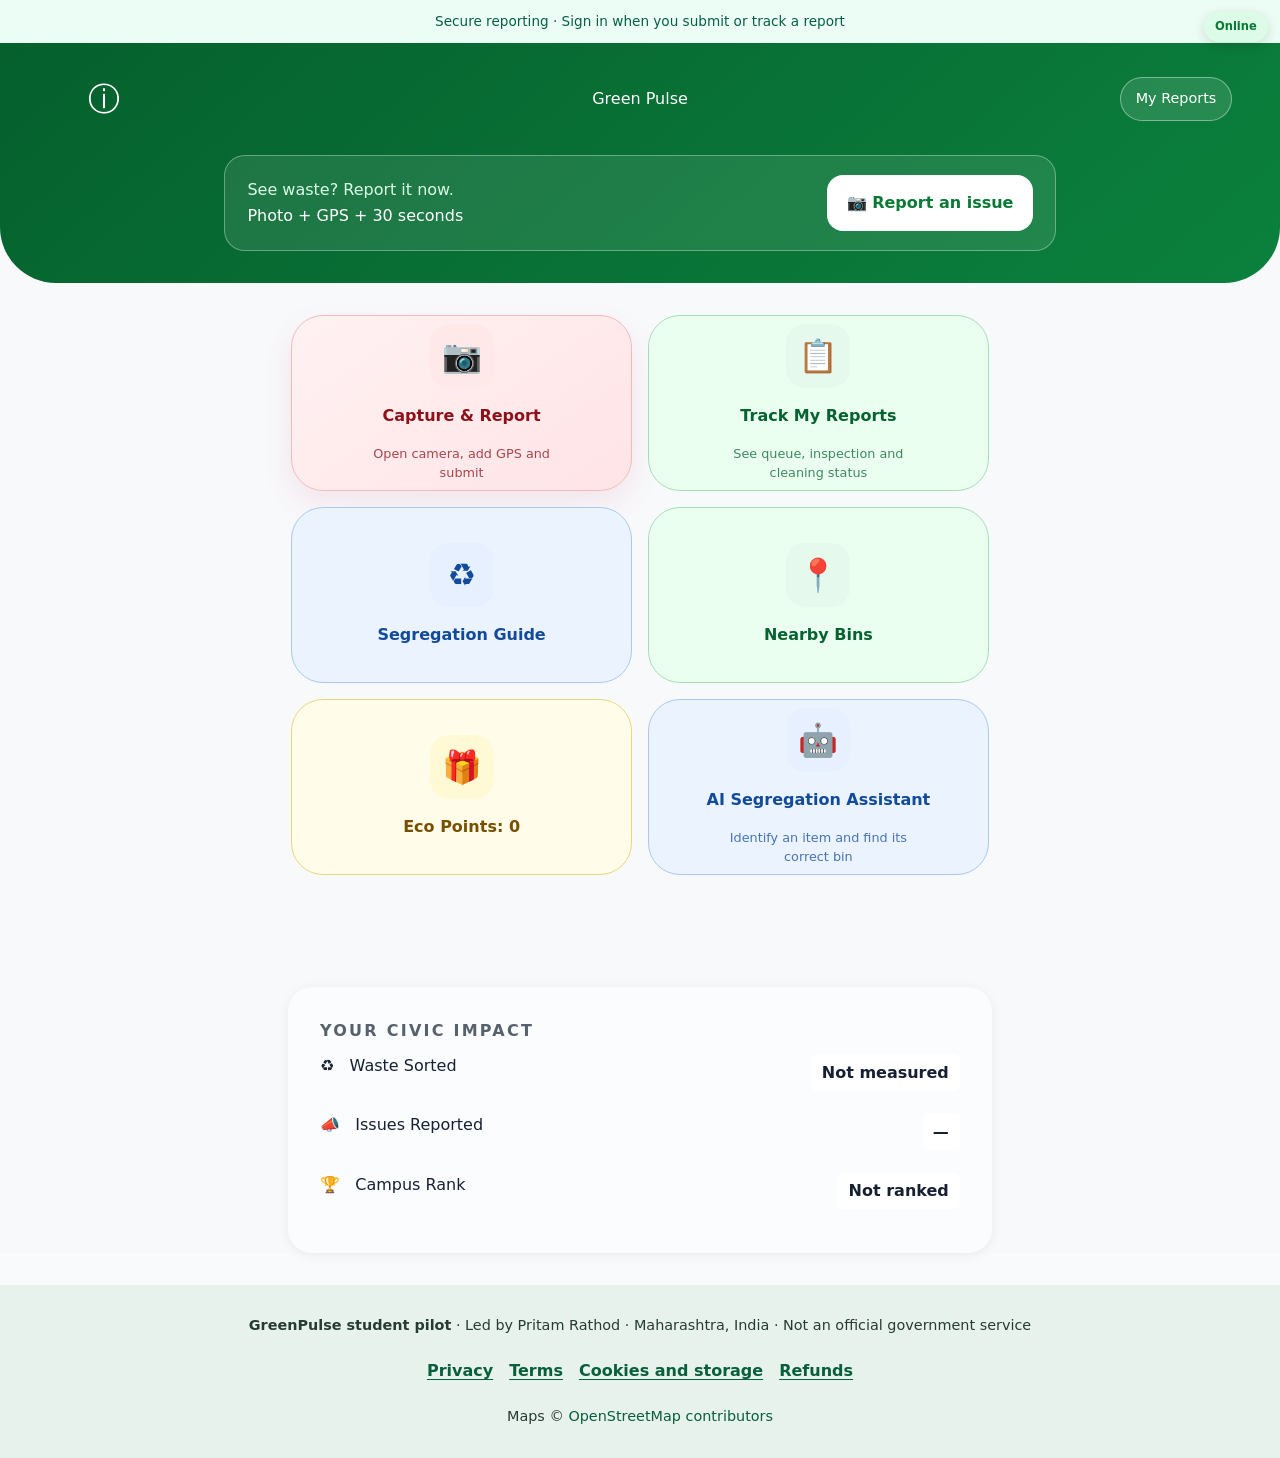
==== index.html @ ffb5e380 "Retire cached demo classifier" ====
<!doctype html>
<html lang="en">
  <head>
    <meta http-equiv="Content-Security-Policy" content="default-src &#39;self&#39;; script-src &#39;self&#39;; style-src &#39;self&#39; &#39;unsafe-inline&#39;; img-src &#39;self&#39; data: blob: https://*.tile.openstreetmap.org; connect-src &#39;self&#39; https://greenpulse-api-o5a2.onrender.com; object-src &#39;none&#39;; base-uri &#39;self&#39;; form-action &#39;self&#39;; worker-src &#39;self&#39;">

    <meta charset="UTF-8" />
    <meta name="referrer" content="no-referrer" />
    <link rel="icon" type="image/svg+xml" href="./favicon.svg" />
    <link rel="manifest" href="./manifest.webmanifest" />
    <meta name="theme-color" content="#16a34a" />
    <meta name="description" content="GreenPulse by Pritam Rathod is a student pilot for reporting and tracking waste and sanitation issues." />
    <meta name="author" content="Pritam Rathod" />
    <meta name="apple-mobile-web-app-capable" content="yes" />
    <meta name="viewport" content="width=device-width, initial-scale=1.0" />
    <title>GreenPulse by Pritam Rathod · Student Waste Reporting Pilot</title>
    <script type="module" crossorigin src="./assets/index-DRTYISuf.js"></script>
    <link rel="stylesheet" crossorigin href="./assets/index-DKic5pKd.css">
  </head>
  <body>
    <div id="root"></div>
  </body>
</html>
---- assets/index-DKic5pKd.css ----
*,:before,:after,::backdrop{--tw-border-spacing-x:0;--tw-border-spacing-y:0;--tw-translate-x:0;--tw-translate-y:0;--tw-rotate:0;--tw-skew-x:0;--tw-skew-y:0;--tw-scale-x:1;--tw-scale-y:1;--tw-pan-x: ;--tw-pan-y: ;--tw-pinch-zoom: ;--tw-scroll-snap-strictness:proximity;--tw-gradient-from-position: ;--tw-gradient-via-position: ;--tw-gradient-to-position: ;--tw-ordinal: ;--tw-slashed-zero: ;--tw-numeric-figure: ;--tw-numeric-spacing: ;--tw-numeric-fraction: ;--tw-ring-inset: ;--tw-ring-offset-width:0px;--tw-ring-offset-color:#fff;--tw-ring-color:#3b82f680;--tw-ring-offset-shadow:0 0 #0000;--tw-ring-shadow:0 0 #0000;--tw-shadow:0 0 #0000;--tw-shadow-colored:0 0 #0000;--tw-blur: ;--tw-brightness: ;--tw-contrast: ;--tw-grayscale: ;--tw-hue-rotate: ;--tw-invert: ;--tw-saturate: ;--tw-sepia: ;--tw-drop-shadow: ;--tw-backdrop-blur: ;--tw-backdrop-brightness: ;--tw-backdrop-contrast: ;--tw-backdrop-grayscale: ;--tw-backdrop-hue-rotate: ;--tw-backdrop-invert: ;--tw-backdrop-opacity: ;--tw-backdrop-saturate: ;--tw-backdrop-sepia: ;--tw-contain-size: ;--tw-contain-layout: ;--tw-contain-paint: ;--tw-contain-style: }*,:before,:after{box-sizing:border-box;border:0 solid #e5e7eb}:before,:after{--tw-content:""}html,:host{-webkit-text-size-adjust:100%;tab-size:4;font-feature-settings:normal;font-variation-settings:normal;-webkit-tap-highlight-color:transparent;font-family:ui-sans-serif,system-ui,sans-serif,Apple Color Emoji,Segoe UI Emoji,Segoe UI Symbol,Noto Color Emoji;line-height:1.5}body{line-height:inherit;margin:0}hr{height:0;color:inherit;border-top-width:1px}abbr:where([title]){-webkit-text-decoration:underline dotted;text-decoration:underline dotted}h1,h2,h3,h4,h5,h6{font-size:inherit;font-weight:inherit}a{color:inherit;-webkit-text-decoration:inherit;text-decoration:inherit}b,strong{font-weight:bolder}code,kbd,samp,pre{font-feature-settings:normal;font-variation-settings:normal;font-family:ui-monospace,SFMono-Regular,Menlo,Monaco,Consolas,Liberation Mono,Courier New,monospace;font-size:1em}small{font-size:80%}sub,sup{vertical-align:baseline;font-size:75%;line-height:0;position:relative}sub{bottom:-.25em}sup{top:-.5em}table{text-indent:0;border-color:inherit;border-collapse:collapse}button,input,optgroup,select,textarea{font-feature-settings:inherit;font-variation-settings:inherit;font-family:inherit;font-size:100%;font-weight:inherit;line-height:inherit;letter-spacing:inherit;color:inherit;margin:0;padding:0}button,select{text-transform:none}button,input:where([type=button]),input:where([type=reset]),input:where([type=submit]){-webkit-appearance:button;background-color:#0000;background-image:none}:-moz-focusring{outline:auto}:-moz-ui-invalid{box-shadow:none}progress{vertical-align:baseline}::-webkit-inner-spin-button{height:auto}::-webkit-outer-spin-button{height:auto}[type=search]{-webkit-appearance:textfield;outline-offset:-2px}::-webkit-search-decoration{-webkit-appearance:none}::-webkit-file-upload-button{-webkit-appearance:button;font:inherit}summary{display:list-item}blockquote,dl,dd,h1,h2,h3,h4,h5,h6,hr,figure,p,pre{margin:0}fieldset{margin:0;padding:0}legend{padding:0}ol,ul,menu{margin:0;padding:0;list-style:none}dialog{padding:0}textarea{resize:vertical}input::-moz-placeholder{opacity:1;color:#9ca3af}textarea::-moz-placeholder{opacity:1;color:#9ca3af}input::placeholder,textarea::placeholder{opacity:1;color:#9ca3af}button,[role=button]{cursor:pointer}:disabled{cursor:default}img,svg,video,canvas,audio,iframe,embed,object{vertical-align:middle;display:block}img,video{max-width:100%;height:auto}[hidden]:where(:not([hidden=until-found])){display:none}body{--tw-bg-opacity:1;background-color:rgb(249 250 251/var(--tw-bg-opacity,1));--tw-text-opacity:1;color:rgb(17 24 39/var(--tw-text-opacity,1));-webkit-font-smoothing:antialiased;-moz-osx-font-smoothing:grayscale}.visible{visibility:visible}.block{display:block}.hidden{display:none}.resize{resize:both}.filter{filter:var(--tw-blur) var(--tw-brightness) var(--tw-contrast) var(--tw-grayscale) var(--tw-hue-rotate) var(--tw-invert) var(--tw-saturate) var(--tw-sepia) var(--tw-drop-shadow)}.leaflet-pane,.leaflet-tile,.leaflet-marker-icon,.leaflet-marker-shadow,.leaflet-tile-container,.leaflet-pane>svg,.leaflet-pane>canvas,.leaflet-zoom-box,.leaflet-image-layer,.leaflet-layer{position:absolute;top:0;left:0}.leaflet-container{overflow:hidden}.leaflet-tile,.leaflet-marker-icon,.leaflet-marker-shadow{-webkit-user-select:none;user-select:none;-webkit-user-drag:none}.leaflet-tile::selection{background:0 0}.leaflet-safari .leaflet-tile{image-rendering:-webkit-optimize-contrast}.leaflet-safari .leaflet-tile-container{-webkit-transform-origin:0 0;width:1600px;height:1600px}.leaflet-marker-icon,.leaflet-marker-shadow{display:block}.leaflet-container .leaflet-overlay-pane svg{max-width:none!important;max-height:none!important}.leaflet-container .leaflet-marker-pane img,.leaflet-container .leaflet-shadow-pane img,.leaflet-container .leaflet-tile-pane img,.leaflet-container img.leaflet-image-layer,.leaflet-container .leaflet-tile{width:auto;padding:0;max-width:none!important;max-height:none!important}.leaflet-container img.leaflet-tile{mix-blend-mode:plus-lighter}.leaflet-container.leaflet-touch-zoom{touch-action:pan-x pan-y}.leaflet-container.leaflet-touch-drag{touch-action:none;touch-action:pinch-zoom}.leaflet-container.leaflet-touch-drag.leaflet-touch-zoom{touch-action:none}.leaflet-container{-webkit-tap-highlight-color:transparent}.leaflet-container a{-webkit-tap-highlight-color:#33b5e566}.leaflet-tile{filter:inherit;visibility:hidden}.leaflet-tile-loaded{visibility:inherit}.leaflet-zoom-box{box-sizing:border-box;z-index:800;width:0;height:0}.leaflet-overlay-pane svg{-moz-user-select:none}.leaflet-pane{z-index:400}.leaflet-tile-pane{z-index:200}.leaflet-overlay-pane{z-index:400}.leaflet-shadow-pane{z-index:500}.leaflet-marker-pane{z-index:600}.leaflet-tooltip-pane{z-index:650}.leaflet-popup-pane{z-index:700}.leaflet-map-pane canvas{z-index:100}.leaflet-map-pane svg{z-index:200}.leaflet-vml-shape{width:1px;height:1px}.lvml{behavior:url(#default#VML);display:inline-block;position:absolute}.leaflet-control{z-index:800;pointer-events:visiblePainted;pointer-events:auto;position:relative}.leaflet-top,.leaflet-bottom{z-index:1000;pointer-events:none;position:absolute}.leaflet-top{top:0}.leaflet-right{right:0}.leaflet-bottom{bottom:0}.leaflet-left{left:0}.leaflet-control{float:left;clear:both}.leaflet-right .leaflet-control{float:right}.leaflet-top .leaflet-control{margin-top:10px}.leaflet-bottom .leaflet-control{margin-bottom:10px}.leaflet-left .leaflet-control{margin-left:10px}.leaflet-right .leaflet-control{margin-right:10px}.leaflet-fade-anim .leaflet-popup{opacity:0;transition:opacity .2s linear}.leaflet-fade-anim .leaflet-map-pane .leaflet-popup{opacity:1}.leaflet-zoom-animated{transform-origin:0 0}svg.leaflet-zoom-animated{will-change:transform}.leaflet-zoom-anim .leaflet-zoom-animated{transition:transform .25s cubic-bezier(0,0,.25,1)}.leaflet-zoom-anim .leaflet-tile,.leaflet-pan-anim .leaflet-tile{transition:none}.leaflet-zoom-anim .leaflet-zoom-hide{visibility:hidden}.leaflet-interactive{cursor:pointer}.leaflet-grab{cursor:grab}.leaflet-crosshair,.leaflet-crosshair .leaflet-interactive{cursor:crosshair}.leaflet-popup-pane,.leaflet-control{cursor:auto}.leaflet-dragging .leaflet-grab,.leaflet-dragging .leaflet-grab .leaflet-interactive,.leaflet-dragging .leaflet-marker-draggable{cursor:move;cursor:grabbing}.leaflet-marker-icon,.leaflet-marker-shadow,.leaflet-image-layer,.leaflet-pane>svg path,.leaflet-tile-container{pointer-events:none}.leaflet-marker-icon.leaflet-interactive,.leaflet-image-layer.leaflet-interactive,.leaflet-pane>svg path.leaflet-interactive,svg.leaflet-image-layer.leaflet-interactive path{pointer-events:visiblePainted;pointer-events:auto}.leaflet-container{outline-offset:1px;background:#ddd}.leaflet-container a{color:#0078a8}.leaflet-zoom-box{background:#ffffff80;border:2px dotted #38f}.leaflet-container{font-family:Helvetica Neue,Arial,Helvetica,sans-serif;font-size:.75rem;line-height:1.5}.leaflet-bar{border-radius:4px;box-shadow:0 1px 5px #000000a6}.leaflet-bar a{text-align:center;color:#000;background-color:#fff;border-bottom:1px solid #ccc;width:26px;height:26px;line-height:26px;text-decoration:none;display:block}.leaflet-bar a,.leaflet-control-layers-toggle{background-position:50%;background-repeat:no-repeat;display:block}.leaflet-bar a:hover,.leaflet-bar a:focus{background-color:#f4f4f4}.leaflet-bar a:first-child{border-top-left-radius:4px;border-top-right-radius:4px}.leaflet-bar a:last-child{border-bottom:none;border-bottom-right-radius:4px;border-bottom-left-radius:4px}.leaflet-bar a.leaflet-disabled{cursor:default;color:#bbb;background-color:#f4f4f4}.leaflet-touch .leaflet-bar a{width:30px;height:30px;line-height:30px}.leaflet-touch .leaflet-bar a:first-child{border-top-left-radius:2px;border-top-right-radius:2px}.leaflet-touch .leaflet-bar a:last-child{border-bottom-right-radius:2px;border-bottom-left-radius:2px}.leaflet-control-zoom-in,.leaflet-control-zoom-out{text-indent:1px;font:700 18px Lucida Console,Monaco,monospace}.leaflet-touch .leaflet-control-zoom-in,.leaflet-touch .leaflet-control-zoom-out{font-size:22px}.leaflet-control-layers{background:#fff;border-radius:5px;box-shadow:0 1px 5px #0006}.leaflet-control-layers-toggle{background-image:url([data-uri]);width:36px;height:36px}.leaflet-retina .leaflet-control-layers-toggle{background-image:url([data-uri]);background-size:26px 26px}.leaflet-touch .leaflet-control-layers-toggle{width:44px;height:44px}.leaflet-control-layers .leaflet-control-layers-list,.leaflet-control-layers-expanded .leaflet-control-layers-toggle{display:none}.leaflet-control-layers-expanded .leaflet-control-layers-list{display:block;position:relative}.leaflet-control-layers-expanded{color:#333;background:#fff;padding:6px 10px 6px 6px}.leaflet-control-layers-scrollbar{padding-right:5px;overflow:hidden scroll}.leaflet-control-layers-selector{margin-top:2px;position:relative;top:1px}.leaflet-control-layers label{font-size:1.08333em;display:block}.leaflet-control-layers-separator{border-top:1px solid #ddd;height:0;margin:5px -10px 5px -6px}.leaflet-default-icon-path{background-image:url([data-uri])}.leaflet-container .leaflet-control-attribution{background:#fffc;margin:0}.leaflet-control-attribution,.leaflet-control-scale-line{color:#333;padding:0 5px;line-height:1.4}.leaflet-control-attribution a{text-decoration:none}.leaflet-control-attribution a:hover,.leaflet-control-attribution a:focus{text-decoration:underline}.leaflet-attribution-flag{width:1em;height:.6669em;vertical-align:baseline!important;display:inline!important}.leaflet-left .leaflet-control-scale{margin-left:5px}.leaflet-bottom .leaflet-control-scale{margin-bottom:5px}.leaflet-control-scale-line{white-space:nowrap;box-sizing:border-box;text-shadow:1px 1px #fff;background:#fffc;border:2px solid #777;border-top:none;padding:2px 5px 1px;line-height:1.1}.leaflet-control-scale-line:not(:first-child){border-top:2px solid #777;border-bottom:none;margin-top:-2px}.leaflet-control-scale-line:not(:first-child):not(:last-child){border-bottom:2px solid #777}.leaflet-touch .leaflet-control-attribution,.leaflet-touch .leaflet-control-layers,.leaflet-touch .leaflet-bar{box-shadow:none}.leaflet-touch .leaflet-control-layers,.leaflet-touch .leaflet-bar{background-clip:padding-box;border:2px solid #0003}.leaflet-popup{text-align:center;margin-bottom:20px;position:absolute}.leaflet-popup-content-wrapper{text-align:left;border-radius:12px;padding:1px}.leaflet-popup-content{min-height:1px;margin:13px 24px 13px 20px;font-size:1.08333em;line-height:1.3}.leaflet-popup-content p{margin:1.3em 0}.leaflet-popup-tip-container{pointer-events:none;width:40px;height:20px;margin-top:-1px;margin-left:-20px;position:absolute;left:50%;overflow:hidden}.leaflet-popup-tip{pointer-events:auto;width:17px;height:17px;margin:-10px auto 0;padding:1px;transform:rotate(45deg)}.leaflet-popup-content-wrapper,.leaflet-popup-tip{color:#333;background:#fff;box-shadow:0 3px 14px #0006}.leaflet-container a.leaflet-popup-close-button{text-align:center;color:#757575;background:0 0;border:none;width:24px;height:24px;font:16px/24px Tahoma,Verdana,sans-serif;text-decoration:none;position:absolute;top:0;right:0}.leaflet-container a.leaflet-popup-close-button:hover,.leaflet-container a.leaflet-popup-close-button:focus{color:#585858}.leaflet-popup-scrolled{overflow:auto}.leaflet-oldie .leaflet-popup-content-wrapper{-ms-zoom:1}.leaflet-oldie .leaflet-popup-tip{-ms-filter:"progid:DXImageTransform.Microsoft.Matrix(M11=0.70710678, M12=0.70710678, M21=-0.70710678, M22=0.70710678)";width:24px;filter:progid:DXImageTransform.Microsoft.Matrix(M11=.707107, M12=.707107, M21=-.707107, M22=.707107);margin:0 auto}.leaflet-oldie .leaflet-control-zoom,.leaflet-oldie .leaflet-control-layers,.leaflet-oldie .leaflet-popup-content-wrapper,.leaflet-oldie .leaflet-popup-tip{border:1px solid #999}.leaflet-div-icon{background:#fff;border:1px solid #666}.leaflet-tooltip{color:#222;white-space:nowrap;-webkit-user-select:none;user-select:none;pointer-events:none;background-color:#fff;border:1px solid #fff;border-radius:3px;padding:6px;position:absolute;box-shadow:0 1px 3px #0006}.leaflet-tooltip.leaflet-interactive{cursor:pointer;pointer-events:auto}.leaflet-tooltip-top:before,.leaflet-tooltip-bottom:before,.leaflet-tooltip-left:before,.leaflet-tooltip-right:before{pointer-events:none;content:"";background:0 0;border:6px solid #0000;position:absolute}.leaflet-tooltip-bottom{margin-top:6px}.leaflet-tooltip-top{margin-top:-6px}.leaflet-tooltip-bottom:before,.leaflet-tooltip-top:before{margin-left:-6px;left:50%}.leaflet-tooltip-top:before{border-top-color:#fff;margin-bottom:-12px;bottom:0}.leaflet-tooltip-bottom:before{border-bottom-color:#fff;margin-top:-12px;margin-left:-6px;top:0}.leaflet-tooltip-left{margin-left:-6px}.leaflet-tooltip-right{margin-left:6px}.leaflet-tooltip-left:before,.leaflet-tooltip-right:before{margin-top:-6px;top:50%}.leaflet-tooltip-left:before{border-left-color:#fff;margin-right:-12px;right:0}.leaflet-tooltip-right:before{border-right-color:#fff;margin-left:-12px;left:0}@media print{.leaflet-control{-webkit-print-color-adjust:exact;print-color-adjust:exact}}*{box-sizing:border-box}html{scroll-behavior:smooth}button,input,textarea,select{font:inherit}button{cursor:pointer;min-height:44px}button:focus-visible,input:focus-visible,textarea:focus-visible,select:focus-visible,a:focus-visible{outline-offset:3px;outline:3px solid #fbbf24}.landing,.citizen,.admin{color:#172033;background:#f8f9fb;min-height:100vh}.skip{z-index:3000;color:#065f46;background:#fff;border-radius:.5rem;padding:.7rem 1rem;position:fixed;top:-4rem;left:1rem}.skip:focus{top:1rem}.hero{text-align:center;color:#fff;background:linear-gradient(140deg,#05602d,#0b813d);border-radius:0 0 4rem 4rem;padding:4.5rem 1.5rem 4rem;position:relative;overflow:hidden;box-shadow:0 18px 35px #0f51322c}.hero>*{z-index:1;position:relative}.hero-glow{z-index:0;background:radial-gradient(circle,#fff2,#0000 68%);border-radius:50%;width:38rem;height:38rem;animation:8s ease-in-out infinite alternate drift;position:absolute;inset:-40% -10% auto auto}.logo{background:#fff;border-radius:50%;place-items:center;width:6rem;height:6rem;margin:auto;font-size:3rem;display:grid;box-shadow:0 12px 30px #064e3b44}.hero-kicker{letter-spacing:.08em;text-transform:uppercase;background:#0002;border:1px solid #fff8;border-radius:999px;margin:1.4rem 0 0;padding:.35rem .8rem;font-size:.8rem;font-weight:800;display:inline-block}.hero h1{margin:.6rem 0 0;font-size:clamp(3rem,8vw,5rem)}.hero h2{margin:.2rem 0 .8rem;font-size:clamp(1.2rem,3vw,1.8rem)}.hero-copy{color:#fff;max-width:45rem;margin:0 auto 1.8rem;font-size:1.05rem;line-height:1.7}.hero button{color:#065f46;background:#fff;border:0;border-radius:99px;width:min(31rem,90%);padding:1.3rem;font-size:1.2rem;font-weight:800;transition:all .25s;box-shadow:0 10px 25px #064e3b44}.hero button:hover{transform:translateY(-3px);box-shadow:0 15px 35px #064e3b66}.trust-row{color:#fff;flex-wrap:wrap;justify-content:center;gap:.7rem 1.5rem;margin-top:1.4rem;font-size:.9rem;display:flex}.features{max-width:48rem;margin:auto;padding:4rem 1.5rem}.label{text-transform:uppercase;letter-spacing:.14em;color:#56616d;font-weight:800}.features>article{background:#fff;border:1px solid #e6e8ec;border-radius:1.2rem;gap:1.2rem;margin:1.2rem 0;padding:1.5rem;transition:all .25s;display:flex;box-shadow:0 3px 10px #1111}.features>article:hover{transform:translateY(-4px);box-shadow:0 14px 35px #0f172a14}.features article p{color:#52606d;margin:.4rem 0}.icon{background:#fff;border-radius:1.2rem;flex:none;place-items:center;width:4rem;height:4rem;font-size:2rem;display:grid}.icon.blue{background:#e6f0ff}.icon.red{background:#fee8e8}.icon.green{background:#e5faec}.icon.yellow{background:#fff9d5}.link{color:#075f3c;background:0 0;border:0;margin:4rem auto 0;font-weight:800;display:block}.journey,.gov-ready{max-width:76rem;margin:0 auto;padding:4rem 1.5rem}.journey>h2,.gov-ready h2{max-width:48rem;font-size:clamp(1.7rem,4vw,2.6rem)}.journey-grid{grid-template-columns:repeat(5,1fr);gap:.8rem;margin-top:2rem;display:grid}.journey-grid article{background:#fff;border:1px solid #e2e8f0;border-radius:1rem;padding:1.2rem;position:relative;box-shadow:0 6px 20px #0f172a0c}.journey-grid article>span{color:#065f46;background:#dcfce7;border-radius:50%;place-items:center;width:2rem;height:2rem;margin-bottom:.8rem;font-weight:900;display:grid}.journey-grid article b,.journey-grid article p{display:block}.journey-grid article p{color:#52606d;font-size:.9rem;line-height:1.5}.gov-ready{color:#fff;background:#052e22;border-radius:2rem;grid-template-columns:1.2fr 1fr;align-items:center;gap:3rem;margin-bottom:4rem;display:grid}.gov-ready .label{color:#a7f3d0}.gov-ready p{color:#ecfdf5;line-height:1.7}.readiness-grid{grid-template-columns:1fr 1fr;gap:.7rem;display:grid}.readiness-grid article{background:#ffffff0d;border:1px solid #fff5;border-radius:1rem;padding:1.1rem;display:grid}.readiness-grid b{color:#bbf7d0;font-size:1.8rem}.readiness-grid span{color:#fff;font-size:.9rem}.citizen>header{color:#fff;background:linear-gradient(140deg,#05602d,#0b813d);border-radius:0 0 3.5rem 3.5rem;padding:2rem clamp(1.2rem,5vw,3rem)}.top{text-align:center;grid-template-columns:3rem 1fr 3rem;align-items:center;display:grid}.top h1{margin:0}.top button{color:#fff;background:0 0;border:0;font-size:2rem}.clean{text-transform:uppercase;background:#fff2;border:1px solid #fff5;border-radius:1rem;justify-content:space-between;align-items:center;margin-top:2rem;padding:1.5rem;display:flex}.clean strong{font-size:2rem}.actions{grid-template-columns:repeat(2,minmax(0,1fr));gap:1rem;max-width:46rem;margin:2rem auto;padding:0 1.2rem;display:grid}.actions>button{border:1px solid;border-radius:2rem;flex-direction:column;justify-content:center;align-items:center;gap:1rem;min-height:11rem;transition:all .2s;display:flex}.actions>button:hover{transform:translateY(-4px)}.actions>.blue{color:#134b9b;background:#eaf3ff;border-color:#aac9ef}.actions>.red{color:#8f1018;background:#fff0f0;border-color:#f2bcbc}.actions>.green{color:#066331;background:#ebfff1;border-color:#a5dfb8}.actions>.yellow{color:#765000;background:#fffde9;border-color:#ead77d}.impact{background:#fbfcfd;border-radius:1.5rem;max-width:44rem;margin:7rem auto 2rem;padding:2rem;box-shadow:0 2px 12px #1111}.impact div{justify-content:space-between;padding:.7rem 0;display:flex}.impact div b{background:#fff;border-radius:.4rem;padding:.4rem .7rem}.impact small{color:#52606d}.shade{z-index:1000;background:#0a0f14b5;place-items:center;padding:1.2rem;animation:.2s fade;display:grid;position:fixed;inset:0}.modal{text-align:center;background:#fff;border-radius:2rem;width:min(38rem,100%);max-height:92vh;padding:2rem;animation:.25s rise;overflow:auto;box-shadow:0 25px 70px #0006}.scanner{cursor:pointer;background:#fafbfc;border:4px dashed #aeb4bd;border-radius:1.3rem;place-items:center;height:18rem;display:grid;overflow:hidden}.scanner span{gap:1rem;font-size:3rem;display:grid}.scanner span b{color:#52606d;font-size:1rem}.scanner img{-o-object-fit:cover;object-fit:cover;width:100%;height:100%}.scanner input,.photo input{display:none}.result h2{color:#087a35}.result small{color:#4b5563}.dark{color:#fff;background:#192438;border:0;border-radius:1rem;width:100%;margin-top:1rem;padding:1rem;font-weight:800}.report h2{text-align:left;color:#a30e15}.report textarea{border:2px solid #c9ced6;border-radius:1rem;width:100%;min-height:9rem;padding:1rem}.photo{color:#184f9c;cursor:pointer;background:#edf4ff;border-radius:.8rem;margin:1rem 0;padding:.85rem;font-weight:700;display:block}.report>p{color:#52606d}.message{border-radius:.7rem;padding:.8rem}.message.error{color:#9f1010;background:#fff0f0}.message.ok{color:#065f46;background:#ecfdf3}.buttons{grid-template-columns:1fr 1fr;gap:1rem;margin-top:1rem;display:grid}.buttons button{border:0;border-radius:1rem;padding:1rem;font-weight:800}.buttons button:first-child{color:#172033;background:#e8eaee}.buttons button:last-child{color:#fff;background:#b5141b}.buttons button:disabled{opacity:.5}.gift{font-size:4rem}.greenText{color:#087a35}.left{text-align:left;margin-top:2rem}.voucher{text-align:left;border:1px solid #d9dde3;border-radius:1rem;justify-content:space-between;align-items:center;padding:1rem;display:flex}.voucher span{display:grid}.voucher small{color:#52606d}.voucher>strong{color:#704b00;background:#fff4bd;border-radius:.6rem;padding:.5rem}.admin>header{background:#fff;grid-template-columns:auto 1fr auto auto auto;align-items:center;gap:1rem;padding:1.5rem;display:grid;box-shadow:0 3px 10px #1112}.admin header>button{background:0 0;border:0;font-size:2rem}.admin header h1{margin:0}.admin header p{color:#52606d;margin:.3rem 0}.stat{text-align:center;border:1px solid;border-radius:1rem;padding:1rem}.stat b,.stat span{display:block}.stat.red{color:#9f1010;background:#fff5f5;border-color:#fecaca}.stat.green{color:#065f46;background:#f0fdf4;border-color:#bbf7d0}.map{height:62vh;min-height:32rem}.list{max-width:70rem;margin:auto;padding:2rem}.list>div{justify-content:space-between;display:flex}.list button{color:#fff;background:#087a35;border:0;border-radius:.6rem;padding:.6rem 1rem}.list article{border-bottom:1px solid #eee;justify-content:space-between;padding:1rem 0;display:flex}.list article span,.list small{color:#52606d}.bin-map{border-radius:1rem;width:100%;height:18rem;overflow:hidden}.bin-notice{text-align:left;color:#64748b;font-size:.85rem}.bin-list{text-align:left;max-height:14rem;overflow:auto}.bin-list article{border-bottom:1px solid #eee;justify-content:space-between;align-items:center;gap:1rem;padding:.8rem 0;display:flex}.bin-list span{display:grid}.bin-list small{color:#6b7280;margin-top:.2rem}.bin-list strong{white-space:nowrap;color:#087a35}.leaflet-container{z-index:1}@media (width<=600px){.hero{padding-top:4rem}.actions{gap:.8rem}.actions>button{min-height:10rem}.impact{border-radius:0;margin-top:5rem}.modal{border-radius:1.5rem;padding:1.2rem}.admin>header{grid-template-columns:2.5rem 1fr;gap:.7rem;padding:1rem}.admin header h1{font-size:1.15rem}.admin header p{font-size:.8rem}.stat{padding:.7rem;font-size:.8rem}.map{width:100%;height:60vh;min-height:24rem}.list{padding:1.2rem}.list article{gap:.3rem;display:grid}.bin-map{height:15rem}}.network{z-index:2000;border-radius:999px;padding:.4rem .7rem;font-size:.72rem;font-weight:800;position:fixed;top:.75rem;right:.75rem;box-shadow:0 3px 12px #0002}.network.online{color:#087a35;background:#dcfce7}.network.offline{color:#92400e;background:#fef3c7}.link.secondary{color:#334155;margin-top:1rem}.actions .wide{flex-direction:row;grid-column:1/-1;min-height:7rem}.stream-grid{grid-template-columns:1fr 1fr;gap:.7rem;display:grid}.stream-grid button{text-align:left;border:1px solid;border-radius:1rem;gap:.35rem;padding:1rem;display:grid}.stream-grid span{font-size:1.8rem}.stream-grid small{color:#475569}.stream-grid .green{background:#ecfdf3;border-color:#bbf7d0}.stream-grid .blue{background:#eff6ff;border-color:#bfdbfe}.stream-grid .red{background:#fff1f2;border-color:#fecdd3}.stream-grid .special{background:#f5f3ff;border-color:#c4b5fd}.stream-advice{text-align:left;background:#f1f5f9;border-radius:1rem;margin-top:1rem;padding:1rem}.stream-advice h3{margin:0}.form-row{text-align:left;grid-template-columns:2fr 1fr;gap:.7rem;margin-bottom:.8rem;display:grid}.form-row label{font-size:.8rem;font-weight:800}.form-row select{background:#fff;border:1px solid #d8dde5;border-radius:.7rem;width:100%;margin-top:.3rem;padding:.75rem;display:block}.analytics,.staff-summary{background:#f8fafc;grid-template-columns:repeat(4,1fr);gap:1rem;padding:1rem;display:grid}.analytics div,.staff-summary div{text-align:center;background:#fff;border:1px solid #e5e7eb;border-radius:1rem;padding:1rem;display:grid}.analytics b,.staff-summary b{color:#07883c;font-size:1.7rem}.analytics span,.staff-summary span{color:#64748b;font-size:.8rem}.stat.amber{color:#9a5b00;background:#fffbeb;border-color:#fde68a}.report-row{grid-template-columns:minmax(0,1fr) auto auto;align-items:center;gap:1rem;display:grid!important}.report-row>span:first-child{display:grid}.report-row small{margin-top:.3rem}.status{background:#f1f5f9;border-radius:999px;padding:.35rem .65rem;font-size:.75rem;font-weight:800}.status.pending{color:#b91c1c;background:#fee2e2}.status.assigned{color:#1d4ed8;background:#dbeafe}.status.in-progress{color:#9a5b00;background:#fef3c7}.status.resolved,.status.verified{color:#087a35;background:#dcfce7}.row-actions button{min-width:5rem}.staff{color:#172033;background:#f8fafc;min-height:100vh}.staff>header{color:#fff;background:linear-gradient(140deg,#065f46,#16a34a);grid-template-columns:auto 1fr auto;align-items:center;gap:1rem;padding:1.5rem;display:grid}.staff header button{border:0;border-radius:.7rem;padding:.7rem 1rem}.staff header h1{margin:0}.staff header p{color:#dcfce7;margin:.3rem 0}.staff-summary{grid-template-columns:repeat(3,1fr);max-width:60rem;margin:1.5rem auto}.task-list{gap:1rem;max-width:60rem;margin:auto;padding:1.5rem;display:grid}.task-list>article,.empty{background:#fff;border:1px solid #e5e7eb;border-radius:1.2rem;padding:1.3rem;box-shadow:0 4px 15px #0f172a0b}.task-head{justify-content:space-between;gap:1rem;display:flex}.task-head>span:first-child{display:grid}.task-head small{color:#64748b;margin-top:.3rem}.task-actions button{color:#fff;background:#16a34a;border:0;border-radius:.7rem;padding:.8rem 1rem;font-weight:800}.task-actions span{color:#087a35;font-weight:700}.empty{text-align:center}.empty>span{color:#16a34a;font-size:3rem}@media (width<=600px){.stream-grid,.form-row{grid-template-columns:1fr}.analytics{grid-template-columns:1fr 1fr}.report-row{grid-template-columns:1fr auto!important}.row-actions{grid-column:1/-1}.staff>header{grid-template-columns:auto 1fr}.staff>header>button:last-child{grid-column:1/-1}.staff-summary{margin:1rem}.task-list{padding:1rem}}.queue-tools{grid-template-columns:1fr 12rem;gap:.7rem;margin:1rem 0;display:grid!important}.queue-tools input,.queue-tools select{background:#fff;border:1px solid #cbd5e1;border-radius:.7rem;width:100%;padding:.75rem}.sla{color:#087a35!important;display:block!important}.sla.late{font-weight:800;color:#b91c1c!important}.audit{background:#fff;border:1px solid #e2e8f0;border-radius:1.5rem;max-width:70rem;margin:0 auto 4rem;padding:2rem}.audit h2{margin-top:0}.audit article{border-top:1px solid #f1f5f9;grid-template-columns:5rem 1fr auto;gap:1rem;padding:.8rem 0;display:grid}.audit article>span{color:#087a35;font-weight:900}.audit article small{color:#64748b}@keyframes fade{0%{opacity:0}to{opacity:1}}@keyframes rise{0%{opacity:0;transform:translateY(14px)}to{opacity:1;transform:none}}@keyframes drift{0%{transform:translate(0,0)}to{transform:translate(-2rem,2rem)}}@media (prefers-reduced-motion:reduce){*{scroll-behavior:auto!important;transition:none!important;animation:none!important}}@media (width<=800px){.journey-grid{grid-template-columns:1fr 1fr}.gov-ready{grid-template-columns:1fr;margin:0 1rem 3rem}.admin>header{grid-template-columns:auto 1fr repeat(3,auto)}.admin header>div:nth-child(2){grid-column:2/-1}.queue-tools{grid-template-columns:1fr}.audit article{grid-template-columns:4rem 1fr}.audit article small{grid-column:2}}@media (width<=520px){.journey-grid{grid-template-columns:1fr}.readiness-grid{grid-template-columns:1fr 1fr}.hero{border-radius:0 0 2.5rem 2.5rem}.trust-row{display:grid}.admin>header{grid-template-columns:auto 1fr}.admin .stat{font-size:.72rem}.audit{margin:0 1rem 3rem;padding:1.2rem}}.landing>footer{text-align:center;color:#64748b;padding:0 1rem 3rem}.top .track-top{color:#fff;background:#ffffff1f;border:1px solid #fff6;border-radius:999px;width:auto;padding:.55rem .8rem;font-size:.75rem}.quick-report{text-align:left;background:#ffffff18;border:1px solid #fff5;border-radius:1.3rem;justify-content:space-between;align-items:center;gap:1rem;max-width:52rem;margin:2rem auto 0;padding:1.2rem 1.4rem;display:flex}.quick-report p,.quick-report h2{margin:.15rem 0}.quick-report p{color:#dcfce7}.quick-report button{color:#087a35;white-space:nowrap;background:#fff;border:0;border-radius:1rem;padding:1rem 1.2rem;font-weight:900}.actions>button small{color:currentColor;opacity:.75;max-width:14rem}.actions>.primary-action{background:linear-gradient(145deg,#fff1f2,#ffe4e6);box-shadow:0 12px 30px #be123c18}.citizen-reports{text-align:left;gap:1rem;display:grid}.citizen-reports>article{background:#f8fafc;border:1px solid #e2e8f0;border-radius:1rem;padding:1rem}.citizen-reports article>div:first-child{gap:.6rem;display:grid}.citizen-reports .status{width:max-content}.citizen-reports p{color:#475569}.citizen-reports small{color:#087a35;font-weight:700}.citizen-reports button{color:#fff;background:#16a34a;border:0;border-radius:.65rem;margin-top:.8rem;padding:.7rem;font-weight:800}.progress-track{grid-template-columns:repeat(6,1fr);gap:.25rem;margin-top:.9rem;display:grid!important}.progress-track i{background:#e2e8f0;border-radius:99px;height:.35rem}.progress-track i.done{background:#22c55e}.verified-note{background:#ecfdf3;border-radius:.7rem;padding:.7rem;color:#087a35!important}.status.cleaning{color:#9a5b00;background:#fef3c7}.status.citizen-confirmed{color:#065f46;background:#a7f3d0}@media (width<=600px){.quick-report{flex-direction:column;align-items:stretch}.quick-report button{width:100%}.top{grid-template-columns:3rem 1fr auto}.top h1{font-size:1.25rem}.actions{grid-template-columns:1fr 1fr}.actions>button{min-height:9rem;padding:.7rem}.actions>button small{font-size:.7rem}}.top .track-top{white-space:nowrap;min-width:max-content;line-height:1.2}.top{grid-template-columns:minmax(3.5rem,7rem) 1fr minmax(7rem,auto);gap:.75rem}.top .track-top{white-space:nowrap;justify-self:end;min-width:7rem;font-size:.9rem;line-height:1.2}@media (width<=600px){.top{grid-template-columns:3rem 1fr 6.4rem}.top .track-top{min-width:6.4rem;padding:.55rem .65rem;font-size:.8rem}}.classifier{text-align:left}.classifier-heading{align-items:flex-start;gap:1rem;margin-bottom:1rem;display:flex}.classifier-heading>span{background:#dcfce7;border-radius:1rem;flex:0 0 3.3rem;place-items:center;width:3.3rem;height:3.3rem;font-size:1.8rem;display:grid}.classifier-heading h2{color:#065f46;margin:.15rem 0}.classifier-heading p{color:#52606d;margin:.35rem 0 0;line-height:1.5}.classifier .scanner{text-align:center;background:#f0fdf4;border-color:#86bca0;width:100%;height:10rem}.classifier .scanner:hover{background:#ecfdf3;border-color:#087a35}.classifier .scanner:disabled{cursor:not-allowed;opacity:.7}.classifier .scanner span{gap:.45rem;font-size:2.2rem}.classifier .scanner span b{color:#065f46}.classifier .scanner span small{color:#64748b;padding:0 .7rem;font-size:.75rem}.classifier-file{clip:rect(0,0,0,0);white-space:nowrap;border:0;width:1px;height:1px;padding:0;position:absolute;overflow:hidden}.classifier-photo-help{color:#64748b;margin:.4rem 0 0;font-size:.72rem}.classifier-photos{grid-template-columns:repeat(3,minmax(0,1fr));gap:.7rem;margin:1rem 0;display:grid}.classifier-photos figure{background:#f8fafc;border:1px solid #d9e1e8;border-radius:.9rem;margin:0;position:relative;overflow:hidden}.classifier-photos img{-o-object-fit:cover;object-fit:cover;width:100%;height:7rem;display:block}.classifier-photos button{color:#fff;background:#172033e8;border:0;border-radius:50%;place-items:center;width:2rem;min-height:2rem;padding:0;font-size:1.35rem;display:grid;position:absolute;top:.35rem;right:.35rem}.classifier-photos figcaption{text-align:center;color:#475569;padding:.4rem;font-size:.72rem}.classifier-description{color:#172033;margin-top:1rem;font-weight:800;display:block}.classifier-description textarea{resize:vertical;border:1px solid #b9c3cf;border-radius:.8rem;width:100%;min-height:5.8rem;margin-top:.4rem;padding:.8rem;font-weight:400;display:block}.classifier-description>small{color:#64748b;margin-top:.35rem;font-size:.72rem;font-weight:400;display:block}.classifier-message{color:#334155;background:#f1f5f9;border-radius:.75rem;align-items:center;gap:.6rem;margin-top:1rem;padding:.8rem 1rem;display:flex}.classifier-message.loading{color:#1e40af;background:#eff6ff}.classifier-message.success{color:#065f46;background:#ecfdf3}.classifier-message.uncertain{color:#854d0e;background:#fefce8}.classifier-message.error{color:#991b1b;background:#fef2f2}.classifier-spinner{border:2px solid #93c5fd;border-top-color:#1d4ed8;border-radius:50%;flex:none;width:1.1rem;height:1.1rem;animation:.75s linear infinite classifier-spin}.classification-result{border:1px solid;border-radius:1rem;margin-top:1rem;padding:1rem}.classification-result.confident{background:#f0fdf4;border-color:#86efac}.classification-result.uncertain{background:#fffbeb;border-color:#fde047}.classification-result-title{align-items:center;gap:.7rem;display:flex}.classification-result-title>span{font-size:1.7rem}.classification-result-title>div{flex:1;min-width:0}.classification-result-title small{color:#64748b;text-transform:uppercase;letter-spacing:.06em;font-weight:800}.classification-result-title h3{margin:.15rem 0;font-size:1.35rem}.classification-result-title>strong{color:#065f46;background:#fff;border-radius:.55rem;padding:.4rem .55rem}.classification-result dl{grid-template-columns:1fr 1fr;gap:.6rem;margin:1rem 0;display:grid}.classification-result dl>div{background:#ffffffb8;border-radius:.65rem;padding:.7rem}.classification-result dt{color:#64748b;text-transform:uppercase;font-size:.72rem;font-weight:800}.classification-result dd{margin:.2rem 0 0;font-weight:800}.classification-guidance,.classification-caution{margin:.7rem 0 0;line-height:1.5}.classification-caution{color:#713f12}.classifier-safety{color:#64748b;margin:1rem 0 0;font-size:.78rem;line-height:1.5}.classifier-actions{grid-template-columns:1fr 1.4fr;gap:.7rem;margin-top:1rem;display:grid}.classifier-actions button{border:0;border-radius:.8rem;padding:.9rem;font-weight:800}.classifier-actions button:first-child{color:#172033;background:#e8eaee}.classifier-actions button:last-child{color:#fff;background:#087a35}.classifier-actions button:disabled{cursor:not-allowed;opacity:.55}@keyframes classifier-spin{to{transform:rotate(360deg)}}@media (width<=520px){.classifier-heading>span{display:none}.classifier-photos img{height:5.5rem}.classification-result dl,.classifier-actions{grid-template-columns:1fr}.classifier-actions button:first-child{order:2}}.classifier-consent{color:#14532d;background:#f0fdf4;border:1px solid #bbf7d0;border-radius:.8rem;align-items:flex-start;gap:.7rem;margin-top:1rem;padding:.9rem;font-size:.82rem;line-height:1.5;display:flex}.classifier-consent input{flex:none;width:1.15rem;height:1.15rem;margin-top:.12rem}.classifier-privacy{color:#64748b;margin:.55rem 0 0;font-size:.76rem;line-height:1.45}.classifier-privacy a{color:#065f46;font-weight:800}.classification-review-notice{color:#475569;background:#ffffffb8;border-radius:.65rem;padding:.65rem;font-size:.8rem}.classification-result dl{grid-template-columns:repeat(auto-fit,minmax(8.5rem,1fr))}.classification-flags{flex-wrap:wrap;gap:.5rem;display:flex}.classification-flags span{color:#065f46;background:#dcfce7;border-radius:999px;padding:.35rem .55rem;font-size:.75rem;font-weight:800}.classification-flags .hazardous{color:#991b1b;background:#fee2e2}.classification-guidance,.classification-caution,.classification-alternatives{margin:.7rem 0 0;line-height:1.5}.classification-caution,.classification-alternatives{color:#713f12}.classification-review{border-top:1px solid #bbf7d0;grid-template-columns:1fr auto;align-items:end;gap:.7rem;margin-top:1rem;padding-top:1rem;display:grid}.classification-review label{font-size:.8rem;font-weight:800}.classification-review select{background:#fff;border:1px solid #86bca0;border-radius:.65rem;width:100%;margin-top:.35rem;padding:.7rem;display:block}.classification-review button{color:#fff;background:#087a35;border:0;border-radius:.65rem;padding:.7rem .8rem;font-weight:800}.classification-review p{color:#065f46;grid-column:1/-1;margin:0;font-weight:800}@media (width<=520px){.classification-result dl,.classification-review{grid-template-columns:1fr}.classification-review p{grid-column:auto}}.account-bar{color:#065f46;background:#ecfdf5;flex-wrap:wrap;justify-content:center;align-items:center;gap:1rem;padding:.7rem 1rem;font-size:.85rem;display:flex}.account-bar button,.security-panel>button{color:#065f46;cursor:pointer;background:#fff;border:1px solid #16a34a;border-radius:.6rem;padding:.5rem .8rem}.security-panel{color:#172033;background:#fff;border:1px solid #bbf7d0;border-radius:1rem;max-width:32rem;max-height:85vh;margin:2rem auto;padding:1.5rem;overflow-y:auto}.security-panel form,.modal form{gap:.8rem;display:grid}.security-panel label,.modal form label{text-align:left;gap:.4rem;display:grid}.security-panel input,.modal form input,.modal form textarea,.modal form select{box-sizing:border-box;border:1px solid #cbd5e1;border-radius:.6rem;width:100%;padding:.7rem}.privacy-note{color:#475569;font-size:.8rem;line-height:1.5}.evidence{-o-object-fit:contain;object-fit:contain;border-radius:.6rem;max-width:100%;max-height:16rem}button:disabled{opacity:.55;cursor:not-allowed}.citizen-reports{min-width:0}.citizen-reports article{overflow-wrap:anywhere;min-width:0}.citizen-reports article>b,.citizen-reports article>small{display:block}.citizen-reports article>small{line-height:1.45}.staff-admin{background:#f0fdf4;grid-template-columns:minmax(15rem,.8fr) minmax(22rem,1.2fr);align-items:start;gap:1.5rem;padding:1.5rem max(1.2rem,50% - 35rem);display:grid}.staff-admin p{color:#475569;line-height:1.5}.staff-admin form{grid-template-columns:1fr 1fr;gap:.75rem;display:grid}.staff-admin label{gap:.3rem;font-weight:700;display:grid}.staff-admin input,.staff-admin select{background:#fff;border:1px solid #b8c5d1;border-radius:.6rem;width:100%;padding:.7rem}.staff-admin button{color:#fff;background:#087a35;border:0;border-radius:.6rem;align-self:end;padding:.75rem;font-weight:800}@media (width<=700px){.staff-admin,.staff-admin form{grid-template-columns:1fr}}.admin>header{grid-template-columns:auto minmax(0,1fr) auto;gap:1rem}.admin header>button{color:#065f46;white-space:nowrap;background:#fff;border:1px solid #bbf7d0;border-radius:.7rem;padding:.7rem 1rem;font-size:1rem;font-weight:700}.operations-map{background:#f8fafc}.operations-map .map{width:100%;height:clamp(24rem,45vh,34rem);min-height:0}.operations-map>p{color:#92400e;background:#fffbeb;max-width:70rem;margin:0 auto;padding:.85rem 2rem;font-weight:700}.admin .list>input{background:#fff;border:1px solid #cbd5e1;border-radius:.7rem;width:min(100%,34rem);margin:.7rem 0;padding:.75rem;display:block}.staff-directory{background:#fff;border:1px solid #bbf7d0;border-radius:1rem;grid-column:1/-1;padding:1rem}.staff-directory h3{margin:0}.staff-directory article{border-top:1px solid #e2e8f0;justify-content:space-between;align-items:center;gap:1rem;padding:.8rem 0;display:flex}.staff-directory article>span{min-width:0;display:grid}.staff-directory small{overflow-wrap:anywhere;color:#64748b}.staff-directory strong{color:#065f46;background:#dcfce7;border-radius:999px;padding:.4rem .7rem}.staff-directory button{background:#b91c1c;flex:none}@media (width<=600px){.admin>header{grid-template-columns:auto minmax(0,1fr)}.admin>header>button:last-child{grid-column:1/-1}.operations-map .map{height:24rem}.operations-map>p{padding:.8rem 1.2rem}}.legal-page{color:#172033;background:#f8fafc;min-height:100vh}.legal-page>header{color:#fff;background:#063d2d;justify-content:space-between;align-items:center;gap:1rem;padding:1rem clamp(1rem,5vw,3rem);display:flex}.legal-page>header p{margin:0;font-weight:700}.legal-page>header button{color:#065f46;background:#fff;border:2px solid #fff;border-radius:.65rem;min-height:44px;padding:.65rem 1rem;font-weight:800}.legal-page>article{width:min(52rem,100% - 2rem);margin:0 auto;padding:3rem 0 4rem}.legal-page h1{margin:0;font-size:clamp(2rem,6vw,3.25rem)}.legal-page h2{margin:2rem 0 .55rem;font-size:1.35rem}.legal-page p,.legal-page li{font-size:1rem;line-height:1.7}.legal-page li+li{margin-top:.45rem}.effective{color:#52605a;font-weight:700}.policy-intro{color:#33443d;font-size:1.15rem!important}.legal-page a,.legal-footer a{color:#075f3c;text-underline-offset:3px;text-decoration-thickness:2px}.legal-footer{text-align:center;color:#263c33;background:#e8f2ed;padding:1.5rem}.legal-footer p{margin:.4rem 0;font-size:.9rem}.legal-footer nav{flex-wrap:wrap;justify-content:center;gap:.35rem 1rem;margin:.8rem 0;display:flex}.legal-footer button{color:#075f3c;text-underline-offset:3px;background:0 0;border:0;min-height:44px;font-weight:800;text-decoration:underline}.consent{text-align:left;grid-template-columns:auto 1fr!important;align-items:start!important;gap:.65rem!important}.consent input{height:1.25rem;margin:.15rem 0 0;width:1.25rem!important}.consent a{color:#075f3c}.legal-notice{color:#40524b;font-size:.82rem;line-height:1.55}.legal-notice button{color:#075f3c;background:0 0;border:0;min-height:44px;font-weight:800;text-decoration:underline}.sr-only{clip:rect(0,0,0,0)!important;white-space:nowrap!important;border:0!important;width:1px!important;height:1px!important;margin:-1px!important;padding:0!important;position:absolute!important;overflow:hidden!important}
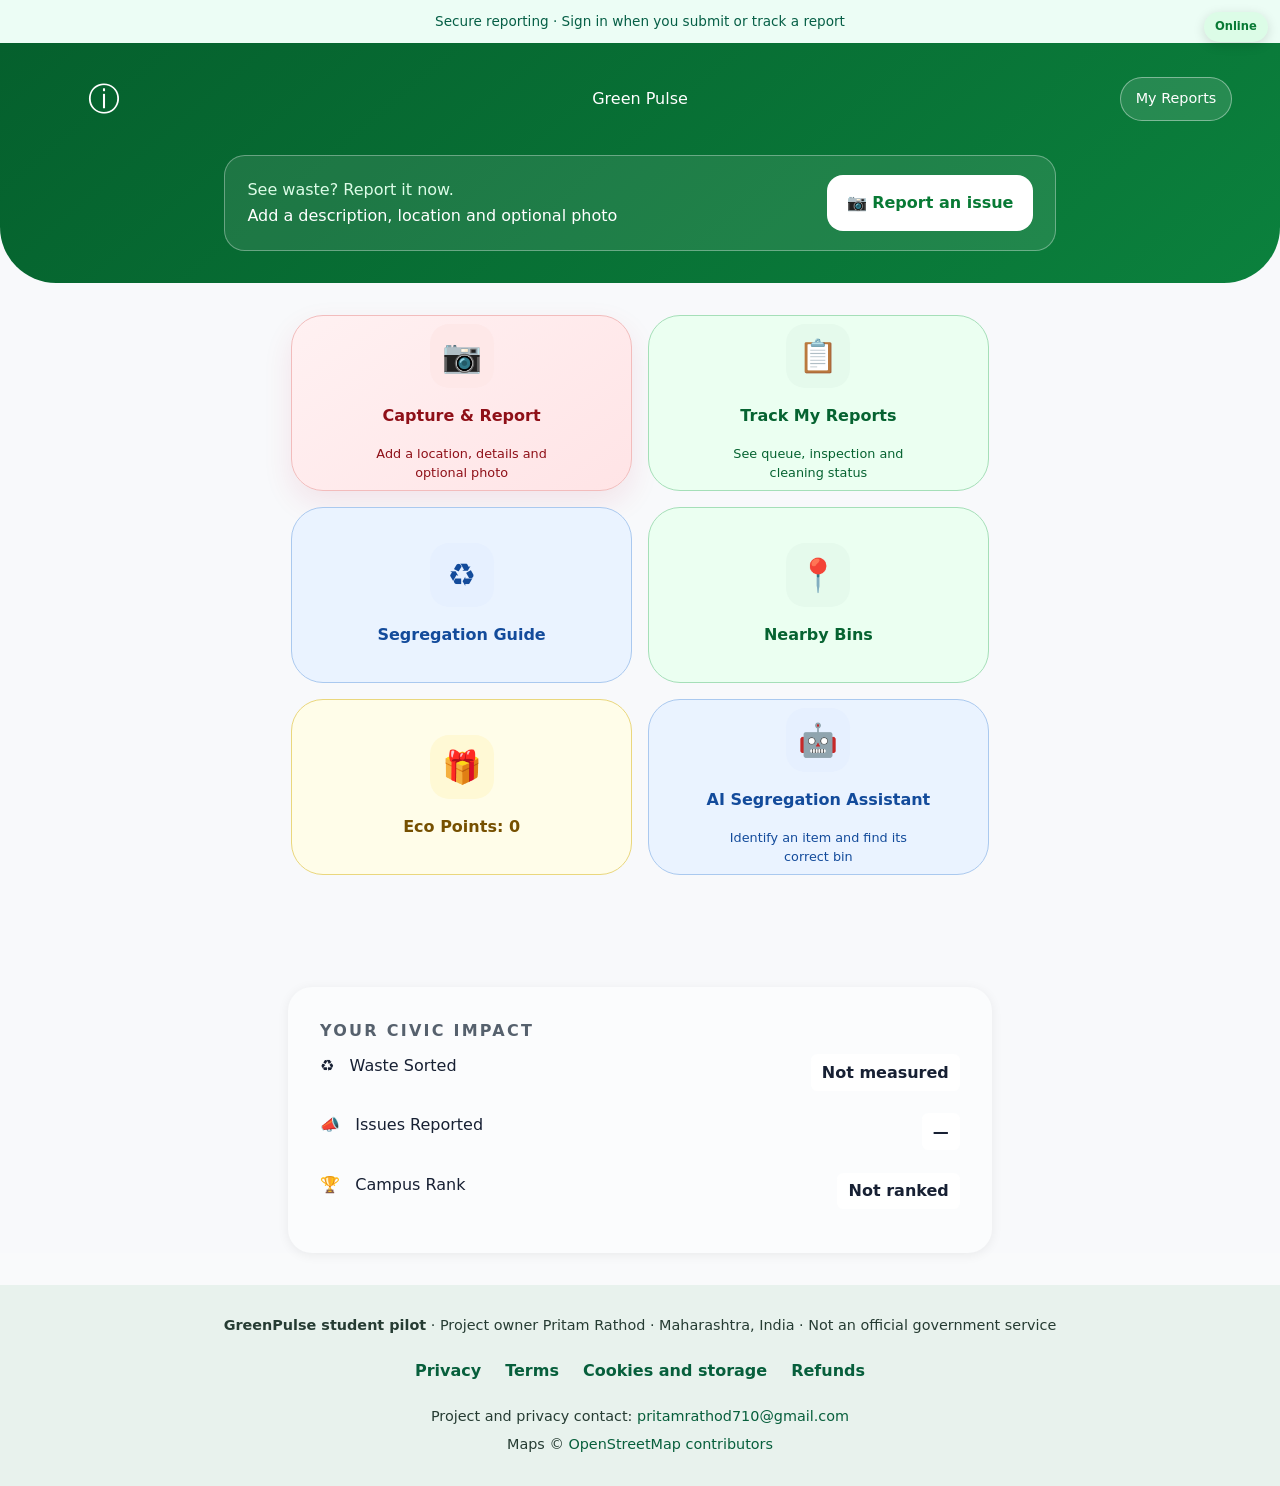
==== commit 102513f6: "Publish SIH launch readiness improvements" ====
--- a/index.html
+++ b/index.html
@@ -6,15 +6,31 @@
     <meta charset="UTF-8" />
     <meta name="referrer" content="no-referrer" />
     <link rel="icon" type="image/svg+xml" href="./favicon.svg" />
+    <link rel="apple-touch-icon" href="./social-preview.png" />
     <link rel="manifest" href="./manifest.webmanifest" />
     <meta name="theme-color" content="#16a34a" />
     <meta name="description" content="GreenPulse by Pritam Rathod is a student pilot for reporting and tracking waste and sanitation issues." />
     <meta name="author" content="Pritam Rathod" />
+    <meta name="robots" content="index, follow" />
+    <link rel="canonical" href="https://pritam710.github.io/Green-Pulse/" />
+    <meta property="og:type" content="website" />
+    <meta property="og:site_name" content="GreenPulse" />
+    <meta property="og:title" content="GreenPulse · Waste segregation and verified civic reporting" />
+    <meta property="og:description" content="A student pilot for AI-assisted waste segregation, geotagged reports, field-team workflow and citizen verification." />
+    <meta property="og:url" content="https://pritam710.github.io/Green-Pulse/" />
+    <meta property="og:image" content="https://pritam710.github.io/Green-Pulse/social-preview.png" />
+    <meta property="og:image:width" content="1200" />
+    <meta property="og:image:height" content="630" />
+    <meta property="og:image:alt" content="GreenPulse waste segregation and civic reporting student pilot" />
+    <meta name="twitter:card" content="summary_large_image" />
+    <meta name="twitter:title" content="GreenPulse · Waste segregation and verified civic reporting" />
+    <meta name="twitter:description" content="A student pilot led by Pritam Rathod for transparent waste reporting and resolution." />
+    <meta name="twitter:image" content="https://pritam710.github.io/Green-Pulse/social-preview.png" />
     <meta name="apple-mobile-web-app-capable" content="yes" />
     <meta name="viewport" content="width=device-width, initial-scale=1.0" />
-    <title>GreenPulse by Pritam Rathod · Student Waste Reporting Pilot</title>
-    <script type="module" crossorigin src="./assets/index-DRTYISuf.js"></script>
-    <link rel="stylesheet" crossorigin href="./assets/index-DKic5pKd.css">
+    <title>GreenPulse by Pritam Rathod · Waste Segregation and Reporting Pilot</title>
+    <script type="module" crossorigin src="./assets/index-7Muul3se.js"></script>
+    <link rel="stylesheet" crossorigin href="./assets/index-CxziWpaJ.css">
   </head>
   <body>
     <div id="root"></div>
--- a/assets/index-CxziWpaJ.css
+++ b/assets/index-CxziWpaJ.css
@@ -0,0 +1 @@
+*,:before,:after,::backdrop{--tw-border-spacing-x:0;--tw-border-spacing-y:0;--tw-translate-x:0;--tw-translate-y:0;--tw-rotate:0;--tw-skew-x:0;--tw-skew-y:0;--tw-scale-x:1;--tw-scale-y:1;--tw-pan-x: ;--tw-pan-y: ;--tw-pinch-zoom: ;--tw-scroll-snap-strictness:proximity;--tw-gradient-from-position: ;--tw-gradient-via-position: ;--tw-gradient-to-position: ;--tw-ordinal: ;--tw-slashed-zero: ;--tw-numeric-figure: ;--tw-numeric-spacing: ;--tw-numeric-fraction: ;--tw-ring-inset: ;--tw-ring-offset-width:0px;--tw-ring-offset-color:#fff;--tw-ring-color:#3b82f680;--tw-ring-offset-shadow:0 0 #0000;--tw-ring-shadow:0 0 #0000;--tw-shadow:0 0 #0000;--tw-shadow-colored:0 0 #0000;--tw-blur: ;--tw-brightness: ;--tw-contrast: ;--tw-grayscale: ;--tw-hue-rotate: ;--tw-invert: ;--tw-saturate: ;--tw-sepia: ;--tw-drop-shadow: ;--tw-backdrop-blur: ;--tw-backdrop-brightness: ;--tw-backdrop-contrast: ;--tw-backdrop-grayscale: ;--tw-backdrop-hue-rotate: ;--tw-backdrop-invert: ;--tw-backdrop-opacity: ;--tw-backdrop-saturate: ;--tw-backdrop-sepia: ;--tw-contain-size: ;--tw-contain-layout: ;--tw-contain-paint: ;--tw-contain-style: }*,:before,:after{box-sizing:border-box;border:0 solid #e5e7eb}:before,:after{--tw-content:""}html,:host{-webkit-text-size-adjust:100%;tab-size:4;font-feature-settings:normal;font-variation-settings:normal;-webkit-tap-highlight-color:transparent;font-family:ui-sans-serif,system-ui,sans-serif,Apple Color Emoji,Segoe UI Emoji,Segoe UI Symbol,Noto Color Emoji;line-height:1.5}body{line-height:inherit;margin:0}hr{height:0;color:inherit;border-top-width:1px}abbr:where([title]){-webkit-text-decoration:underline dotted;text-decoration:underline dotted}h1,h2,h3,h4,h5,h6{font-size:inherit;font-weight:inherit}a{color:inherit;-webkit-text-decoration:inherit;text-decoration:inherit}b,strong{font-weight:bolder}code,kbd,samp,pre{font-feature-settings:normal;font-variation-settings:normal;font-family:ui-monospace,SFMono-Regular,Menlo,Monaco,Consolas,Liberation Mono,Courier New,monospace;font-size:1em}small{font-size:80%}sub,sup{vertical-align:baseline;font-size:75%;line-height:0;position:relative}sub{bottom:-.25em}sup{top:-.5em}table{text-indent:0;border-color:inherit;border-collapse:collapse}button,input,optgroup,select,textarea{font-feature-settings:inherit;font-variation-settings:inherit;font-family:inherit;font-size:100%;font-weight:inherit;line-height:inherit;letter-spacing:inherit;color:inherit;margin:0;padding:0}button,select{text-transform:none}button,input:where([type=button]),input:where([type=reset]),input:where([type=submit]){-webkit-appearance:button;background-color:#0000;background-image:none}:-moz-focusring{outline:auto}:-moz-ui-invalid{box-shadow:none}progress{vertical-align:baseline}::-webkit-inner-spin-button{height:auto}::-webkit-outer-spin-button{height:auto}[type=search]{-webkit-appearance:textfield;outline-offset:-2px}::-webkit-search-decoration{-webkit-appearance:none}::-webkit-file-upload-button{-webkit-appearance:button;font:inherit}summary{display:list-item}blockquote,dl,dd,h1,h2,h3,h4,h5,h6,hr,figure,p,pre{margin:0}fieldset{margin:0;padding:0}legend{padding:0}ol,ul,menu{margin:0;padding:0;list-style:none}dialog{padding:0}textarea{resize:vertical}input::-moz-placeholder{opacity:1;color:#9ca3af}textarea::-moz-placeholder{opacity:1;color:#9ca3af}input::placeholder,textarea::placeholder{opacity:1;color:#9ca3af}button,[role=button]{cursor:pointer}:disabled{cursor:default}img,svg,video,canvas,audio,iframe,embed,object{vertical-align:middle;display:block}img,video{max-width:100%;height:auto}[hidden]:where(:not([hidden=until-found])){display:none}body{--tw-bg-opacity:1;background-color:rgb(249 250 251/var(--tw-bg-opacity,1));--tw-text-opacity:1;color:rgb(17 24 39/var(--tw-text-opacity,1));-webkit-font-smoothing:antialiased;-moz-osx-font-smoothing:grayscale}.\!visible{visibility:visible!important}.visible{visibility:visible}.block{display:block}.hidden{display:none}.resize{resize:both}.filter{filter:var(--tw-blur) var(--tw-brightness) var(--tw-contrast) var(--tw-grayscale) var(--tw-hue-rotate) var(--tw-invert) var(--tw-saturate) var(--tw-sepia) var(--tw-drop-shadow)}.leaflet-pane,.leaflet-tile,.leaflet-marker-icon,.leaflet-marker-shadow,.leaflet-tile-container,.leaflet-pane>svg,.leaflet-pane>canvas,.leaflet-zoom-box,.leaflet-image-layer,.leaflet-layer{position:absolute;top:0;left:0}.leaflet-container{overflow:hidden}.leaflet-tile,.leaflet-marker-icon,.leaflet-marker-shadow{-webkit-user-select:none;user-select:none;-webkit-user-drag:none}.leaflet-tile::selection{background:0 0}.leaflet-safari .leaflet-tile{image-rendering:-webkit-optimize-contrast}.leaflet-safari .leaflet-tile-container{-webkit-transform-origin:0 0;width:1600px;height:1600px}.leaflet-marker-icon,.leaflet-marker-shadow{display:block}.leaflet-container .leaflet-overlay-pane svg{max-width:none!important;max-height:none!important}.leaflet-container .leaflet-marker-pane img,.leaflet-container .leaflet-shadow-pane img,.leaflet-container .leaflet-tile-pane img,.leaflet-container img.leaflet-image-layer,.leaflet-container .leaflet-tile{width:auto;padding:0;max-width:none!important;max-height:none!important}.leaflet-container img.leaflet-tile{mix-blend-mode:plus-lighter}.leaflet-container.leaflet-touch-zoom{touch-action:pan-x pan-y}.leaflet-container.leaflet-touch-drag{touch-action:none;touch-action:pinch-zoom}.leaflet-container.leaflet-touch-drag.leaflet-touch-zoom{touch-action:none}.leaflet-container{-webkit-tap-highlight-color:transparent}.leaflet-container a{-webkit-tap-highlight-color:#33b5e566}.leaflet-tile{filter:inherit;visibility:hidden}.leaflet-tile-loaded{visibility:inherit}.leaflet-zoom-box{box-sizing:border-box;z-index:800;width:0;height:0}.leaflet-overlay-pane svg{-moz-user-select:none}.leaflet-pane{z-index:400}.leaflet-tile-pane{z-index:200}.leaflet-overlay-pane{z-index:400}.leaflet-shadow-pane{z-index:500}.leaflet-marker-pane{z-index:600}.leaflet-tooltip-pane{z-index:650}.leaflet-popup-pane{z-index:700}.leaflet-map-pane canvas{z-index:100}.leaflet-map-pane svg{z-index:200}.leaflet-vml-shape{width:1px;height:1px}.lvml{behavior:url(#default#VML);display:inline-block;position:absolute}.leaflet-control{z-index:800;pointer-events:visiblePainted;pointer-events:auto;position:relative}.leaflet-top,.leaflet-bottom{z-index:1000;pointer-events:none;position:absolute}.leaflet-top{top:0}.leaflet-right{right:0}.leaflet-bottom{bottom:0}.leaflet-left{left:0}.leaflet-control{float:left;clear:both}.leaflet-right .leaflet-control{float:right}.leaflet-top .leaflet-control{margin-top:10px}.leaflet-bottom .leaflet-control{margin-bottom:10px}.leaflet-left .leaflet-control{margin-left:10px}.leaflet-right .leaflet-control{margin-right:10px}.leaflet-fade-anim .leaflet-popup{opacity:0;transition:opacity .2s linear}.leaflet-fade-anim .leaflet-map-pane .leaflet-popup{opacity:1}.leaflet-zoom-animated{transform-origin:0 0}svg.leaflet-zoom-animated{will-change:transform}.leaflet-zoom-anim .leaflet-zoom-animated{transition:transform .25s cubic-bezier(0,0,.25,1)}.leaflet-zoom-anim .leaflet-tile,.leaflet-pan-anim .leaflet-tile{transition:none}.leaflet-zoom-anim .leaflet-zoom-hide{visibility:hidden}.leaflet-interactive{cursor:pointer}.leaflet-grab{cursor:grab}.leaflet-crosshair,.leaflet-crosshair .leaflet-interactive{cursor:crosshair}.leaflet-popup-pane,.leaflet-control{cursor:auto}.leaflet-dragging .leaflet-grab,.leaflet-dragging .leaflet-grab .leaflet-interactive,.leaflet-dragging .leaflet-marker-draggable{cursor:move;cursor:grabbing}.leaflet-marker-icon,.leaflet-marker-shadow,.leaflet-image-layer,.leaflet-pane>svg path,.leaflet-tile-container{pointer-events:none}.leaflet-marker-icon.leaflet-interactive,.leaflet-image-layer.leaflet-interactive,.leaflet-pane>svg path.leaflet-interactive,svg.leaflet-image-layer.leaflet-interactive path{pointer-events:visiblePainted;pointer-events:auto}.leaflet-container{outline-offset:1px;background:#ddd}.leaflet-container a{color:#0078a8}.leaflet-zoom-box{background:#ffffff80;border:2px dotted #38f}.leaflet-container{font-family:Helvetica Neue,Arial,Helvetica,sans-serif;font-size:.75rem;line-height:1.5}.leaflet-bar{border-radius:4px;box-shadow:0 1px 5px #000000a6}.leaflet-bar a{text-align:center;color:#000;background-color:#fff;border-bottom:1px solid #ccc;width:26px;height:26px;line-height:26px;text-decoration:none;display:block}.leaflet-bar a,.leaflet-control-layers-toggle{background-position:50%;background-repeat:no-repeat;display:block}.leaflet-bar a:hover,.leaflet-bar a:focus{background-color:#f4f4f4}.leaflet-bar a:first-child{border-top-left-radius:4px;border-top-right-radius:4px}.leaflet-bar a:last-child{border-bottom:none;border-bottom-right-radius:4px;border-bottom-left-radius:4px}.leaflet-bar a.leaflet-disabled{cursor:default;color:#bbb;background-color:#f4f4f4}.leaflet-touch .leaflet-bar a{width:30px;height:30px;line-height:30px}.leaflet-touch .leaflet-bar a:first-child{border-top-left-radius:2px;border-top-right-radius:2px}.leaflet-touch .leaflet-bar a:last-child{border-bottom-right-radius:2px;border-bottom-left-radius:2px}.leaflet-control-zoom-in,.leaflet-control-zoom-out{text-indent:1px;font:700 18px Lucida Console,Monaco,monospace}.leaflet-touch .leaflet-control-zoom-in,.leaflet-touch .leaflet-control-zoom-out{font-size:22px}.leaflet-control-layers{background:#fff;border-radius:5px;box-shadow:0 1px 5px #0006}.leaflet-control-layers-toggle{background-image:url([data-uri]);width:36px;height:36px}.leaflet-retina .leaflet-control-layers-toggle{background-image:url([data-uri]);background-size:26px 26px}.leaflet-touch .leaflet-control-layers-toggle{width:44px;height:44px}.leaflet-control-layers .leaflet-control-layers-list,.leaflet-control-layers-expanded .leaflet-control-layers-toggle{display:none}.leaflet-control-layers-expanded .leaflet-control-layers-list{display:block;position:relative}.leaflet-control-layers-expanded{color:#333;background:#fff;padding:6px 10px 6px 6px}.leaflet-control-layers-scrollbar{padding-right:5px;overflow:hidden scroll}.leaflet-control-layers-selector{margin-top:2px;position:relative;top:1px}.leaflet-control-layers label{font-size:1.08333em;display:block}.leaflet-control-layers-separator{border-top:1px solid #ddd;height:0;margin:5px -10px 5px -6px}.leaflet-default-icon-path{background-image:url([data-uri])}.leaflet-container .leaflet-control-attribution{background:#fffc;margin:0}.leaflet-control-attribution,.leaflet-control-scale-line{color:#333;padding:0 5px;line-height:1.4}.leaflet-control-attribution a{text-decoration:none}.leaflet-control-attribution a:hover,.leaflet-control-attribution a:focus{text-decoration:underline}.leaflet-attribution-flag{width:1em;height:.6669em;vertical-align:baseline!important;display:inline!important}.leaflet-left .leaflet-control-scale{margin-left:5px}.leaflet-bottom .leaflet-control-scale{margin-bottom:5px}.leaflet-control-scale-line{white-space:nowrap;box-sizing:border-box;text-shadow:1px 1px #fff;background:#fffc;border:2px solid #777;border-top:none;padding:2px 5px 1px;line-height:1.1}.leaflet-control-scale-line:not(:first-child){border-top:2px solid #777;border-bottom:none;margin-top:-2px}.leaflet-control-scale-line:not(:first-child):not(:last-child){border-bottom:2px solid #777}.leaflet-touch .leaflet-control-attribution,.leaflet-touch .leaflet-control-layers,.leaflet-touch .leaflet-bar{box-shadow:none}.leaflet-touch .leaflet-control-layers,.leaflet-touch .leaflet-bar{background-clip:padding-box;border:2px solid #0003}.leaflet-popup{text-align:center;margin-bottom:20px;position:absolute}.leaflet-popup-content-wrapper{text-align:left;border-radius:12px;padding:1px}.leaflet-popup-content{min-height:1px;margin:13px 24px 13px 20px;font-size:1.08333em;line-height:1.3}.leaflet-popup-content p{margin:1.3em 0}.leaflet-popup-tip-container{pointer-events:none;width:40px;height:20px;margin-top:-1px;margin-left:-20px;position:absolute;left:50%;overflow:hidden}.leaflet-popup-tip{pointer-events:auto;width:17px;height:17px;margin:-10px auto 0;padding:1px;transform:rotate(45deg)}.leaflet-popup-content-wrapper,.leaflet-popup-tip{color:#333;background:#fff;box-shadow:0 3px 14px #0006}.leaflet-container a.leaflet-popup-close-button{text-align:center;color:#757575;background:0 0;border:none;width:24px;height:24px;font:16px/24px Tahoma,Verdana,sans-serif;text-decoration:none;position:absolute;top:0;right:0}.leaflet-container a.leaflet-popup-close-button:hover,.leaflet-container a.leaflet-popup-close-button:focus{color:#585858}.leaflet-popup-scrolled{overflow:auto}.leaflet-oldie .leaflet-popup-content-wrapper{-ms-zoom:1}.leaflet-oldie .leaflet-popup-tip{-ms-filter:"progid:DXImageTransform.Microsoft.Matrix(M11=0.70710678, M12=0.70710678, M21=-0.70710678, M22=0.70710678)";width:24px;filter:progid:DXImageTransform.Microsoft.Matrix(M11=.707107, M12=.707107, M21=-.707107, M22=.707107);margin:0 auto}.leaflet-oldie .leaflet-control-zoom,.leaflet-oldie .leaflet-control-layers,.leaflet-oldie .leaflet-popup-content-wrapper,.leaflet-oldie .leaflet-popup-tip{border:1px solid #999}.leaflet-div-icon{background:#fff;border:1px solid #666}.leaflet-tooltip{color:#222;white-space:nowrap;-webkit-user-select:none;user-select:none;pointer-events:none;background-color:#fff;border:1px solid #fff;border-radius:3px;padding:6px;position:absolute;box-shadow:0 1px 3px #0006}.leaflet-tooltip.leaflet-interactive{cursor:pointer;pointer-events:auto}.leaflet-tooltip-top:before,.leaflet-tooltip-bottom:before,.leaflet-tooltip-left:before,.leaflet-tooltip-right:before{pointer-events:none;content:"";background:0 0;border:6px solid #0000;position:absolute}.leaflet-tooltip-bottom{margin-top:6px}.leaflet-tooltip-top{margin-top:-6px}.leaflet-tooltip-bottom:before,.leaflet-tooltip-top:before{margin-left:-6px;left:50%}.leaflet-tooltip-top:before{border-top-color:#fff;margin-bottom:-12px;bottom:0}.leaflet-tooltip-bottom:before{border-bottom-color:#fff;margin-top:-12px;margin-left:-6px;top:0}.leaflet-tooltip-left{margin-left:-6px}.leaflet-tooltip-right{margin-left:6px}.leaflet-tooltip-left:before,.leaflet-tooltip-right:before{margin-top:-6px;top:50%}.leaflet-tooltip-left:before{border-left-color:#fff;margin-right:-12px;right:0}.leaflet-tooltip-right:before{border-right-color:#fff;margin-left:-12px;left:0}@media print{.leaflet-control{-webkit-print-color-adjust:exact;print-color-adjust:exact}}*{box-sizing:border-box}html{scroll-behavior:smooth}button,input,textarea,select{font:inherit}button{cursor:pointer;min-height:44px}button:focus-visible,input:focus-visible,textarea:focus-visible,select:focus-visible,a:focus-visible{outline-offset:3px;outline:3px solid #fbbf24}.landing,.citizen,.admin{color:#172033;background:#f8f9fb;min-height:100vh}.skip{z-index:3000;color:#065f46;background:#fff;border-radius:.5rem;padding:.7rem 1rem;position:fixed;top:-4rem;left:1rem}.skip:focus{top:1rem}.hero{text-align:center;color:#fff;background:linear-gradient(140deg,#05602d,#0b813d);border-radius:0 0 4rem 4rem;padding:4.5rem 1.5rem 4rem;position:relative;overflow:hidden;box-shadow:0 18px 35px #0f51322c}.hero>*{z-index:1;position:relative}.hero-glow{z-index:0;background:radial-gradient(circle,#fff2,#0000 68%);border-radius:50%;width:38rem;height:38rem;animation:8s ease-in-out infinite alternate drift;position:absolute;inset:-40% -10% auto auto}.logo{background:#fff;border-radius:50%;place-items:center;width:6rem;height:6rem;margin:auto;font-size:3rem;display:grid;box-shadow:0 12px 30px #064e3b44}.hero-kicker{letter-spacing:.08em;text-transform:uppercase;background:#0002;border:1px solid #fff8;border-radius:999px;margin:1.4rem 0 0;padding:.35rem .8rem;font-size:.8rem;font-weight:800;display:inline-block}.hero h1{margin:.6rem 0 0;font-size:clamp(3rem,8vw,5rem)}.hero h2{margin:.2rem 0 .8rem;font-size:clamp(1.2rem,3vw,1.8rem)}.hero-copy{color:#fff;max-width:45rem;margin:0 auto 1.8rem;font-size:1.05rem;line-height:1.7}.hero button{color:#065f46;background:#fff;border:0;border-radius:99px;width:min(31rem,90%);padding:1.3rem;font-size:1.2rem;font-weight:800;transition:all .25s;box-shadow:0 10px 25px #064e3b44}.hero button:hover{transform:translateY(-3px);box-shadow:0 15px 35px #064e3b66}.trust-row{color:#fff;flex-wrap:wrap;justify-content:center;gap:.7rem 1.5rem;margin-top:1.4rem;font-size:.9rem;display:flex}.features{max-width:48rem;margin:auto;padding:4rem 1.5rem}.label{text-transform:uppercase;letter-spacing:.14em;color:#56616d;font-weight:800}.features>article{background:#fff;border:1px solid #e6e8ec;border-radius:1.2rem;gap:1.2rem;margin:1.2rem 0;padding:1.5rem;transition:all .25s;display:flex;box-shadow:0 3px 10px #1111}.features>article:hover{transform:translateY(-4px);box-shadow:0 14px 35px #0f172a14}.features article p{color:#52606d;margin:.4rem 0}.icon{background:#fff;border-radius:1.2rem;flex:none;place-items:center;width:4rem;height:4rem;font-size:2rem;display:grid}.icon.blue{background:#e6f0ff}.icon.red{background:#fee8e8}.icon.green{background:#e5faec}.icon.yellow{background:#fff9d5}.link{color:#075f3c;background:0 0;border:0;margin:4rem auto 0;font-weight:800;display:block}.journey,.gov-ready{max-width:76rem;margin:0 auto;padding:4rem 1.5rem}.journey>h2,.gov-ready h2{max-width:48rem;font-size:clamp(1.7rem,4vw,2.6rem)}.journey-grid{grid-template-columns:repeat(5,1fr);gap:.8rem;margin-top:2rem;display:grid}.journey-grid article{background:#fff;border:1px solid #e2e8f0;border-radius:1rem;padding:1.2rem;position:relative;box-shadow:0 6px 20px #0f172a0c}.journey-grid article>span{color:#065f46;background:#dcfce7;border-radius:50%;place-items:center;width:2rem;height:2rem;margin-bottom:.8rem;font-weight:900;display:grid}.journey-grid article b,.journey-grid article p{display:block}.journey-grid article p{color:#52606d;font-size:.9rem;line-height:1.5}.gov-ready{color:#fff;background:#052e22;border-radius:2rem;grid-template-columns:1.2fr 1fr;align-items:center;gap:3rem;margin-bottom:4rem;display:grid}.gov-ready .label{color:#a7f3d0}.gov-ready p{color:#ecfdf5;line-height:1.7}.readiness-grid{grid-template-columns:1fr 1fr;gap:.7rem;display:grid}.readiness-grid article{background:#ffffff0d;border:1px solid #fff5;border-radius:1rem;padding:1.1rem;display:grid}.readiness-grid b{color:#bbf7d0;font-size:1.8rem}.readiness-grid span{color:#fff;font-size:.9rem}.citizen>header{color:#fff;background:linear-gradient(140deg,#05602d,#0b813d);border-radius:0 0 3.5rem 3.5rem;padding:2rem clamp(1.2rem,5vw,3rem)}.top{text-align:center;grid-template-columns:3rem 1fr 3rem;align-items:center;display:grid}.top h1{margin:0}.top button{color:#fff;background:0 0;border:0;font-size:2rem}.clean{text-transform:uppercase;background:#fff2;border:1px solid #fff5;border-radius:1rem;justify-content:space-between;align-items:center;margin-top:2rem;padding:1.5rem;display:flex}.clean strong{font-size:2rem}.actions{grid-template-columns:repeat(2,minmax(0,1fr));gap:1rem;max-width:46rem;margin:2rem auto;padding:0 1.2rem;display:grid}.actions>button{border:1px solid;border-radius:2rem;flex-direction:column;justify-content:center;align-items:center;gap:1rem;min-height:11rem;transition:all .2s;display:flex}.actions>button:hover{transform:translateY(-4px)}.actions>.blue{color:#134b9b;background:#eaf3ff;border-color:#aac9ef}.actions>.red{color:#8f1018;background:#fff0f0;border-color:#f2bcbc}.actions>.green{color:#066331;background:#ebfff1;border-color:#a5dfb8}.actions>.yellow{color:#765000;background:#fffde9;border-color:#ead77d}.impact{background:#fbfcfd;border-radius:1.5rem;max-width:44rem;margin:7rem auto 2rem;padding:2rem;box-shadow:0 2px 12px #1111}.impact div{justify-content:space-between;padding:.7rem 0;display:flex}.impact div b{background:#fff;border-radius:.4rem;padding:.4rem .7rem}.impact small{color:#52606d}.shade{z-index:1000;background:#0a0f14b5;place-items:center;padding:1.2rem;animation:.2s fade;display:grid;position:fixed;inset:0}.modal{text-align:center;background:#fff;border-radius:2rem;width:min(38rem,100%);max-height:92vh;padding:2rem;animation:.25s rise;overflow:auto;box-shadow:0 25px 70px #0006}.scanner{cursor:pointer;background:#fafbfc;border:4px dashed #aeb4bd;border-radius:1.3rem;place-items:center;height:18rem;display:grid;overflow:hidden}.scanner span{gap:1rem;font-size:3rem;display:grid}.scanner span b{color:#52606d;font-size:1rem}.scanner img{-o-object-fit:cover;object-fit:cover;width:100%;height:100%}.scanner input,.photo input{display:none}.result h2{color:#087a35}.result small{color:#4b5563}.dark{color:#fff;background:#192438;border:0;border-radius:1rem;width:100%;margin-top:1rem;padding:1rem;font-weight:800}.report h2{text-align:left;color:#a30e15}.report textarea{border:2px solid #c9ced6;border-radius:1rem;width:100%;min-height:9rem;padding:1rem}.photo{color:#184f9c;cursor:pointer;background:#edf4ff;border-radius:.8rem;margin:1rem 0;padding:.85rem;font-weight:700;display:block}.report>p{color:#52606d}.message{border-radius:.7rem;padding:.8rem}.message.error{color:#9f1010;background:#fff0f0}.message.ok{color:#065f46;background:#ecfdf3}.buttons{grid-template-columns:1fr 1fr;gap:1rem;margin-top:1rem;display:grid}.buttons button{border:0;border-radius:1rem;padding:1rem;font-weight:800}.buttons button:first-child{color:#172033;background:#e8eaee}.buttons button:last-child{color:#fff;background:#b5141b}.buttons button:disabled{opacity:.5}.gift{font-size:4rem}.greenText{color:#087a35}.left{text-align:left;margin-top:2rem}.voucher{text-align:left;border:1px solid #d9dde3;border-radius:1rem;justify-content:space-between;align-items:center;padding:1rem;display:flex}.voucher span{display:grid}.voucher small{color:#52606d}.voucher>strong{color:#704b00;background:#fff4bd;border-radius:.6rem;padding:.5rem}.admin>header{background:#fff;grid-template-columns:auto 1fr auto auto auto;align-items:center;gap:1rem;padding:1.5rem;display:grid;box-shadow:0 3px 10px #1112}.admin header>button{background:0 0;border:0;font-size:2rem}.admin header h1{margin:0}.admin header p{color:#52606d;margin:.3rem 0}.stat{text-align:center;border:1px solid;border-radius:1rem;padding:1rem}.stat b,.stat span{display:block}.stat.red{color:#9f1010;background:#fff5f5;border-color:#fecaca}.stat.green{color:#065f46;background:#f0fdf4;border-color:#bbf7d0}.map{height:62vh;min-height:32rem}.list{max-width:70rem;margin:auto;padding:2rem}.list>div{justify-content:space-between;display:flex}.list button{color:#fff;background:#087a35;border:0;border-radius:.6rem;padding:.6rem 1rem}.list article{border-bottom:1px solid #eee;justify-content:space-between;padding:1rem 0;display:flex}.list article span,.list small{color:#52606d}.bin-map{border-radius:1rem;width:100%;height:18rem;overflow:hidden}.bin-notice{text-align:left;color:#64748b;font-size:.85rem}.bin-list{text-align:left;max-height:14rem;overflow:auto}.bin-list article{border-bottom:1px solid #eee;justify-content:space-between;align-items:center;gap:1rem;padding:.8rem 0;display:flex}.bin-list span{display:grid}.bin-list small{color:#6b7280;margin-top:.2rem}.bin-list strong{white-space:nowrap;color:#087a35}.leaflet-container{z-index:1}@media (width<=600px){.hero{padding-top:4rem}.actions{gap:.8rem}.actions>button{min-height:10rem}.impact{border-radius:0;margin-top:5rem}.modal{border-radius:1.5rem;padding:1.2rem}.admin>header{grid-template-columns:2.5rem 1fr;gap:.7rem;padding:1rem}.admin header h1{font-size:1.15rem}.admin header p{font-size:.8rem}.stat{padding:.7rem;font-size:.8rem}.map{width:100%;height:60vh;min-height:24rem}.list{padding:1.2rem}.list article{gap:.3rem;display:grid}.bin-map{height:15rem}}.network{z-index:2000;border-radius:999px;padding:.4rem .7rem;font-size:.72rem;font-weight:800;position:fixed;top:.75rem;right:.75rem;box-shadow:0 3px 12px #0002}.network.online{color:#087a35;background:#dcfce7}.network.offline{color:#92400e;background:#fef3c7}.link.secondary{color:#334155;margin-top:1rem}.actions .wide{flex-direction:row;grid-column:1/-1;min-height:7rem}.stream-grid{grid-template-columns:1fr 1fr;gap:.7rem;display:grid}.stream-grid button{text-align:left;border:1px solid;border-radius:1rem;gap:.35rem;padding:1rem;display:grid}.stream-grid span{font-size:1.8rem}.stream-grid small{color:#475569}.stream-grid .green{background:#ecfdf3;border-color:#bbf7d0}.stream-grid .blue{background:#eff6ff;border-color:#bfdbfe}.stream-grid .red{background:#fff1f2;border-color:#fecdd3}.stream-grid .special{background:#f5f3ff;border-color:#c4b5fd}.stream-advice{text-align:left;background:#f1f5f9;border-radius:1rem;margin-top:1rem;padding:1rem}.stream-advice h3{margin:0}.form-row{text-align:left;grid-template-columns:2fr 1fr;gap:.7rem;margin-bottom:.8rem;display:grid}.form-row label{font-size:.8rem;font-weight:800}.form-row select{background:#fff;border:1px solid #d8dde5;border-radius:.7rem;width:100%;margin-top:.3rem;padding:.75rem;display:block}.analytics,.staff-summary{background:#f8fafc;grid-template-columns:repeat(4,1fr);gap:1rem;padding:1rem;display:grid}.analytics div,.staff-summary div{text-align:center;background:#fff;border:1px solid #e5e7eb;border-radius:1rem;padding:1rem;display:grid}.analytics b,.staff-summary b{color:#07883c;font-size:1.7rem}.analytics span,.staff-summary span{color:#64748b;font-size:.8rem}.stat.amber{color:#9a5b00;background:#fffbeb;border-color:#fde68a}.report-row{grid-template-columns:minmax(0,1fr) auto auto;align-items:center;gap:1rem;display:grid!important}.report-row>span:first-child{display:grid}.report-row small{margin-top:.3rem}.status{background:#f1f5f9;border-radius:999px;padding:.35rem .65rem;font-size:.75rem;font-weight:800}.status.pending{color:#b91c1c;background:#fee2e2}.status.assigned{color:#1d4ed8;background:#dbeafe}.status.in-progress{color:#9a5b00;background:#fef3c7}.status.resolved,.status.verified{color:#087a35;background:#dcfce7}.row-actions button{min-width:5rem}.staff{color:#172033;background:#f8fafc;min-height:100vh}.staff>header{color:#fff;background:linear-gradient(140deg,#065f46,#16a34a);grid-template-columns:auto 1fr auto;align-items:center;gap:1rem;padding:1.5rem;display:grid}.staff header button{border:0;border-radius:.7rem;padding:.7rem 1rem}.staff header h1{margin:0}.staff header p{color:#dcfce7;margin:.3rem 0}.staff-summary{grid-template-columns:repeat(3,1fr);max-width:60rem;margin:1.5rem auto}.task-list{gap:1rem;max-width:60rem;margin:auto;padding:1.5rem;display:grid}.task-list>article,.empty{background:#fff;border:1px solid #e5e7eb;border-radius:1.2rem;padding:1.3rem;box-shadow:0 4px 15px #0f172a0b}.task-head{justify-content:space-between;gap:1rem;display:flex}.task-head>span:first-child{display:grid}.task-head small{color:#64748b;margin-top:.3rem}.task-actions button{color:#fff;background:#16a34a;border:0;border-radius:.7rem;padding:.8rem 1rem;font-weight:800}.task-actions span{color:#087a35;font-weight:700}.empty{text-align:center}.empty>span{color:#16a34a;font-size:3rem}@media (width<=600px){.stream-grid,.form-row{grid-template-columns:1fr}.analytics{grid-template-columns:1fr 1fr}.report-row{grid-template-columns:1fr auto!important}.row-actions{grid-column:1/-1}.staff>header{grid-template-columns:auto 1fr}.staff>header>button:last-child{grid-column:1/-1}.staff-summary{margin:1rem}.task-list{padding:1rem}}.queue-tools{grid-template-columns:1fr 12rem;gap:.7rem;margin:1rem 0;display:grid!important}.queue-tools input,.queue-tools select{background:#fff;border:1px solid #cbd5e1;border-radius:.7rem;width:100%;padding:.75rem}.sla{color:#087a35!important;display:block!important}.sla.late{font-weight:800;color:#b91c1c!important}.audit{background:#fff;border:1px solid #e2e8f0;border-radius:1.5rem;max-width:70rem;margin:0 auto 4rem;padding:2rem}.audit h2{margin-top:0}.audit article{border-top:1px solid #f1f5f9;grid-template-columns:5rem 1fr auto;gap:1rem;padding:.8rem 0;display:grid}.audit article>span{color:#087a35;font-weight:900}.audit article small{color:#64748b}@keyframes fade{0%{opacity:0}to{opacity:1}}@keyframes rise{0%{opacity:0;transform:translateY(14px)}to{opacity:1;transform:none}}@keyframes drift{0%{transform:translate(0,0)}to{transform:translate(-2rem,2rem)}}@media (prefers-reduced-motion:reduce){*{scroll-behavior:auto!important;transition:none!important;animation:none!important}}@media (width<=800px){.journey-grid{grid-template-columns:1fr 1fr}.gov-ready{grid-template-columns:1fr;margin:0 1rem 3rem}.admin>header{grid-template-columns:auto 1fr repeat(3,auto)}.admin header>div:nth-child(2){grid-column:2/-1}.queue-tools{grid-template-columns:1fr}.audit article{grid-template-columns:4rem 1fr}.audit article small{grid-column:2}}@media (width<=520px){.journey-grid{grid-template-columns:1fr}.readiness-grid{grid-template-columns:1fr 1fr}.hero{border-radius:0 0 2.5rem 2.5rem}.trust-row{display:grid}.admin>header{grid-template-columns:auto 1fr}.admin .stat{font-size:.72rem}.audit{margin:0 1rem 3rem;padding:1.2rem}}.landing>footer{text-align:center;color:#64748b;padding:0 1rem 3rem}.top .track-top{color:#fff;background:#ffffff1f;border:1px solid #fff6;border-radius:999px;width:auto;padding:.55rem .8rem;font-size:.75rem}.quick-report{text-align:left;background:#ffffff18;border:1px solid #fff5;border-radius:1.3rem;justify-content:space-between;align-items:center;gap:1rem;max-width:52rem;margin:2rem auto 0;padding:1.2rem 1.4rem;display:flex}.quick-report p,.quick-report h2{margin:.15rem 0}.quick-report p{color:#dcfce7}.quick-report button{color:#087a35;white-space:nowrap;background:#fff;border:0;border-radius:1rem;padding:1rem 1.2rem;font-weight:900}.actions>button small{color:currentColor;opacity:.75;max-width:14rem}.actions>.primary-action{background:linear-gradient(145deg,#fff1f2,#ffe4e6);box-shadow:0 12px 30px #be123c18}.citizen-reports{text-align:left;gap:1rem;display:grid}.citizen-reports>article{background:#f8fafc;border:1px solid #e2e8f0;border-radius:1rem;padding:1rem}.citizen-reports article>div:first-child{gap:.6rem;display:grid}.citizen-reports .status{width:max-content}.citizen-reports p{color:#475569}.citizen-reports small{color:#087a35;font-weight:700}.citizen-reports button{color:#fff;background:#16a34a;border:0;border-radius:.65rem;margin-top:.8rem;padding:.7rem;font-weight:800}.progress-track{grid-template-columns:repeat(6,1fr);gap:.25rem;margin-top:.9rem;display:grid!important}.progress-track i{background:#e2e8f0;border-radius:99px;height:.35rem}.progress-track i.done{background:#22c55e}.verified-note{background:#ecfdf3;border-radius:.7rem;padding:.7rem;color:#087a35!important}.status.cleaning{color:#9a5b00;background:#fef3c7}.status.citizen-confirmed{color:#065f46;background:#a7f3d0}@media (width<=600px){.quick-report{flex-direction:column;align-items:stretch}.quick-report button{width:100%}.top{grid-template-columns:3rem 1fr auto}.top h1{font-size:1.25rem}.actions{grid-template-columns:1fr 1fr}.actions>button{min-height:9rem;padding:.7rem}.actions>button small{font-size:.7rem}}.top .track-top{white-space:nowrap;min-width:max-content;line-height:1.2}.top{grid-template-columns:minmax(3.5rem,7rem) 1fr minmax(7rem,auto);gap:.75rem}.top .track-top{white-space:nowrap;justify-self:end;min-width:7rem;font-size:.9rem;line-height:1.2}@media (width<=600px){.top{grid-template-columns:3rem 1fr 6.4rem}.top .track-top{min-width:6.4rem;padding:.55rem .65rem;font-size:.8rem}}.classifier{text-align:left}.classifier-heading{align-items:flex-start;gap:1rem;margin-bottom:1rem;display:flex}.classifier-heading>span{background:#dcfce7;border-radius:1rem;flex:0 0 3.3rem;place-items:center;width:3.3rem;height:3.3rem;font-size:1.8rem;display:grid}.classifier-heading h2{color:#065f46;margin:.15rem 0}.classifier-heading p{color:#52606d;margin:.35rem 0 0;line-height:1.5}.classifier .scanner{text-align:center;background:#f0fdf4;border-color:#86bca0;width:100%;height:10rem}.classifier .scanner:hover{background:#ecfdf3;border-color:#087a35}.classifier .scanner:disabled{cursor:not-allowed;opacity:.7}.classifier .scanner span{gap:.45rem;font-size:2.2rem}.classifier .scanner span b{color:#065f46}.classifier .scanner span small{color:#64748b;padding:0 .7rem;font-size:.75rem}.classifier-file{clip:rect(0,0,0,0);white-space:nowrap;border:0;width:1px;height:1px;padding:0;position:absolute;overflow:hidden}.classifier-photo-help{color:#64748b;margin:.4rem 0 0;font-size:.72rem}.classifier-photos{grid-template-columns:repeat(3,minmax(0,1fr));gap:.7rem;margin:1rem 0;display:grid}.classifier-photos figure{background:#f8fafc;border:1px solid #d9e1e8;border-radius:.9rem;margin:0;position:relative;overflow:hidden}.classifier-photos img{-o-object-fit:cover;object-fit:cover;width:100%;height:7rem;display:block}.classifier-photos button{color:#fff;background:#172033e8;border:0;border-radius:50%;place-items:center;width:2rem;min-height:2rem;padding:0;font-size:1.35rem;display:grid;position:absolute;top:.35rem;right:.35rem}.classifier-photos figcaption{text-align:center;color:#475569;padding:.4rem;font-size:.72rem}.classifier-description{color:#172033;margin-top:1rem;font-weight:800;display:block}.classifier-description textarea{resize:vertical;border:1px solid #b9c3cf;border-radius:.8rem;width:100%;min-height:5.8rem;margin-top:.4rem;padding:.8rem;font-weight:400;display:block}.classifier-description>small{color:#64748b;margin-top:.35rem;font-size:.72rem;font-weight:400;display:block}.classifier-message{color:#334155;background:#f1f5f9;border-radius:.75rem;align-items:center;gap:.6rem;margin-top:1rem;padding:.8rem 1rem;display:flex}.classifier-message.loading{color:#1e40af;background:#eff6ff}.classifier-message.success{color:#065f46;background:#ecfdf3}.classifier-message.uncertain{color:#854d0e;background:#fefce8}.classifier-message.error{color:#991b1b;background:#fef2f2}.classifier-spinner{border:2px solid #93c5fd;border-top-color:#1d4ed8;border-radius:50%;flex:none;width:1.1rem;height:1.1rem;animation:.75s linear infinite classifier-spin}.classification-result{border:1px solid;border-radius:1rem;margin-top:1rem;padding:1rem}.classification-result.confident{background:#f0fdf4;border-color:#86efac}.classification-result.uncertain{background:#fffbeb;border-color:#fde047}.classification-result-title{align-items:center;gap:.7rem;display:flex}.classification-result-title>span{font-size:1.7rem}.classification-result-title>div{flex:1;min-width:0}.classification-result-title small{color:#64748b;text-transform:uppercase;letter-spacing:.06em;font-weight:800}.classification-result-title h3{margin:.15rem 0;font-size:1.35rem}.classification-result-title>strong{color:#065f46;background:#fff;border-radius:.55rem;padding:.4rem .55rem}.classification-result dl{grid-template-columns:1fr 1fr;gap:.6rem;margin:1rem 0;display:grid}.classification-result dl>div{background:#ffffffb8;border-radius:.65rem;padding:.7rem}.classification-result dt{color:#64748b;text-transform:uppercase;font-size:.72rem;font-weight:800}.classification-result dd{margin:.2rem 0 0;font-weight:800}.classification-guidance,.classification-caution{margin:.7rem 0 0;line-height:1.5}.classification-caution{color:#713f12}.classifier-safety{color:#64748b;margin:1rem 0 0;font-size:.78rem;line-height:1.5}.classifier-actions{grid-template-columns:1fr 1.4fr;gap:.7rem;margin-top:1rem;display:grid}.classifier-actions button{border:0;border-radius:.8rem;padding:.9rem;font-weight:800}.classifier-actions button:first-child{color:#172033;background:#e8eaee}.classifier-actions button:last-child{color:#fff;background:#087a35}.classifier-actions button:disabled{cursor:not-allowed;opacity:.55}@keyframes classifier-spin{to{transform:rotate(360deg)}}@media (width<=520px){.classifier-heading>span{display:none}.classifier-photos img{height:5.5rem}.classification-result dl,.classifier-actions{grid-template-columns:1fr}.classifier-actions button:first-child{order:2}}.classifier-consent{color:#14532d;background:#f0fdf4;border:1px solid #bbf7d0;border-radius:.8rem;align-items:flex-start;gap:.7rem;margin-top:1rem;padding:.9rem;font-size:.82rem;line-height:1.5;display:flex}.classifier-consent input{flex:none;width:1.15rem;height:1.15rem;margin-top:.12rem}.classifier-privacy{color:#64748b;margin:.55rem 0 0;font-size:.76rem;line-height:1.45}.classifier-privacy a{color:#065f46;font-weight:800}.classification-review-notice{color:#475569;background:#ffffffb8;border-radius:.65rem;padding:.65rem;font-size:.8rem}.classification-result dl{grid-template-columns:repeat(auto-fit,minmax(8.5rem,1fr))}.classification-flags{flex-wrap:wrap;gap:.5rem;display:flex}.classification-flags span{color:#065f46;background:#dcfce7;border-radius:999px;padding:.35rem .55rem;font-size:.75rem;font-weight:800}.classification-flags .hazardous{color:#991b1b;background:#fee2e2}.classification-guidance,.classification-caution,.classification-alternatives{margin:.7rem 0 0;line-height:1.5}.classification-caution,.classification-alternatives{color:#713f12}.classification-review{border-top:1px solid #bbf7d0;grid-template-columns:1fr auto;align-items:end;gap:.7rem;margin-top:1rem;padding-top:1rem;display:grid}.classification-review label{font-size:.8rem;font-weight:800}.classification-review select{background:#fff;border:1px solid #86bca0;border-radius:.65rem;width:100%;margin-top:.35rem;padding:.7rem;display:block}.classification-review button{color:#fff;background:#087a35;border:0;border-radius:.65rem;padding:.7rem .8rem;font-weight:800}.classification-review p{color:#065f46;grid-column:1/-1;margin:0;font-weight:800}@media (width<=520px){.classification-result dl,.classification-review{grid-template-columns:1fr}.classification-review p{grid-column:auto}}.scanner input,.photo input{clip-path:inset(50%);white-space:nowrap;border:0;width:1px;height:1px;padding:0;display:block;position:absolute;overflow:hidden}.scanner:focus-within,.photo:focus-within{outline-offset:3px;outline:3px solid #fbbf24}.staff>header{background:linear-gradient(140deg,#064e3b,#087a35)}.task-actions button,.citizen-reports button{background:#087a35}.actions>button small{opacity:1}.progress-track{grid-template-columns:repeat(7,1fr)}.account-bar{color:#065f46;background:#ecfdf5;flex-wrap:wrap;justify-content:center;align-items:center;gap:1rem;padding:.7rem 1rem;font-size:.85rem;display:flex}.account-bar button,.security-panel>button{color:#065f46;cursor:pointer;background:#fff;border:1px solid #16a34a;border-radius:.6rem;padding:.5rem .8rem}.security-panel{color:#172033;background:#fff;border:1px solid #bbf7d0;border-radius:1rem;max-width:32rem;max-height:85vh;margin:2rem auto;padding:1.5rem;overflow-y:auto}.security-panel form,.modal form{gap:.8rem;display:grid}.security-panel label,.modal form label{text-align:left;gap:.4rem;display:grid}.security-panel input,.modal form input,.modal form textarea,.modal form select{box-sizing:border-box;border:1px solid #cbd5e1;border-radius:.6rem;width:100%;padding:.7rem}.privacy-note{color:#475569;font-size:.8rem;line-height:1.5}.evidence{-o-object-fit:contain;object-fit:contain;border-radius:.6rem;max-width:100%;max-height:16rem}button:disabled{opacity:.55;cursor:not-allowed}.citizen-reports{min-width:0}.citizen-reports article{overflow-wrap:anywhere;min-width:0}.citizen-reports article>b,.citizen-reports article>small{display:block}.citizen-reports article>small{line-height:1.45}.staff-admin{background:#f0fdf4;grid-template-columns:minmax(15rem,.8fr) minmax(22rem,1.2fr);align-items:start;gap:1.5rem;padding:1.5rem max(1.2rem,50% - 35rem);display:grid}.staff-admin p{color:#475569;line-height:1.5}.staff-admin form{grid-template-columns:1fr 1fr;gap:.75rem;display:grid}.staff-admin label{gap:.3rem;font-weight:700;display:grid}.staff-admin input,.staff-admin select{background:#fff;border:1px solid #b8c5d1;border-radius:.6rem;width:100%;padding:.7rem}.staff-admin button{color:#fff;background:#087a35;border:0;border-radius:.6rem;align-self:end;padding:.75rem;font-weight:800}@media (width<=700px){.staff-admin,.staff-admin form{grid-template-columns:1fr}}.admin>header{grid-template-columns:auto minmax(0,1fr) auto;gap:1rem}.admin header>button{color:#065f46;white-space:nowrap;background:#fff;border:1px solid #bbf7d0;border-radius:.7rem;padding:.7rem 1rem;font-size:1rem;font-weight:700}.operations-map{background:#f8fafc}.operations-map .map{width:100%;height:clamp(24rem,45vh,34rem);min-height:0}.operations-map>p{color:#92400e;background:#fffbeb;max-width:70rem;margin:0 auto;padding:.85rem 2rem;font-weight:700}.admin .list>input{background:#fff;border:1px solid #cbd5e1;border-radius:.7rem;width:min(100%,34rem);margin:.7rem 0;padding:.75rem;display:block}.staff-directory{background:#fff;border:1px solid #bbf7d0;border-radius:1rem;grid-column:1/-1;padding:1rem}.staff-directory h3{margin:0}.staff-directory article{border-top:1px solid #e2e8f0;justify-content:space-between;align-items:center;gap:1rem;padding:.8rem 0;display:flex}.staff-directory article>span{min-width:0;display:grid}.staff-directory small{overflow-wrap:anywhere;color:#64748b}.staff-directory strong{color:#065f46;background:#dcfce7;border-radius:999px;padding:.4rem .7rem}.staff-directory button{background:#b91c1c;flex:none}@media (width<=600px){.admin>header{grid-template-columns:auto minmax(0,1fr)}.admin>header>button:last-child{grid-column:1/-1}.operations-map .map{height:24rem}.operations-map>p{padding:.8rem 1.2rem}}.worker-header{z-index:20;position:sticky;top:0;box-shadow:0 8px 24px #052e2230}.worker-kicker{color:#bbf7d0;letter-spacing:.12em;text-transform:uppercase;margin-bottom:.2rem;font-size:.72rem;font-weight:900;display:block}.staff-summary{background:0 0;grid-template-columns:repeat(4,minmax(0,1fr));max-width:64rem;margin:1.25rem auto 0}.worker-toolbar{grid-template-columns:minmax(16rem,1fr) minmax(10rem,13rem) minmax(14rem,18rem);align-items:end;gap:1rem;max-width:64rem;margin:1.25rem auto 0;padding:1.5rem 1.5rem .5rem;display:grid}.worker-toolbar h2,.worker-toolbar p{margin:.15rem 0}.worker-toolbar p{color:#52606d;line-height:1.5}.worker-toolbar label{color:#334155;gap:.35rem;font-size:.78rem;font-weight:800;display:grid}.worker-toolbar input,.worker-toolbar select{color:#172033;background:#fff;border:1px solid #cbd5e1;border-radius:.75rem;width:100%;min-height:44px;padding:.7rem}.worker-message{color:#52606d;max-width:61rem;margin:.5rem auto 0;padding:0 .25rem;font-size:.85rem}.task-list{max-width:64rem;padding-top:1rem}.worker-task{gap:1rem;display:grid;overflow:hidden;border-left:5px solid #94a3b8!important}.worker-task.priority-critical{border-left-color:#b91c1c!important}.worker-task.priority-high{border-left-color:#ea580c!important}.worker-task.priority-medium{border-left-color:#ca8a04!important}.worker-task.priority-low{border-left-color:#16a34a!important}.task-head b{overflow-wrap:anywhere;max-width:44rem;margin-top:.25rem;font-size:1.05rem}.task-meta{grid-template-columns:.65fr 1fr 1fr;gap:.75rem;margin:0;display:grid}.task-meta div{background:#f8fafc;border-radius:.7rem;min-width:0;padding:.65rem .75rem}.task-meta dt{color:#64748b;text-transform:uppercase;font-size:.72rem;font-weight:800}.task-meta dd{overflow-wrap:anywhere;color:#172033;margin:.2rem 0 0;font-weight:700}.task-actions{border-top:1px solid #e2e8f0;justify-content:space-between;align-items:center;gap:1rem;padding-top:.9rem;display:flex}.task-actions button{min-width:12rem}.task-actions span{font-size:.83rem}.staff .shade{z-index:3000}.worker-detail{text-align:left;width:min(46rem,100%)}.worker-detail>header{border-bottom:1px solid #e2e8f0;justify-content:space-between;align-items:flex-start;gap:1rem;padding-bottom:.8rem;display:flex}.worker-detail>header h2,.worker-detail>header p{margin:.15rem 0}.staff .worker-detail>header p{color:#334155}.worker-detail .worker-kicker{color:#087a35}.modal-close{color:#172033;background:#fff;border:1px solid #cbd5e1;border-radius:50%;flex:none;width:2.75rem;min-height:2.75rem;font-size:1.6rem}.worker-detail-badges{flex-wrap:wrap;gap:.5rem;margin:1rem 0;display:flex}.priority-label{color:#334155;background:#f1f5f9;border-radius:999px;padding:.35rem .65rem;font-size:.75rem;font-weight:800}.priority-label.priority-critical{color:#991b1b;background:#fee2e2}.priority-label.priority-high{color:#9a3412;background:#ffedd5}.priority-label.priority-medium{color:#854d0e;background:#fef9c3}.priority-label.priority-low{color:#166534;background:#dcfce7}.worker-flow{grid-template-columns:repeat(5,minmax(0,1fr));gap:.25rem;margin:1rem 0;padding:0;list-style:none;display:grid}.worker-flow li{color:#64748b;text-align:center;border-top:4px solid #e2e8f0;align-content:start;gap:.3rem;padding:.65rem .3rem;font-size:.7rem;font-weight:800;display:grid}.worker-flow li span{font-size:1rem}.worker-flow li.done{color:#087a35;border-color:#16a34a}.task-location,.completion-note,.completion-form,.worker-audit{background:#f8fafc;border-radius:1rem;margin:1rem 0;padding:1rem}.task-location h3,.completion-note h3,.completion-form h3,.worker-audit h3{margin-top:0}.task-location p{margin:.25rem 0;font-weight:800}.task-location a{color:#075985;background:#e0f2fe;border-radius:.65rem;margin:.45rem 0;padding:.65rem .8rem;font-weight:800;text-decoration:none;display:inline-block}.task-location small{color:#64748b;line-height:1.4;display:block}.worker-primary{color:#fff;background:#087a35;border:0;border-radius:.8rem;width:100%;padding:.9rem 1rem;font-weight:900}.worker-secondary{color:#334155;background:#fff;border:1px solid #cbd5e1;border-radius:.8rem;width:100%;padding:.8rem;font-weight:800}.completion-form{background:#f0fdf4;gap:.8rem;display:grid}.completion-form textarea{min-height:7rem}.proof-field input{background:#fff;padding:.7rem}.proof-preview{justify-self:center}.worker-callout{color:#854d0e;background:#fffbeb;border:1px solid #fde68a;border-radius:.8rem;padding:1rem;font-weight:800}.worker-callout.success{color:#166534;background:#ecfdf5;border-color:#bbf7d0}.worker-audit ol{gap:.7rem;margin:0;padding:0;list-style:none;display:grid}.worker-audit li{border-top:1px solid #e2e8f0;justify-content:space-between;gap:1rem;padding-top:.7rem;display:flex}.worker-audit time{color:#64748b;text-align:right;font-size:.78rem}@media (width<=760px){.account-bar{justify-content:flex-start;gap:.5rem;min-height:3.4rem;padding:.55rem 5rem .55rem .75rem}.account-bar>span{text-overflow:ellipsis;white-space:nowrap;max-width:13rem;font-size:.72rem;overflow:hidden}.account-bar button{padding:.4rem .6rem}.worker-header{position:static}.staff-summary{grid-template-columns:1fr 1fr}.worker-toolbar{grid-template-columns:1fr;padding:1.2rem 1rem .3rem}.worker-message{padding:0 1rem}.task-meta{grid-template-columns:1fr 1fr}.task-meta div:last-child{grid-column:1/-1}.task-actions{flex-direction:column;align-items:stretch}.task-actions button{width:100%;min-width:0}.worker-detail{padding:1.2rem}.worker-audit li{display:grid}.worker-audit time{text-align:left}}@media (width<=420px){.staff-summary{grid-template-columns:1fr 1fr;gap:.65rem}.staff-summary div{padding:.8rem .45rem}.staff-summary b{font-size:1.35rem}.worker-flow{grid-template-columns:repeat(5,minmax(0,1fr))}.worker-flow li{padding:.55rem .1rem;font-size:.62rem}.task-meta{grid-template-columns:1fr}.task-meta div:last-child{grid-column:auto}}.citizen-detail{background:#fff;border:1px solid #bbf7d0;border-radius:.8rem;margin-top:1rem;padding:1rem}.citizen-detail figure{margin:1rem 0}.citizen-detail figcaption{color:#52606d;font-size:.8rem;line-height:1.5}.report-flow{grid-template-columns:repeat(7,minmax(0,1fr));gap:.25rem;padding:0;list-style:none;display:grid}.report-flow li{color:#64748b;text-align:center;border-top:4px solid #e2e8f0;gap:.25rem;padding:.45rem .2rem;font-size:.66rem;font-weight:800;display:grid}.report-flow li.done{color:#065f46;border-color:#087a35}.citizen-history{padding-left:1.2rem}.citizen-history li{margin:.4rem 0}.queue-search{color:#334155;gap:.35rem;width:min(100%,34rem);margin:.7rem 0;font-weight:800;display:grid}.queue-search input{background:#fff;border:1px solid #cbd5e1;border-radius:.7rem;width:100%;padding:.75rem;font-weight:400}@media (width<=600px){.report-flow{grid-template-columns:1fr 1fr}.report-flow li:last-child{grid-column:1/-1}}.legal-page{color:#172033;background:#f8fafc;min-height:100vh}.legal-page>header{color:#fff;background:#063d2d;justify-content:space-between;align-items:center;gap:1rem;padding:1rem clamp(1rem,5vw,3rem);display:flex}.legal-page>header p{margin:0;font-weight:700}.legal-page>header button{color:#065f46;background:#fff;border:2px solid #fff;border-radius:.65rem;min-height:44px;padding:.65rem 1rem;font-weight:800}.legal-page>article{width:min(52rem,100% - 2rem);margin:0 auto;padding:3rem 0 4rem}.legal-page h1{margin:0;font-size:clamp(2rem,6vw,3.25rem)}.legal-page h2{margin:2rem 0 .55rem;font-size:1.35rem}.legal-page p,.legal-page li{font-size:1rem;line-height:1.7}.legal-page li+li{margin-top:.45rem}.effective{color:#52605a;font-weight:700}.policy-intro{color:#33443d;font-size:1.15rem!important}.legal-page a,.legal-footer a{color:#075f3c;text-underline-offset:3px;text-decoration-thickness:2px}.legal-footer{text-align:center;color:#263c33;background:#e8f2ed;padding:1.5rem}.legal-footer p{margin:.4rem 0;font-size:.9rem}.legal-footer nav{flex-wrap:wrap;justify-content:center;gap:.35rem 1rem;margin:.8rem 0;display:flex}.legal-footer button{color:#075f3c;text-underline-offset:3px;background:0 0;border:0;min-height:44px;font-weight:800;text-decoration:underline}.consent{text-align:left;grid-template-columns:auto 1fr!important;align-items:start!important;gap:.65rem!important}.consent input{height:1.25rem;margin:.15rem 0 0;width:1.25rem!important}.consent a{color:#075f3c}.legal-notice{color:#40524b;font-size:.82rem;line-height:1.55}.legal-notice button{color:#075f3c;background:0 0;border:0;min-height:44px;font-weight:800;text-decoration:underline}.sr-only{clip:rect(0,0,0,0)!important;white-space:nowrap!important;border:0!important;width:1px!important;height:1px!important;margin:-1px!important;padding:0!important;position:absolute!important;overflow:hidden!important}.legal-footer nav a{align-items:center;min-height:44px;padding:0 .25rem;font-weight:800;display:inline-flex}
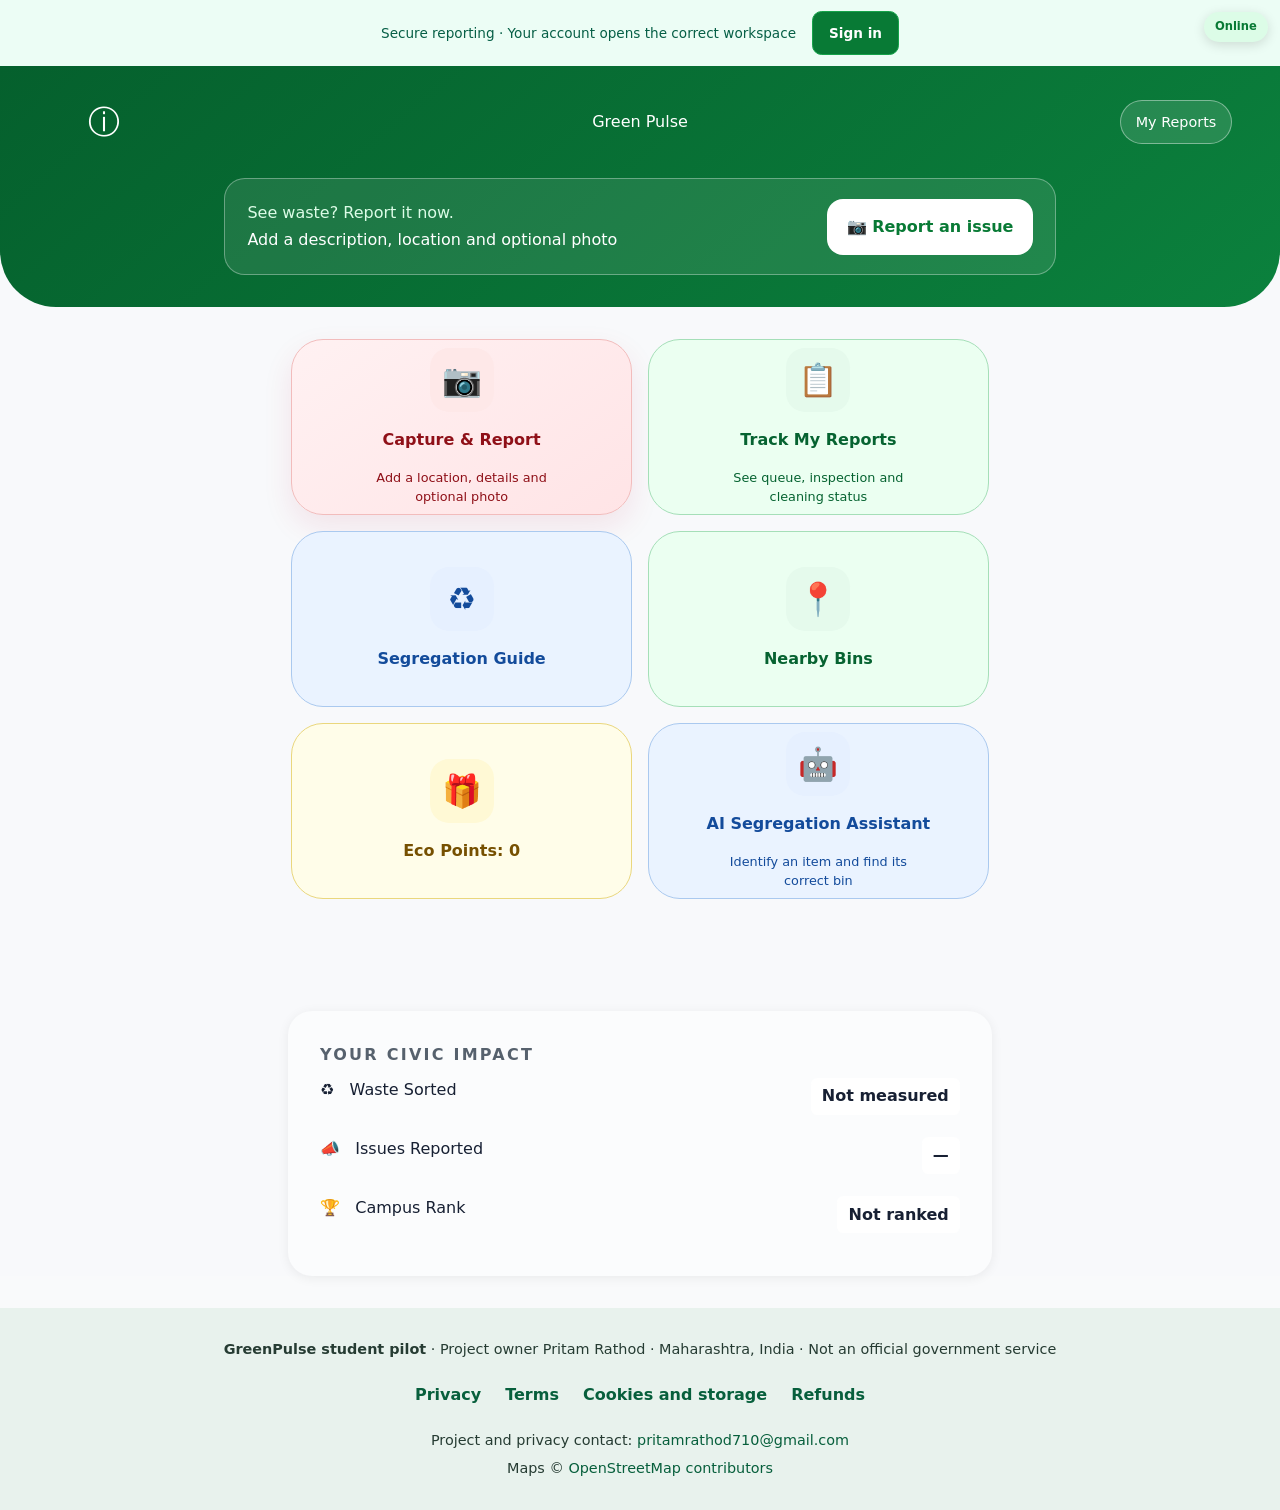
==== commit 02c9c885: "Publish role-separated workspaces" ====
--- a/index.html
+++ b/index.html
@@ -29,8 +29,8 @@
     <meta name="apple-mobile-web-app-capable" content="yes" />
     <meta name="viewport" content="width=device-width, initial-scale=1.0" />
     <title>GreenPulse by Pritam Rathod · Waste Segregation and Reporting Pilot</title>
-    <script type="module" crossorigin src="./assets/index-7Muul3se.js"></script>
-    <link rel="stylesheet" crossorigin href="./assets/index-CxziWpaJ.css">
+    <script type="module" crossorigin src="./assets/index-Sd8z8sH_.js"></script>
+    <link rel="stylesheet" crossorigin href="./assets/index-CNrAorXS.css">
   </head>
   <body>
     <div id="root"></div>
--- a/assets/index-CNrAorXS.css
+++ b/assets/index-CNrAorXS.css
@@ -0,0 +1 @@
+*,:before,:after,::backdrop{--tw-border-spacing-x:0;--tw-border-spacing-y:0;--tw-translate-x:0;--tw-translate-y:0;--tw-rotate:0;--tw-skew-x:0;--tw-skew-y:0;--tw-scale-x:1;--tw-scale-y:1;--tw-pan-x: ;--tw-pan-y: ;--tw-pinch-zoom: ;--tw-scroll-snap-strictness:proximity;--tw-gradient-from-position: ;--tw-gradient-via-position: ;--tw-gradient-to-position: ;--tw-ordinal: ;--tw-slashed-zero: ;--tw-numeric-figure: ;--tw-numeric-spacing: ;--tw-numeric-fraction: ;--tw-ring-inset: ;--tw-ring-offset-width:0px;--tw-ring-offset-color:#fff;--tw-ring-color:#3b82f680;--tw-ring-offset-shadow:0 0 #0000;--tw-ring-shadow:0 0 #0000;--tw-shadow:0 0 #0000;--tw-shadow-colored:0 0 #0000;--tw-blur: ;--tw-brightness: ;--tw-contrast: ;--tw-grayscale: ;--tw-hue-rotate: ;--tw-invert: ;--tw-saturate: ;--tw-sepia: ;--tw-drop-shadow: ;--tw-backdrop-blur: ;--tw-backdrop-brightness: ;--tw-backdrop-contrast: ;--tw-backdrop-grayscale: ;--tw-backdrop-hue-rotate: ;--tw-backdrop-invert: ;--tw-backdrop-opacity: ;--tw-backdrop-saturate: ;--tw-backdrop-sepia: ;--tw-contain-size: ;--tw-contain-layout: ;--tw-contain-paint: ;--tw-contain-style: }*,:before,:after{box-sizing:border-box;border:0 solid #e5e7eb}:before,:after{--tw-content:""}html,:host{-webkit-text-size-adjust:100%;tab-size:4;font-feature-settings:normal;font-variation-settings:normal;-webkit-tap-highlight-color:transparent;font-family:ui-sans-serif,system-ui,sans-serif,Apple Color Emoji,Segoe UI Emoji,Segoe UI Symbol,Noto Color Emoji;line-height:1.5}body{line-height:inherit;margin:0}hr{height:0;color:inherit;border-top-width:1px}abbr:where([title]){-webkit-text-decoration:underline dotted;text-decoration:underline dotted}h1,h2,h3,h4,h5,h6{font-size:inherit;font-weight:inherit}a{color:inherit;-webkit-text-decoration:inherit;text-decoration:inherit}b,strong{font-weight:bolder}code,kbd,samp,pre{font-feature-settings:normal;font-variation-settings:normal;font-family:ui-monospace,SFMono-Regular,Menlo,Monaco,Consolas,Liberation Mono,Courier New,monospace;font-size:1em}small{font-size:80%}sub,sup{vertical-align:baseline;font-size:75%;line-height:0;position:relative}sub{bottom:-.25em}sup{top:-.5em}table{text-indent:0;border-color:inherit;border-collapse:collapse}button,input,optgroup,select,textarea{font-feature-settings:inherit;font-variation-settings:inherit;font-family:inherit;font-size:100%;font-weight:inherit;line-height:inherit;letter-spacing:inherit;color:inherit;margin:0;padding:0}button,select{text-transform:none}button,input:where([type=button]),input:where([type=reset]),input:where([type=submit]){-webkit-appearance:button;background-color:#0000;background-image:none}:-moz-focusring{outline:auto}:-moz-ui-invalid{box-shadow:none}progress{vertical-align:baseline}::-webkit-inner-spin-button{height:auto}::-webkit-outer-spin-button{height:auto}[type=search]{-webkit-appearance:textfield;outline-offset:-2px}::-webkit-search-decoration{-webkit-appearance:none}::-webkit-file-upload-button{-webkit-appearance:button;font:inherit}summary{display:list-item}blockquote,dl,dd,h1,h2,h3,h4,h5,h6,hr,figure,p,pre{margin:0}fieldset{margin:0;padding:0}legend{padding:0}ol,ul,menu{margin:0;padding:0;list-style:none}dialog{padding:0}textarea{resize:vertical}input::-moz-placeholder{opacity:1;color:#9ca3af}textarea::-moz-placeholder{opacity:1;color:#9ca3af}input::placeholder,textarea::placeholder{opacity:1;color:#9ca3af}button,[role=button]{cursor:pointer}:disabled{cursor:default}img,svg,video,canvas,audio,iframe,embed,object{vertical-align:middle;display:block}img,video{max-width:100%;height:auto}[hidden]:where(:not([hidden=until-found])){display:none}body{--tw-bg-opacity:1;background-color:rgb(249 250 251/var(--tw-bg-opacity,1));--tw-text-opacity:1;color:rgb(17 24 39/var(--tw-text-opacity,1));-webkit-font-smoothing:antialiased;-moz-osx-font-smoothing:grayscale}.\!visible{visibility:visible!important}.visible{visibility:visible}.block{display:block}.hidden{display:none}.resize{resize:both}.filter{filter:var(--tw-blur) var(--tw-brightness) var(--tw-contrast) var(--tw-grayscale) var(--tw-hue-rotate) var(--tw-invert) var(--tw-saturate) var(--tw-sepia) var(--tw-drop-shadow)}.leaflet-pane,.leaflet-tile,.leaflet-marker-icon,.leaflet-marker-shadow,.leaflet-tile-container,.leaflet-pane>svg,.leaflet-pane>canvas,.leaflet-zoom-box,.leaflet-image-layer,.leaflet-layer{position:absolute;top:0;left:0}.leaflet-container{overflow:hidden}.leaflet-tile,.leaflet-marker-icon,.leaflet-marker-shadow{-webkit-user-select:none;user-select:none;-webkit-user-drag:none}.leaflet-tile::selection{background:0 0}.leaflet-safari .leaflet-tile{image-rendering:-webkit-optimize-contrast}.leaflet-safari .leaflet-tile-container{-webkit-transform-origin:0 0;width:1600px;height:1600px}.leaflet-marker-icon,.leaflet-marker-shadow{display:block}.leaflet-container .leaflet-overlay-pane svg{max-width:none!important;max-height:none!important}.leaflet-container .leaflet-marker-pane img,.leaflet-container .leaflet-shadow-pane img,.leaflet-container .leaflet-tile-pane img,.leaflet-container img.leaflet-image-layer,.leaflet-container .leaflet-tile{width:auto;padding:0;max-width:none!important;max-height:none!important}.leaflet-container img.leaflet-tile{mix-blend-mode:plus-lighter}.leaflet-container.leaflet-touch-zoom{touch-action:pan-x pan-y}.leaflet-container.leaflet-touch-drag{touch-action:none;touch-action:pinch-zoom}.leaflet-container.leaflet-touch-drag.leaflet-touch-zoom{touch-action:none}.leaflet-container{-webkit-tap-highlight-color:transparent}.leaflet-container a{-webkit-tap-highlight-color:#33b5e566}.leaflet-tile{filter:inherit;visibility:hidden}.leaflet-tile-loaded{visibility:inherit}.leaflet-zoom-box{box-sizing:border-box;z-index:800;width:0;height:0}.leaflet-overlay-pane svg{-moz-user-select:none}.leaflet-pane{z-index:400}.leaflet-tile-pane{z-index:200}.leaflet-overlay-pane{z-index:400}.leaflet-shadow-pane{z-index:500}.leaflet-marker-pane{z-index:600}.leaflet-tooltip-pane{z-index:650}.leaflet-popup-pane{z-index:700}.leaflet-map-pane canvas{z-index:100}.leaflet-map-pane svg{z-index:200}.leaflet-vml-shape{width:1px;height:1px}.lvml{behavior:url(#default#VML);display:inline-block;position:absolute}.leaflet-control{z-index:800;pointer-events:visiblePainted;pointer-events:auto;position:relative}.leaflet-top,.leaflet-bottom{z-index:1000;pointer-events:none;position:absolute}.leaflet-top{top:0}.leaflet-right{right:0}.leaflet-bottom{bottom:0}.leaflet-left{left:0}.leaflet-control{float:left;clear:both}.leaflet-right .leaflet-control{float:right}.leaflet-top .leaflet-control{margin-top:10px}.leaflet-bottom .leaflet-control{margin-bottom:10px}.leaflet-left .leaflet-control{margin-left:10px}.leaflet-right .leaflet-control{margin-right:10px}.leaflet-fade-anim .leaflet-popup{opacity:0;transition:opacity .2s linear}.leaflet-fade-anim .leaflet-map-pane .leaflet-popup{opacity:1}.leaflet-zoom-animated{transform-origin:0 0}svg.leaflet-zoom-animated{will-change:transform}.leaflet-zoom-anim .leaflet-zoom-animated{transition:transform .25s cubic-bezier(0,0,.25,1)}.leaflet-zoom-anim .leaflet-tile,.leaflet-pan-anim .leaflet-tile{transition:none}.leaflet-zoom-anim .leaflet-zoom-hide{visibility:hidden}.leaflet-interactive{cursor:pointer}.leaflet-grab{cursor:grab}.leaflet-crosshair,.leaflet-crosshair .leaflet-interactive{cursor:crosshair}.leaflet-popup-pane,.leaflet-control{cursor:auto}.leaflet-dragging .leaflet-grab,.leaflet-dragging .leaflet-grab .leaflet-interactive,.leaflet-dragging .leaflet-marker-draggable{cursor:move;cursor:grabbing}.leaflet-marker-icon,.leaflet-marker-shadow,.leaflet-image-layer,.leaflet-pane>svg path,.leaflet-tile-container{pointer-events:none}.leaflet-marker-icon.leaflet-interactive,.leaflet-image-layer.leaflet-interactive,.leaflet-pane>svg path.leaflet-interactive,svg.leaflet-image-layer.leaflet-interactive path{pointer-events:visiblePainted;pointer-events:auto}.leaflet-container{outline-offset:1px;background:#ddd}.leaflet-container a{color:#0078a8}.leaflet-zoom-box{background:#ffffff80;border:2px dotted #38f}.leaflet-container{font-family:Helvetica Neue,Arial,Helvetica,sans-serif;font-size:.75rem;line-height:1.5}.leaflet-bar{border-radius:4px;box-shadow:0 1px 5px #000000a6}.leaflet-bar a{text-align:center;color:#000;background-color:#fff;border-bottom:1px solid #ccc;width:26px;height:26px;line-height:26px;text-decoration:none;display:block}.leaflet-bar a,.leaflet-control-layers-toggle{background-position:50%;background-repeat:no-repeat;display:block}.leaflet-bar a:hover,.leaflet-bar a:focus{background-color:#f4f4f4}.leaflet-bar a:first-child{border-top-left-radius:4px;border-top-right-radius:4px}.leaflet-bar a:last-child{border-bottom:none;border-bottom-right-radius:4px;border-bottom-left-radius:4px}.leaflet-bar a.leaflet-disabled{cursor:default;color:#bbb;background-color:#f4f4f4}.leaflet-touch .leaflet-bar a{width:30px;height:30px;line-height:30px}.leaflet-touch .leaflet-bar a:first-child{border-top-left-radius:2px;border-top-right-radius:2px}.leaflet-touch .leaflet-bar a:last-child{border-bottom-right-radius:2px;border-bottom-left-radius:2px}.leaflet-control-zoom-in,.leaflet-control-zoom-out{text-indent:1px;font:700 18px Lucida Console,Monaco,monospace}.leaflet-touch .leaflet-control-zoom-in,.leaflet-touch .leaflet-control-zoom-out{font-size:22px}.leaflet-control-layers{background:#fff;border-radius:5px;box-shadow:0 1px 5px #0006}.leaflet-control-layers-toggle{background-image:url([data-uri]);width:36px;height:36px}.leaflet-retina .leaflet-control-layers-toggle{background-image:url([data-uri]);background-size:26px 26px}.leaflet-touch .leaflet-control-layers-toggle{width:44px;height:44px}.leaflet-control-layers .leaflet-control-layers-list,.leaflet-control-layers-expanded .leaflet-control-layers-toggle{display:none}.leaflet-control-layers-expanded .leaflet-control-layers-list{display:block;position:relative}.leaflet-control-layers-expanded{color:#333;background:#fff;padding:6px 10px 6px 6px}.leaflet-control-layers-scrollbar{padding-right:5px;overflow:hidden scroll}.leaflet-control-layers-selector{margin-top:2px;position:relative;top:1px}.leaflet-control-layers label{font-size:1.08333em;display:block}.leaflet-control-layers-separator{border-top:1px solid #ddd;height:0;margin:5px -10px 5px -6px}.leaflet-default-icon-path{background-image:url([data-uri])}.leaflet-container .leaflet-control-attribution{background:#fffc;margin:0}.leaflet-control-attribution,.leaflet-control-scale-line{color:#333;padding:0 5px;line-height:1.4}.leaflet-control-attribution a{text-decoration:none}.leaflet-control-attribution a:hover,.leaflet-control-attribution a:focus{text-decoration:underline}.leaflet-attribution-flag{width:1em;height:.6669em;vertical-align:baseline!important;display:inline!important}.leaflet-left .leaflet-control-scale{margin-left:5px}.leaflet-bottom .leaflet-control-scale{margin-bottom:5px}.leaflet-control-scale-line{white-space:nowrap;box-sizing:border-box;text-shadow:1px 1px #fff;background:#fffc;border:2px solid #777;border-top:none;padding:2px 5px 1px;line-height:1.1}.leaflet-control-scale-line:not(:first-child){border-top:2px solid #777;border-bottom:none;margin-top:-2px}.leaflet-control-scale-line:not(:first-child):not(:last-child){border-bottom:2px solid #777}.leaflet-touch .leaflet-control-attribution,.leaflet-touch .leaflet-control-layers,.leaflet-touch .leaflet-bar{box-shadow:none}.leaflet-touch .leaflet-control-layers,.leaflet-touch .leaflet-bar{background-clip:padding-box;border:2px solid #0003}.leaflet-popup{text-align:center;margin-bottom:20px;position:absolute}.leaflet-popup-content-wrapper{text-align:left;border-radius:12px;padding:1px}.leaflet-popup-content{min-height:1px;margin:13px 24px 13px 20px;font-size:1.08333em;line-height:1.3}.leaflet-popup-content p{margin:1.3em 0}.leaflet-popup-tip-container{pointer-events:none;width:40px;height:20px;margin-top:-1px;margin-left:-20px;position:absolute;left:50%;overflow:hidden}.leaflet-popup-tip{pointer-events:auto;width:17px;height:17px;margin:-10px auto 0;padding:1px;transform:rotate(45deg)}.leaflet-popup-content-wrapper,.leaflet-popup-tip{color:#333;background:#fff;box-shadow:0 3px 14px #0006}.leaflet-container a.leaflet-popup-close-button{text-align:center;color:#757575;background:0 0;border:none;width:24px;height:24px;font:16px/24px Tahoma,Verdana,sans-serif;text-decoration:none;position:absolute;top:0;right:0}.leaflet-container a.leaflet-popup-close-button:hover,.leaflet-container a.leaflet-popup-close-button:focus{color:#585858}.leaflet-popup-scrolled{overflow:auto}.leaflet-oldie .leaflet-popup-content-wrapper{-ms-zoom:1}.leaflet-oldie .leaflet-popup-tip{-ms-filter:"progid:DXImageTransform.Microsoft.Matrix(M11=0.70710678, M12=0.70710678, M21=-0.70710678, M22=0.70710678)";width:24px;filter:progid:DXImageTransform.Microsoft.Matrix(M11=.707107, M12=.707107, M21=-.707107, M22=.707107);margin:0 auto}.leaflet-oldie .leaflet-control-zoom,.leaflet-oldie .leaflet-control-layers,.leaflet-oldie .leaflet-popup-content-wrapper,.leaflet-oldie .leaflet-popup-tip{border:1px solid #999}.leaflet-div-icon{background:#fff;border:1px solid #666}.leaflet-tooltip{color:#222;white-space:nowrap;-webkit-user-select:none;user-select:none;pointer-events:none;background-color:#fff;border:1px solid #fff;border-radius:3px;padding:6px;position:absolute;box-shadow:0 1px 3px #0006}.leaflet-tooltip.leaflet-interactive{cursor:pointer;pointer-events:auto}.leaflet-tooltip-top:before,.leaflet-tooltip-bottom:before,.leaflet-tooltip-left:before,.leaflet-tooltip-right:before{pointer-events:none;content:"";background:0 0;border:6px solid #0000;position:absolute}.leaflet-tooltip-bottom{margin-top:6px}.leaflet-tooltip-top{margin-top:-6px}.leaflet-tooltip-bottom:before,.leaflet-tooltip-top:before{margin-left:-6px;left:50%}.leaflet-tooltip-top:before{border-top-color:#fff;margin-bottom:-12px;bottom:0}.leaflet-tooltip-bottom:before{border-bottom-color:#fff;margin-top:-12px;margin-left:-6px;top:0}.leaflet-tooltip-left{margin-left:-6px}.leaflet-tooltip-right{margin-left:6px}.leaflet-tooltip-left:before,.leaflet-tooltip-right:before{margin-top:-6px;top:50%}.leaflet-tooltip-left:before{border-left-color:#fff;margin-right:-12px;right:0}.leaflet-tooltip-right:before{border-right-color:#fff;margin-left:-12px;left:0}@media print{.leaflet-control{-webkit-print-color-adjust:exact;print-color-adjust:exact}}*{box-sizing:border-box}html{scroll-behavior:smooth}button,input,textarea,select{font:inherit}button{cursor:pointer;min-height:44px}button:focus-visible,input:focus-visible,textarea:focus-visible,select:focus-visible,a:focus-visible{outline-offset:3px;outline:3px solid #fbbf24}.landing,.citizen,.admin{color:#172033;background:#f8f9fb;min-height:100vh}.skip{z-index:3000;color:#065f46;background:#fff;border-radius:.5rem;padding:.7rem 1rem;position:fixed;top:-4rem;left:1rem}.skip:focus{top:1rem}.hero{text-align:center;color:#fff;background:linear-gradient(140deg,#05602d,#0b813d);border-radius:0 0 4rem 4rem;padding:4.5rem 1.5rem 4rem;position:relative;overflow:hidden;box-shadow:0 18px 35px #0f51322c}.hero>*{z-index:1;position:relative}.hero-glow{z-index:0;background:radial-gradient(circle,#fff2,#0000 68%);border-radius:50%;width:38rem;height:38rem;animation:8s ease-in-out infinite alternate drift;position:absolute;inset:-40% -10% auto auto}.logo{background:#fff;border-radius:50%;place-items:center;width:6rem;height:6rem;margin:auto;font-size:3rem;display:grid;box-shadow:0 12px 30px #064e3b44}.hero-kicker{letter-spacing:.08em;text-transform:uppercase;background:#0002;border:1px solid #fff8;border-radius:999px;margin:1.4rem 0 0;padding:.35rem .8rem;font-size:.8rem;font-weight:800;display:inline-block}.hero h1{margin:.6rem 0 0;font-size:clamp(3rem,8vw,5rem)}.hero h2{margin:.2rem 0 .8rem;font-size:clamp(1.2rem,3vw,1.8rem)}.hero-copy{color:#fff;max-width:45rem;margin:0 auto 1.8rem;font-size:1.05rem;line-height:1.7}.hero-actions{grid-template-columns:repeat(2,minmax(0,15rem));justify-content:center;gap:.8rem;display:grid}.hero button{color:#065f46;background:#fff;border:0;border-radius:99px;width:100%;padding:1.15rem;font-size:1.05rem;font-weight:800;transition:all .25s;box-shadow:0 10px 25px #064e3b44}.hero button.hero-signin{color:#fff;background:#043d27;border:1px solid #fff9}.hero button:hover{transform:translateY(-3px);box-shadow:0 15px 35px #064e3b66}.trust-row{color:#fff;flex-wrap:wrap;justify-content:center;gap:.7rem 1.5rem;margin-top:1.4rem;font-size:.9rem;display:flex}.features{max-width:48rem;margin:auto;padding:4rem 1.5rem}.label{text-transform:uppercase;letter-spacing:.14em;color:#56616d;font-weight:800}.features>article{background:#fff;border:1px solid #e6e8ec;border-radius:1.2rem;gap:1.2rem;margin:1.2rem 0;padding:1.5rem;transition:all .25s;display:flex;box-shadow:0 3px 10px #1111}.features>article:hover{transform:translateY(-4px);box-shadow:0 14px 35px #0f172a14}.features article p{color:#52606d;margin:.4rem 0}.icon{background:#fff;border-radius:1.2rem;flex:none;place-items:center;width:4rem;height:4rem;font-size:2rem;display:grid}.icon.blue{background:#e6f0ff}.icon.red{background:#fee8e8}.icon.green{background:#e5faec}.icon.yellow{background:#fff9d5}.link{color:#075f3c;background:0 0;border:0;margin:4rem auto 0;font-weight:800;display:block}.journey,.gov-ready{max-width:76rem;margin:0 auto;padding:4rem 1.5rem}.journey>h2,.gov-ready h2{max-width:48rem;font-size:clamp(1.7rem,4vw,2.6rem)}.journey-grid{grid-template-columns:repeat(5,1fr);gap:.8rem;margin-top:2rem;display:grid}.journey-grid article{background:#fff;border:1px solid #e2e8f0;border-radius:1rem;padding:1.2rem;position:relative;box-shadow:0 6px 20px #0f172a0c}.journey-grid article>span{color:#065f46;background:#dcfce7;border-radius:50%;place-items:center;width:2rem;height:2rem;margin-bottom:.8rem;font-weight:900;display:grid}.journey-grid article b,.journey-grid article p{display:block}.journey-grid article p{color:#52606d;font-size:.9rem;line-height:1.5}.gov-ready{color:#fff;background:#052e22;border-radius:2rem;grid-template-columns:1.2fr 1fr;align-items:center;gap:3rem;margin-bottom:4rem;display:grid}.gov-ready .label{color:#a7f3d0}.gov-ready p{color:#ecfdf5;line-height:1.7}.readiness-grid{grid-template-columns:1fr 1fr;gap:.7rem;display:grid}.readiness-grid article{background:#ffffff0d;border:1px solid #fff5;border-radius:1rem;padding:1.1rem;display:grid}.readiness-grid b{color:#bbf7d0;font-size:1.8rem}.readiness-grid span{color:#fff;font-size:.9rem}.citizen>header{color:#fff;background:linear-gradient(140deg,#05602d,#0b813d);border-radius:0 0 3.5rem 3.5rem;padding:2rem clamp(1.2rem,5vw,3rem)}.top{text-align:center;grid-template-columns:3rem 1fr 3rem;align-items:center;display:grid}.top h1{margin:0}.top button{color:#fff;background:0 0;border:0;font-size:2rem}.clean{text-transform:uppercase;background:#fff2;border:1px solid #fff5;border-radius:1rem;justify-content:space-between;align-items:center;margin-top:2rem;padding:1.5rem;display:flex}.clean strong{font-size:2rem}.actions{grid-template-columns:repeat(2,minmax(0,1fr));gap:1rem;max-width:46rem;margin:2rem auto;padding:0 1.2rem;display:grid}.actions>button{border:1px solid;border-radius:2rem;flex-direction:column;justify-content:center;align-items:center;gap:1rem;min-height:11rem;transition:all .2s;display:flex}.actions>button:hover{transform:translateY(-4px)}.actions>.blue{color:#134b9b;background:#eaf3ff;border-color:#aac9ef}.actions>.red{color:#8f1018;background:#fff0f0;border-color:#f2bcbc}.actions>.green{color:#066331;background:#ebfff1;border-color:#a5dfb8}.actions>.yellow{color:#765000;background:#fffde9;border-color:#ead77d}.impact{background:#fbfcfd;border-radius:1.5rem;max-width:44rem;margin:7rem auto 2rem;padding:2rem;box-shadow:0 2px 12px #1111}.impact div{justify-content:space-between;padding:.7rem 0;display:flex}.impact div b{background:#fff;border-radius:.4rem;padding:.4rem .7rem}.impact small{color:#52606d}.shade{z-index:1000;background:#0a0f14b5;place-items:center;padding:1.2rem;animation:.2s fade;display:grid;position:fixed;inset:0}.modal{text-align:center;background:#fff;border-radius:2rem;width:min(38rem,100%);max-height:92vh;padding:2rem;animation:.25s rise;overflow:auto;box-shadow:0 25px 70px #0006}.scanner{cursor:pointer;background:#fafbfc;border:4px dashed #aeb4bd;border-radius:1.3rem;place-items:center;height:18rem;display:grid;overflow:hidden}.scanner span{gap:1rem;font-size:3rem;display:grid}.scanner span b{color:#52606d;font-size:1rem}.scanner img{-o-object-fit:cover;object-fit:cover;width:100%;height:100%}.scanner input,.photo input{display:none}.result h2{color:#087a35}.result small{color:#4b5563}.dark{color:#fff;background:#192438;border:0;border-radius:1rem;width:100%;margin-top:1rem;padding:1rem;font-weight:800}.report h2{text-align:left;color:#a30e15}.report textarea{border:2px solid #c9ced6;border-radius:1rem;width:100%;min-height:9rem;padding:1rem}.photo{color:#184f9c;cursor:pointer;background:#edf4ff;border-radius:.8rem;margin:1rem 0;padding:.85rem;font-weight:700;display:block}.report>p{color:#52606d}.message{border-radius:.7rem;padding:.8rem}.message.error{color:#9f1010;background:#fff0f0}.message.ok{color:#065f46;background:#ecfdf3}.buttons{grid-template-columns:1fr 1fr;gap:1rem;margin-top:1rem;display:grid}.buttons button{border:0;border-radius:1rem;padding:1rem;font-weight:800}.buttons button:first-child{color:#172033;background:#e8eaee}.buttons button:last-child{color:#fff;background:#b5141b}.buttons button:disabled{opacity:.5}.gift{font-size:4rem}.greenText{color:#087a35}.left{text-align:left;margin-top:2rem}.voucher{text-align:left;border:1px solid #d9dde3;border-radius:1rem;justify-content:space-between;align-items:center;padding:1rem;display:flex}.voucher span{display:grid}.voucher small{color:#52606d}.voucher>strong{color:#704b00;background:#fff4bd;border-radius:.6rem;padding:.5rem}.admin>header{background:#fff;grid-template-columns:auto 1fr auto auto auto;align-items:center;gap:1rem;padding:1.5rem;display:grid;box-shadow:0 3px 10px #1112}.admin header>button{background:0 0;border:0;font-size:2rem}.admin header h1{margin:0}.admin header p{color:#52606d;margin:.3rem 0}.stat{text-align:center;border:1px solid;border-radius:1rem;padding:1rem}.stat b,.stat span{display:block}.stat.red{color:#9f1010;background:#fff5f5;border-color:#fecaca}.stat.green{color:#065f46;background:#f0fdf4;border-color:#bbf7d0}.map{height:62vh;min-height:32rem}.list{max-width:70rem;margin:auto;padding:2rem}.list>div{justify-content:space-between;display:flex}.list button{color:#fff;background:#087a35;border:0;border-radius:.6rem;padding:.6rem 1rem}.list article{border-bottom:1px solid #eee;justify-content:space-between;padding:1rem 0;display:flex}.list article span,.list small{color:#52606d}.workspace-loading{color:#172033;text-align:center;background:#f8fafc;place-items:center;min-height:100vh;display:grid}.workspace-loading span{font-size:3rem}.workspace-loading h1{margin:.5rem 0}.workspace-loading p{color:#52606d}.bin-map{border-radius:1rem;width:100%;height:18rem;overflow:hidden}.bin-notice{text-align:left;color:#64748b;font-size:.85rem}.bin-list{text-align:left;max-height:14rem;overflow:auto}.bin-list article{border-bottom:1px solid #eee;justify-content:space-between;align-items:center;gap:1rem;padding:.8rem 0;display:flex}.bin-list span{display:grid}.bin-list small{color:#6b7280;margin-top:.2rem}.bin-list strong{white-space:nowrap;color:#087a35}.leaflet-container{z-index:1}@media (width<=600px){.hero{padding-top:4rem}.hero-actions{grid-template-columns:1fr;max-width:22rem;margin:auto}.actions{gap:.8rem}.actions>button{min-height:10rem}.impact{border-radius:0;margin-top:5rem}.modal{border-radius:1.5rem;padding:1.2rem}.admin>header{grid-template-columns:2.5rem 1fr;gap:.7rem;padding:1rem}.admin header h1{font-size:1.15rem}.admin header p{font-size:.8rem}.stat{padding:.7rem;font-size:.8rem}.map{width:100%;height:60vh;min-height:24rem}.list{padding:1.2rem}.list article{gap:.3rem;display:grid}.bin-map{height:15rem}}.network{z-index:2000;border-radius:999px;padding:.4rem .7rem;font-size:.72rem;font-weight:800;position:fixed;top:.75rem;right:.75rem;box-shadow:0 3px 12px #0002}.network.online{color:#087a35;background:#dcfce7}.network.offline{color:#92400e;background:#fef3c7}.link.secondary{color:#334155;margin-top:1rem}.actions .wide{flex-direction:row;grid-column:1/-1;min-height:7rem}.stream-grid{grid-template-columns:1fr 1fr;gap:.7rem;display:grid}.stream-grid button{text-align:left;border:1px solid;border-radius:1rem;gap:.35rem;padding:1rem;display:grid}.stream-grid span{font-size:1.8rem}.stream-grid small{color:#475569}.stream-grid .green{background:#ecfdf3;border-color:#bbf7d0}.stream-grid .blue{background:#eff6ff;border-color:#bfdbfe}.stream-grid .red{background:#fff1f2;border-color:#fecdd3}.stream-grid .special{background:#f5f3ff;border-color:#c4b5fd}.stream-advice{text-align:left;background:#f1f5f9;border-radius:1rem;margin-top:1rem;padding:1rem}.stream-advice h3{margin:0}.form-row{text-align:left;grid-template-columns:2fr 1fr;gap:.7rem;margin-bottom:.8rem;display:grid}.form-row label{font-size:.8rem;font-weight:800}.form-row select{background:#fff;border:1px solid #d8dde5;border-radius:.7rem;width:100%;margin-top:.3rem;padding:.75rem;display:block}.analytics,.staff-summary{background:#f8fafc;grid-template-columns:repeat(4,1fr);gap:1rem;padding:1rem;display:grid}.analytics div,.staff-summary div{text-align:center;background:#fff;border:1px solid #e5e7eb;border-radius:1rem;padding:1rem;display:grid}.analytics b,.staff-summary b{color:#07883c;font-size:1.7rem}.analytics span,.staff-summary span{color:#64748b;font-size:.8rem}.stat.amber{color:#9a5b00;background:#fffbeb;border-color:#fde68a}.report-row{grid-template-columns:minmax(0,1fr) auto auto;align-items:center;gap:1rem;display:grid!important}.report-row>span:first-child{display:grid}.report-row small{margin-top:.3rem}.status{background:#f1f5f9;border-radius:999px;padding:.35rem .65rem;font-size:.75rem;font-weight:800}.status.pending{color:#b91c1c;background:#fee2e2}.status.assigned{color:#1d4ed8;background:#dbeafe}.status.in-progress{color:#9a5b00;background:#fef3c7}.status.resolved,.status.verified{color:#087a35;background:#dcfce7}.row-actions button{min-width:5rem}.staff{color:#172033;background:#f8fafc;min-height:100vh}.staff>header{color:#fff;background:linear-gradient(140deg,#065f46,#16a34a);grid-template-columns:auto 1fr auto;align-items:center;gap:1rem;padding:1.5rem;display:grid}.staff header button{border:0;border-radius:.7rem;padding:.7rem 1rem}.staff header h1{margin:0}.staff header p{color:#dcfce7;margin:.3rem 0}.staff-summary{grid-template-columns:repeat(3,1fr);max-width:60rem;margin:1.5rem auto}.task-list{gap:1rem;max-width:60rem;margin:auto;padding:1.5rem;display:grid}.task-list>article,.empty{background:#fff;border:1px solid #e5e7eb;border-radius:1.2rem;padding:1.3rem;box-shadow:0 4px 15px #0f172a0b}.task-head{justify-content:space-between;gap:1rem;display:flex}.task-head>span:first-child{display:grid}.task-head small{color:#64748b;margin-top:.3rem}.task-actions button{color:#fff;background:#16a34a;border:0;border-radius:.7rem;padding:.8rem 1rem;font-weight:800}.task-actions span{color:#087a35;font-weight:700}.empty{text-align:center}.empty>span{color:#16a34a;font-size:3rem}@media (width<=600px){.stream-grid,.form-row{grid-template-columns:1fr}.analytics{grid-template-columns:1fr 1fr}.report-row{grid-template-columns:1fr auto!important}.row-actions{grid-column:1/-1}.staff>header{grid-template-columns:auto 1fr}.staff>header>button:last-child{grid-column:1/-1}.staff-summary{margin:1rem}.task-list{padding:1rem}}.queue-tools{grid-template-columns:1fr 12rem;gap:.7rem;margin:1rem 0;display:grid!important}.queue-tools input,.queue-tools select{background:#fff;border:1px solid #cbd5e1;border-radius:.7rem;width:100%;padding:.75rem}.sla{color:#087a35!important;display:block!important}.sla.late{font-weight:800;color:#b91c1c!important}.audit{background:#fff;border:1px solid #e2e8f0;border-radius:1.5rem;max-width:70rem;margin:0 auto 4rem;padding:2rem}.audit h2{margin-top:0}.audit article{border-top:1px solid #f1f5f9;grid-template-columns:5rem 1fr auto;gap:1rem;padding:.8rem 0;display:grid}.audit article>span{color:#087a35;font-weight:900}.audit article small{color:#64748b}@keyframes fade{0%{opacity:0}to{opacity:1}}@keyframes rise{0%{opacity:0;transform:translateY(14px)}to{opacity:1;transform:none}}@keyframes drift{0%{transform:translate(0,0)}to{transform:translate(-2rem,2rem)}}@media (prefers-reduced-motion:reduce){*{scroll-behavior:auto!important;transition:none!important;animation:none!important}}@media (width<=800px){.journey-grid{grid-template-columns:1fr 1fr}.gov-ready{grid-template-columns:1fr;margin:0 1rem 3rem}.admin>header{grid-template-columns:auto 1fr repeat(3,auto)}.admin header>div:nth-child(2){grid-column:2/-1}.queue-tools{grid-template-columns:1fr}.audit article{grid-template-columns:4rem 1fr}.audit article small{grid-column:2}}@media (width<=520px){.journey-grid{grid-template-columns:1fr}.readiness-grid{grid-template-columns:1fr 1fr}.hero{border-radius:0 0 2.5rem 2.5rem}.trust-row{display:grid}.admin>header{grid-template-columns:auto 1fr}.admin .stat{font-size:.72rem}.audit{margin:0 1rem 3rem;padding:1.2rem}}.landing>footer{text-align:center;color:#64748b;padding:0 1rem 3rem}.top .track-top{color:#fff;background:#ffffff1f;border:1px solid #fff6;border-radius:999px;width:auto;padding:.55rem .8rem;font-size:.75rem}.quick-report{text-align:left;background:#ffffff18;border:1px solid #fff5;border-radius:1.3rem;justify-content:space-between;align-items:center;gap:1rem;max-width:52rem;margin:2rem auto 0;padding:1.2rem 1.4rem;display:flex}.quick-report p,.quick-report h2{margin:.15rem 0}.quick-report p{color:#dcfce7}.quick-report button{color:#087a35;white-space:nowrap;background:#fff;border:0;border-radius:1rem;padding:1rem 1.2rem;font-weight:900}.actions>button small{color:currentColor;opacity:.75;max-width:14rem}.actions>.primary-action{background:linear-gradient(145deg,#fff1f2,#ffe4e6);box-shadow:0 12px 30px #be123c18}.citizen-reports{text-align:left;gap:1rem;display:grid}.citizen-reports>article{background:#f8fafc;border:1px solid #e2e8f0;border-radius:1rem;padding:1rem}.citizen-reports article>div:first-child{gap:.6rem;display:grid}.citizen-reports .status{width:max-content}.citizen-reports p{color:#475569}.citizen-reports small{color:#087a35;font-weight:700}.citizen-reports button{color:#fff;background:#16a34a;border:0;border-radius:.65rem;margin-top:.8rem;padding:.7rem;font-weight:800}.progress-track{grid-template-columns:repeat(6,1fr);gap:.25rem;margin-top:.9rem;display:grid!important}.progress-track i{background:#e2e8f0;border-radius:99px;height:.35rem}.progress-track i.done{background:#22c55e}.verified-note{background:#ecfdf3;border-radius:.7rem;padding:.7rem;color:#087a35!important}.status.cleaning{color:#9a5b00;background:#fef3c7}.status.citizen-confirmed{color:#065f46;background:#a7f3d0}@media (width<=600px){.quick-report{flex-direction:column;align-items:stretch}.quick-report button{width:100%}.top{grid-template-columns:3rem 1fr auto}.top h1{font-size:1.25rem}.actions{grid-template-columns:1fr 1fr}.actions>button{min-height:9rem;padding:.7rem}.actions>button small{font-size:.7rem}}.top .track-top{white-space:nowrap;min-width:max-content;line-height:1.2}.top{grid-template-columns:minmax(3.5rem,7rem) 1fr minmax(7rem,auto);gap:.75rem}.top .track-top{white-space:nowrap;justify-self:end;min-width:7rem;font-size:.9rem;line-height:1.2}@media (width<=600px){.top{grid-template-columns:3rem 1fr 6.4rem}.top .track-top{min-width:6.4rem;padding:.55rem .65rem;font-size:.8rem}}.classifier{text-align:left}.classifier-heading{align-items:flex-start;gap:1rem;margin-bottom:1rem;display:flex}.classifier-heading>span{background:#dcfce7;border-radius:1rem;flex:0 0 3.3rem;place-items:center;width:3.3rem;height:3.3rem;font-size:1.8rem;display:grid}.classifier-heading h2{color:#065f46;margin:.15rem 0}.classifier-heading p{color:#52606d;margin:.35rem 0 0;line-height:1.5}.classifier .scanner{text-align:center;background:#f0fdf4;border-color:#86bca0;width:100%;height:10rem}.classifier .scanner:hover{background:#ecfdf3;border-color:#087a35}.classifier .scanner:disabled{cursor:not-allowed;opacity:.7}.classifier .scanner span{gap:.45rem;font-size:2.2rem}.classifier .scanner span b{color:#065f46}.classifier .scanner span small{color:#64748b;padding:0 .7rem;font-size:.75rem}.classifier-file{clip:rect(0,0,0,0);white-space:nowrap;border:0;width:1px;height:1px;padding:0;position:absolute;overflow:hidden}.classifier-photo-help{color:#64748b;margin:.4rem 0 0;font-size:.72rem}.classifier-photos{grid-template-columns:repeat(3,minmax(0,1fr));gap:.7rem;margin:1rem 0;display:grid}.classifier-photos figure{background:#f8fafc;border:1px solid #d9e1e8;border-radius:.9rem;margin:0;position:relative;overflow:hidden}.classifier-photos img{-o-object-fit:cover;object-fit:cover;width:100%;height:7rem;display:block}.classifier-photos button{color:#fff;background:#172033e8;border:0;border-radius:50%;place-items:center;width:2rem;min-height:2rem;padding:0;font-size:1.35rem;display:grid;position:absolute;top:.35rem;right:.35rem}.classifier-photos figcaption{text-align:center;color:#475569;padding:.4rem;font-size:.72rem}.classifier-description{color:#172033;margin-top:1rem;font-weight:800;display:block}.classifier-description textarea{resize:vertical;border:1px solid #b9c3cf;border-radius:.8rem;width:100%;min-height:5.8rem;margin-top:.4rem;padding:.8rem;font-weight:400;display:block}.classifier-description>small{color:#64748b;margin-top:.35rem;font-size:.72rem;font-weight:400;display:block}.classifier-message{color:#334155;background:#f1f5f9;border-radius:.75rem;align-items:center;gap:.6rem;margin-top:1rem;padding:.8rem 1rem;display:flex}.classifier-message.loading{color:#1e40af;background:#eff6ff}.classifier-message.success{color:#065f46;background:#ecfdf3}.classifier-message.uncertain{color:#854d0e;background:#fefce8}.classifier-message.error{color:#991b1b;background:#fef2f2}.classifier-spinner{border:2px solid #93c5fd;border-top-color:#1d4ed8;border-radius:50%;flex:none;width:1.1rem;height:1.1rem;animation:.75s linear infinite classifier-spin}.classification-result{border:1px solid;border-radius:1rem;margin-top:1rem;padding:1rem}.classification-result.confident{background:#f0fdf4;border-color:#86efac}.classification-result.uncertain{background:#fffbeb;border-color:#fde047}.classification-result-title{align-items:center;gap:.7rem;display:flex}.classification-result-title>span{font-size:1.7rem}.classification-result-title>div{flex:1;min-width:0}.classification-result-title small{color:#64748b;text-transform:uppercase;letter-spacing:.06em;font-weight:800}.classification-result-title h3{margin:.15rem 0;font-size:1.35rem}.classification-result-title>strong{color:#065f46;background:#fff;border-radius:.55rem;padding:.4rem .55rem}.classification-result dl{grid-template-columns:1fr 1fr;gap:.6rem;margin:1rem 0;display:grid}.classification-result dl>div{background:#ffffffb8;border-radius:.65rem;padding:.7rem}.classification-result dt{color:#64748b;text-transform:uppercase;font-size:.72rem;font-weight:800}.classification-result dd{margin:.2rem 0 0;font-weight:800}.classification-guidance,.classification-caution{margin:.7rem 0 0;line-height:1.5}.classification-caution{color:#713f12}.classifier-safety{color:#64748b;margin:1rem 0 0;font-size:.78rem;line-height:1.5}.classifier-actions{grid-template-columns:1fr 1.4fr;gap:.7rem;margin-top:1rem;display:grid}.classifier-actions button{border:0;border-radius:.8rem;padding:.9rem;font-weight:800}.classifier-actions button:first-child{color:#172033;background:#e8eaee}.classifier-actions button:last-child{color:#fff;background:#087a35}.classifier-actions button:disabled{cursor:not-allowed;opacity:.55}@keyframes classifier-spin{to{transform:rotate(360deg)}}@media (width<=520px){.classifier-heading>span{display:none}.classifier-photos img{height:5.5rem}.classification-result dl,.classifier-actions{grid-template-columns:1fr}.classifier-actions button:first-child{order:2}}.classifier-consent{color:#14532d;background:#f0fdf4;border:1px solid #bbf7d0;border-radius:.8rem;align-items:flex-start;gap:.7rem;margin-top:1rem;padding:.9rem;font-size:.82rem;line-height:1.5;display:flex}.classifier-consent input{flex:none;width:1.15rem;height:1.15rem;margin-top:.12rem}.classifier-privacy{color:#64748b;margin:.55rem 0 0;font-size:.76rem;line-height:1.45}.classifier-privacy a{color:#065f46;font-weight:800}.classification-review-notice{color:#475569;background:#ffffffb8;border-radius:.65rem;padding:.65rem;font-size:.8rem}.classification-result dl{grid-template-columns:repeat(auto-fit,minmax(8.5rem,1fr))}.classification-flags{flex-wrap:wrap;gap:.5rem;display:flex}.classification-flags span{color:#065f46;background:#dcfce7;border-radius:999px;padding:.35rem .55rem;font-size:.75rem;font-weight:800}.classification-flags .hazardous{color:#991b1b;background:#fee2e2}.classification-guidance,.classification-caution,.classification-alternatives{margin:.7rem 0 0;line-height:1.5}.classification-caution,.classification-alternatives{color:#713f12}.classification-review{border-top:1px solid #bbf7d0;grid-template-columns:1fr auto;align-items:end;gap:.7rem;margin-top:1rem;padding-top:1rem;display:grid}.classification-review label{font-size:.8rem;font-weight:800}.classification-review select{background:#fff;border:1px solid #86bca0;border-radius:.65rem;width:100%;margin-top:.35rem;padding:.7rem;display:block}.classification-review button{color:#fff;background:#087a35;border:0;border-radius:.65rem;padding:.7rem .8rem;font-weight:800}.classification-review p{color:#065f46;grid-column:1/-1;margin:0;font-weight:800}@media (width<=520px){.classification-result dl,.classification-review{grid-template-columns:1fr}.classification-review p{grid-column:auto}}.scanner input,.photo input{clip-path:inset(50%);white-space:nowrap;border:0;width:1px;height:1px;padding:0;display:block;position:absolute;overflow:hidden}.scanner:focus-within,.photo:focus-within{outline-offset:3px;outline:3px solid #fbbf24}.staff>header{background:linear-gradient(140deg,#064e3b,#087a35)}.task-actions button,.citizen-reports button{background:#087a35}.actions>button small{opacity:1}.progress-track{grid-template-columns:repeat(7,1fr)}.admin>header,.staff>header{grid-template-columns:minmax(0,1fr) auto}@media (width<=800px){.admin>header{grid-template-columns:1fr}.admin-header-actions{grid-template-columns:1fr 1fr;width:100%;display:grid}}@media (width<=600px){.staff>header{grid-template-columns:1fr}.staff>header>button:last-child{grid-column:1}.admin-header-actions{grid-template-columns:1fr}}.account-bar{color:#065f46;background:#ecfdf5;flex-wrap:wrap;justify-content:center;align-items:center;gap:1rem;padding:.7rem 1rem;font-size:.85rem;display:flex}.account-bar button,.security-panel>button{color:#065f46;cursor:pointer;background:#fff;border:1px solid #16a34a;border-radius:.6rem;padding:.5rem .8rem}.security-panel{color:#172033;background:#fff;border:1px solid #bbf7d0;border-radius:1rem;max-width:32rem;max-height:85vh;margin:2rem auto;padding:1.5rem;overflow-y:auto}.security-panel form,.modal form{gap:.8rem;display:grid}.security-panel label,.modal form label{text-align:left;gap:.4rem;display:grid}.security-panel input,.modal form input,.modal form textarea,.modal form select{box-sizing:border-box;border:1px solid #cbd5e1;border-radius:.6rem;width:100%;padding:.7rem}.privacy-note{color:#475569;font-size:.8rem;line-height:1.5}.evidence{-o-object-fit:contain;object-fit:contain;border-radius:.6rem;max-width:100%;max-height:16rem}button:disabled{opacity:.55;cursor:not-allowed}.citizen-reports{min-width:0}.citizen-reports article{overflow-wrap:anywhere;min-width:0}.citizen-reports article>b,.citizen-reports article>small{display:block}.citizen-reports article>small{line-height:1.45}.staff-admin{background:#f0fdf4;grid-template-columns:minmax(15rem,.8fr) minmax(22rem,1.2fr);align-items:start;gap:1.5rem;padding:1.5rem max(1.2rem,50% - 35rem);display:grid}.staff-admin p{color:#475569;line-height:1.5}.staff-admin form{grid-template-columns:1fr 1fr;gap:.75rem;display:grid}.staff-admin label{gap:.3rem;font-weight:700;display:grid}.staff-admin input,.staff-admin select{background:#fff;border:1px solid #b8c5d1;border-radius:.6rem;width:100%;padding:.7rem}.staff-admin button{color:#fff;background:#087a35;border:0;border-radius:.6rem;align-self:end;padding:.75rem;font-weight:800}@media (width<=700px){.staff-admin,.staff-admin form{grid-template-columns:1fr}}.admin>header{grid-template-columns:minmax(0,1fr) auto;gap:1rem}.admin header>button{color:#065f46;white-space:nowrap;background:#fff;border:1px solid #bbf7d0;border-radius:.7rem;padding:.7rem 1rem;font-size:1rem;font-weight:700}.operations-map{background:#f8fafc}.operations-map .map{width:100%;height:clamp(24rem,45vh,34rem);min-height:0}.operations-map>p{color:#92400e;background:#fffbeb;max-width:70rem;margin:0 auto;padding:.85rem 2rem;font-weight:700}.admin .list>input{background:#fff;border:1px solid #cbd5e1;border-radius:.7rem;width:min(100%,34rem);margin:.7rem 0;padding:.75rem;display:block}.staff-directory{background:#fff;border:1px solid #bbf7d0;border-radius:1rem;grid-column:1/-1;padding:1rem}.staff-directory h3{margin:0}.staff-directory article{border-top:1px solid #e2e8f0;justify-content:space-between;align-items:center;gap:1rem;padding:.8rem 0;display:flex}.staff-directory article>span{min-width:0;display:grid}.staff-directory small{overflow-wrap:anywhere;color:#64748b}.staff-directory strong{color:#065f46;background:#dcfce7;border-radius:999px;padding:.4rem .7rem}.staff-directory button{background:#b91c1c;flex:none}@media (width<=600px){.admin>header{grid-template-columns:1fr}.operations-map .map{height:24rem}.operations-map>p{padding:.8rem 1.2rem}}.worker-header{z-index:20;grid-template-columns:minmax(0,1fr) auto;position:sticky;top:0;box-shadow:0 8px 24px #052e2230}.worker-kicker{color:#bbf7d0;letter-spacing:.12em;text-transform:uppercase;margin-bottom:.2rem;font-size:.72rem;font-weight:900;display:block}.staff-summary{background:0 0;grid-template-columns:repeat(4,minmax(0,1fr));max-width:64rem;margin:1.25rem auto 0}.worker-toolbar{grid-template-columns:minmax(16rem,1fr) minmax(10rem,13rem) minmax(14rem,18rem);align-items:end;gap:1rem;max-width:64rem;margin:1.25rem auto 0;padding:1.5rem 1.5rem .5rem;display:grid}.worker-toolbar h2,.worker-toolbar p{margin:.15rem 0}.worker-toolbar p{color:#52606d;line-height:1.5}.worker-toolbar label{color:#334155;gap:.35rem;font-size:.78rem;font-weight:800;display:grid}.worker-toolbar input,.worker-toolbar select{color:#172033;background:#fff;border:1px solid #cbd5e1;border-radius:.75rem;width:100%;min-height:44px;padding:.7rem}.worker-message{color:#52606d;max-width:61rem;margin:.5rem auto 0;padding:0 .25rem;font-size:.85rem}.task-list{max-width:64rem;padding-top:1rem}.worker-task{gap:1rem;display:grid;overflow:hidden;border-left:5px solid #94a3b8!important}.worker-task.priority-critical{border-left-color:#b91c1c!important}.worker-task.priority-high{border-left-color:#ea580c!important}.worker-task.priority-medium{border-left-color:#ca8a04!important}.worker-task.priority-low{border-left-color:#16a34a!important}.task-head b{overflow-wrap:anywhere;max-width:44rem;margin-top:.25rem;font-size:1.05rem}.task-meta{grid-template-columns:.65fr 1fr 1fr;gap:.75rem;margin:0;display:grid}.task-meta div{background:#f8fafc;border-radius:.7rem;min-width:0;padding:.65rem .75rem}.task-meta dt{color:#64748b;text-transform:uppercase;font-size:.72rem;font-weight:800}.task-meta dd{overflow-wrap:anywhere;color:#172033;margin:.2rem 0 0;font-weight:700}.task-actions{border-top:1px solid #e2e8f0;justify-content:space-between;align-items:center;gap:1rem;padding-top:.9rem;display:flex}.task-actions button{min-width:12rem}.task-actions span{font-size:.83rem}.staff .shade{z-index:3000}.worker-detail{text-align:left;width:min(46rem,100%)}.worker-detail>header{border-bottom:1px solid #e2e8f0;justify-content:space-between;align-items:flex-start;gap:1rem;padding-bottom:.8rem;display:flex}.worker-detail>header h2,.worker-detail>header p{margin:.15rem 0}.staff .worker-detail>header p{color:#334155}.worker-detail .worker-kicker{color:#087a35}.modal-close{color:#172033;background:#fff;border:1px solid #cbd5e1;border-radius:50%;flex:none;width:2.75rem;min-height:2.75rem;font-size:1.6rem}.worker-detail-badges{flex-wrap:wrap;gap:.5rem;margin:1rem 0;display:flex}.priority-label{color:#334155;background:#f1f5f9;border-radius:999px;padding:.35rem .65rem;font-size:.75rem;font-weight:800}.priority-label.priority-critical{color:#991b1b;background:#fee2e2}.priority-label.priority-high{color:#9a3412;background:#ffedd5}.priority-label.priority-medium{color:#854d0e;background:#fef9c3}.priority-label.priority-low{color:#166534;background:#dcfce7}.worker-flow{grid-template-columns:repeat(5,minmax(0,1fr));gap:.25rem;margin:1rem 0;padding:0;list-style:none;display:grid}.worker-flow li{color:#64748b;text-align:center;border-top:4px solid #e2e8f0;align-content:start;gap:.3rem;padding:.65rem .3rem;font-size:.7rem;font-weight:800;display:grid}.worker-flow li span{font-size:1rem}.worker-flow li.done{color:#087a35;border-color:#16a34a}.task-location,.completion-note,.completion-form,.worker-audit{background:#f8fafc;border-radius:1rem;margin:1rem 0;padding:1rem}.task-location h3,.completion-note h3,.completion-form h3,.worker-audit h3{margin-top:0}.task-location p{margin:.25rem 0;font-weight:800}.task-location a{color:#075985;background:#e0f2fe;border-radius:.65rem;margin:.45rem 0;padding:.65rem .8rem;font-weight:800;text-decoration:none;display:inline-block}.task-location small{color:#64748b;line-height:1.4;display:block}.worker-primary{color:#fff;background:#087a35;border:0;border-radius:.8rem;width:100%;padding:.9rem 1rem;font-weight:900}.worker-secondary{color:#334155;background:#fff;border:1px solid #cbd5e1;border-radius:.8rem;width:100%;padding:.8rem;font-weight:800}.completion-form{background:#f0fdf4;gap:.8rem;display:grid}.completion-form textarea{min-height:7rem}.proof-field input{background:#fff;padding:.7rem}.proof-preview{justify-self:center}.worker-callout{color:#854d0e;background:#fffbeb;border:1px solid #fde68a;border-radius:.8rem;padding:1rem;font-weight:800}.worker-callout.success{color:#166534;background:#ecfdf5;border-color:#bbf7d0}.worker-audit ol{gap:.7rem;margin:0;padding:0;list-style:none;display:grid}.worker-audit li{border-top:1px solid #e2e8f0;justify-content:space-between;gap:1rem;padding-top:.7rem;display:flex}.worker-audit time{color:#64748b;text-align:right;font-size:.78rem}@media (width<=760px){.account-bar{justify-content:flex-start;gap:.5rem;min-height:3.4rem;padding:.55rem 5rem .55rem .75rem}.account-bar>span{text-overflow:ellipsis;white-space:nowrap;max-width:13rem;font-size:.72rem;overflow:hidden}.account-bar button{padding:.4rem .6rem}.worker-header{position:static}.staff-summary{grid-template-columns:1fr 1fr}.worker-toolbar{grid-template-columns:1fr;padding:1.2rem 1rem .3rem}.worker-message{padding:0 1rem}.task-meta{grid-template-columns:1fr 1fr}.task-meta div:last-child{grid-column:1/-1}.task-actions{flex-direction:column;align-items:stretch}.task-actions button{width:100%;min-width:0}.worker-detail{padding:1.2rem}.worker-audit li{display:grid}.worker-audit time{text-align:left}}@media (width<=420px){.staff-summary{grid-template-columns:1fr 1fr;gap:.65rem}.staff-summary div{padding:.8rem .45rem}.staff-summary b{font-size:1.35rem}.worker-flow{grid-template-columns:repeat(5,minmax(0,1fr))}.worker-flow li{padding:.55rem .1rem;font-size:.62rem}.task-meta{grid-template-columns:1fr}.task-meta div:last-child{grid-column:auto}}.citizen-detail{background:#fff;border:1px solid #bbf7d0;border-radius:.8rem;margin-top:1rem;padding:1rem}.citizen-detail figure{margin:1rem 0}.citizen-detail figcaption{color:#52606d;font-size:.8rem;line-height:1.5}.report-flow{grid-template-columns:repeat(7,minmax(0,1fr));gap:.25rem;padding:0;list-style:none;display:grid}.report-flow li{color:#64748b;text-align:center;border-top:4px solid #e2e8f0;gap:.25rem;padding:.45rem .2rem;font-size:.66rem;font-weight:800;display:grid}.report-flow li.done{color:#065f46;border-color:#087a35}.citizen-history{padding-left:1.2rem}.citizen-history li{margin:.4rem 0}.queue-search{color:#334155;gap:.35rem;width:min(100%,34rem);margin:.7rem 0;font-weight:800;display:grid}.queue-search input{background:#fff;border:1px solid #cbd5e1;border-radius:.7rem;width:100%;padding:.75rem;font-weight:400}@media (width<=600px){.report-flow{grid-template-columns:1fr 1fr}.report-flow li:last-child{grid-column:1/-1}}.account-bar .account-login{color:#fff;background:#087a35;padding:.55rem 1rem;font-weight:900}.admin-header-actions{justify-content:flex-end;align-items:center;gap:.65rem;display:flex}.admin-header-actions button{color:#065f46;white-space:nowrap;background:#fff;border:1px solid #bbf7d0;border-radius:.7rem;min-height:44px;padding:.65rem .85rem;font-size:.86rem;font-weight:800}.admin-header-actions .citizen-preview-button{color:#334155;border-color:#cbd5e1}.citizen-preview{text-align:left;width:min(40rem,100%)}.citizen-preview>header{border-bottom:1px solid #e2e8f0;justify-content:space-between;align-items:flex-start;gap:1rem;padding-bottom:1rem;display:flex}.citizen-preview>header span{color:#087a35;letter-spacing:.1em;text-transform:uppercase;font-size:.75rem;font-weight:900}.citizen-preview>header h2,.citizen-preview>header p{margin:.25rem 0}.citizen-preview>header p{color:#52606d;max-width:31rem;line-height:1.5}.citizen-preview-callout{color:#fff;background:linear-gradient(140deg,#05602d,#0b813d);border-radius:1rem;gap:.25rem;margin:1rem 0;padding:1rem;display:grid}.citizen-preview-callout small{color:#dcfce7}.citizen-preview-actions{grid-template-columns:1fr 1fr;gap:.75rem;display:grid}.citizen-preview-actions article{background:#f8fafc;border:1px solid #dbe4ec;border-radius:1rem;gap:.3rem;padding:1rem;display:grid}.citizen-preview-actions article span{font-size:1.5rem}.citizen-preview-actions article small{color:#64748b}.citizen-preview-note{color:#854d0e;background:#fffbeb;border:1px solid #fde68a;border-radius:.75rem;padding:.8rem;font-weight:700}@media (width<=800px){.admin>header{grid-template-columns:1fr}.admin-header-actions{grid-template-columns:1fr 1fr;width:100%;display:grid}.citizen-preview-actions{grid-template-columns:1fr}}@media (width<=600px){.worker-header{grid-template-columns:1fr}.worker-header>button{grid-column:1}.admin-header-actions{grid-template-columns:1fr}}.legal-page{color:#172033;background:#f8fafc;min-height:100vh}.legal-page>header{color:#fff;background:#063d2d;justify-content:space-between;align-items:center;gap:1rem;padding:1rem clamp(1rem,5vw,3rem);display:flex}.legal-page>header p{margin:0;font-weight:700}.legal-page>header button{color:#065f46;background:#fff;border:2px solid #fff;border-radius:.65rem;min-height:44px;padding:.65rem 1rem;font-weight:800}.legal-page>article{width:min(52rem,100% - 2rem);margin:0 auto;padding:3rem 0 4rem}.legal-page h1{margin:0;font-size:clamp(2rem,6vw,3.25rem)}.legal-page h2{margin:2rem 0 .55rem;font-size:1.35rem}.legal-page p,.legal-page li{font-size:1rem;line-height:1.7}.legal-page li+li{margin-top:.45rem}.effective{color:#52605a;font-weight:700}.policy-intro{color:#33443d;font-size:1.15rem!important}.legal-page a,.legal-footer a{color:#075f3c;text-underline-offset:3px;text-decoration-thickness:2px}.legal-footer{text-align:center;color:#263c33;background:#e8f2ed;padding:1.5rem}.legal-footer p{margin:.4rem 0;font-size:.9rem}.legal-footer nav{flex-wrap:wrap;justify-content:center;gap:.35rem 1rem;margin:.8rem 0;display:flex}.legal-footer button{color:#075f3c;text-underline-offset:3px;background:0 0;border:0;min-height:44px;font-weight:800;text-decoration:underline}.consent{text-align:left;grid-template-columns:auto 1fr!important;align-items:start!important;gap:.65rem!important}.consent input{height:1.25rem;margin:.15rem 0 0;width:1.25rem!important}.consent a{color:#075f3c}.legal-notice{color:#40524b;font-size:.82rem;line-height:1.55}.legal-notice button{color:#075f3c;background:0 0;border:0;min-height:44px;font-weight:800;text-decoration:underline}.sr-only{clip:rect(0,0,0,0)!important;white-space:nowrap!important;border:0!important;width:1px!important;height:1px!important;margin:-1px!important;padding:0!important;position:absolute!important;overflow:hidden!important}.legal-footer nav a{align-items:center;min-height:44px;padding:0 .25rem;font-weight:800;display:inline-flex}
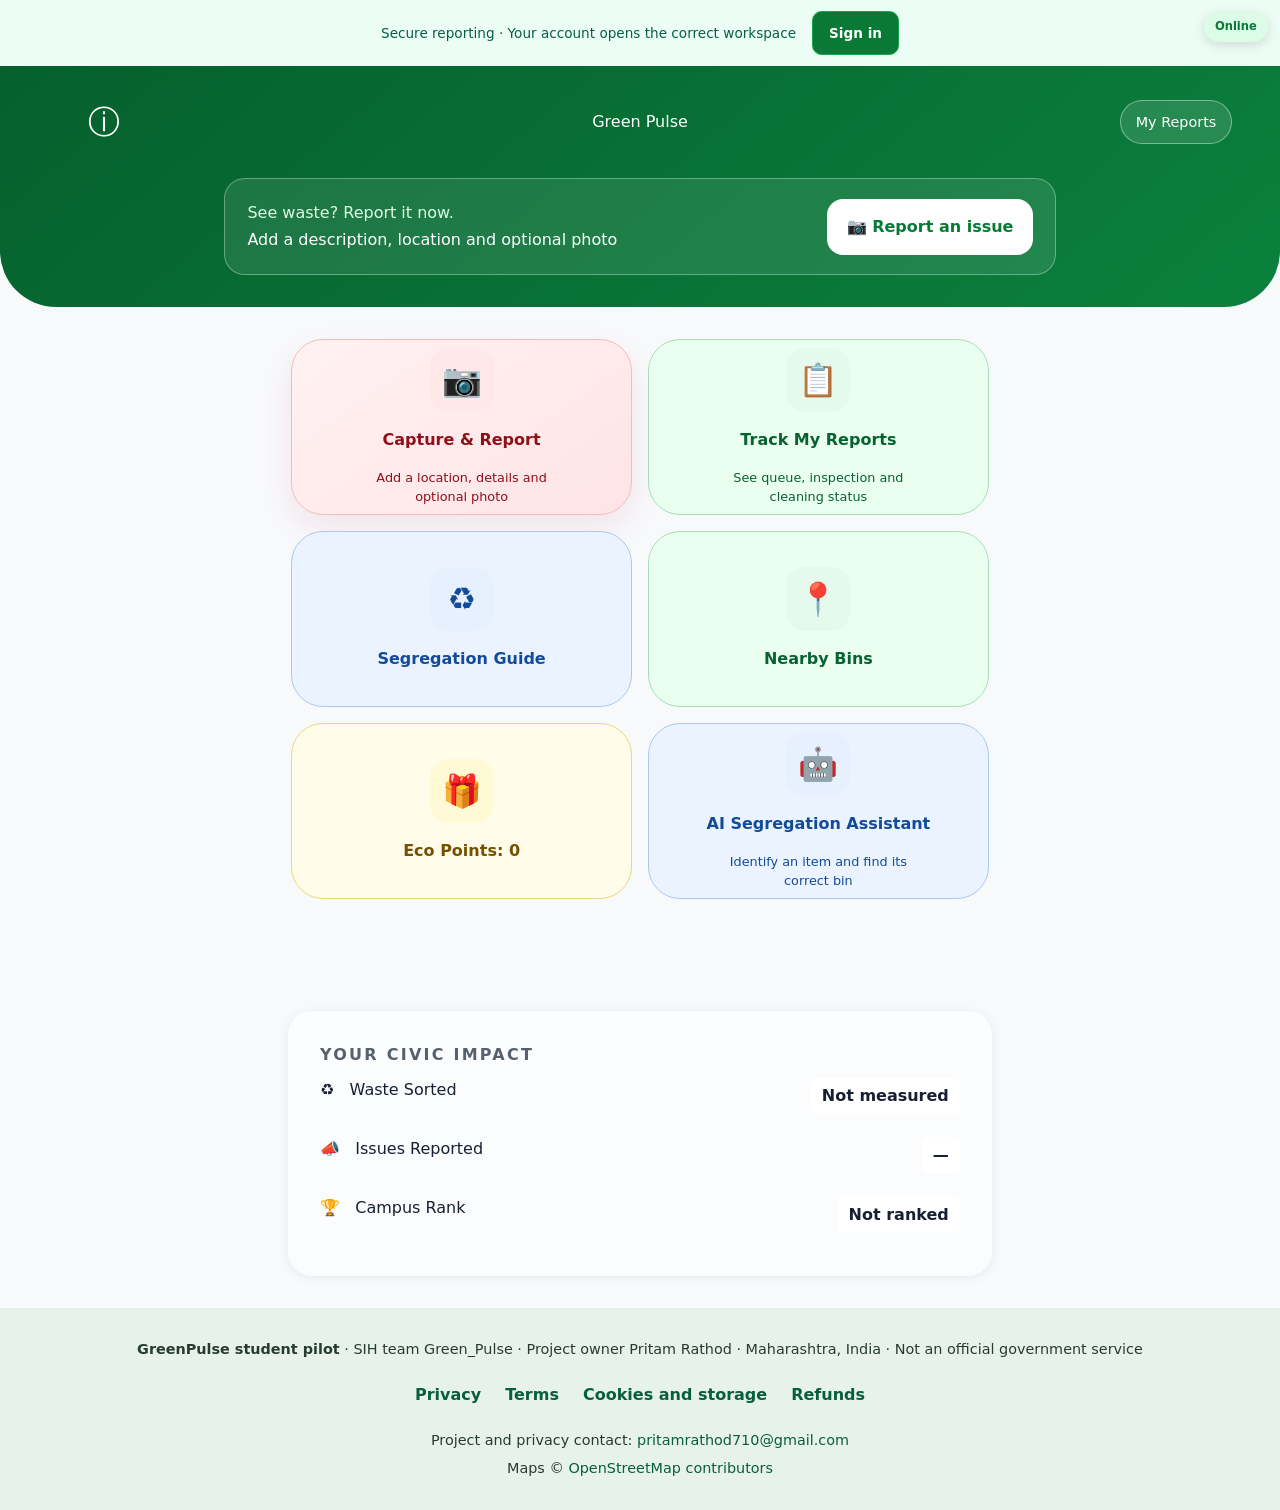
==== commit 1bf965ff: "Publish map access fix and Green_Pulse identity" ====
--- a/index.html
+++ b/index.html
@@ -1,10 +1,10 @@
 <!doctype html>
 <html lang="en">
   <head>
-    <meta http-equiv="Content-Security-Policy" content="default-src &#39;self&#39;; script-src &#39;self&#39;; style-src &#39;self&#39; &#39;unsafe-inline&#39;; img-src &#39;self&#39; data: blob: https://*.tile.openstreetmap.org; connect-src &#39;self&#39; https://greenpulse-api-o5a2.onrender.com; object-src &#39;none&#39;; base-uri &#39;self&#39;; form-action &#39;self&#39;; worker-src &#39;self&#39;">
+    <meta http-equiv="Content-Security-Policy" content="default-src &#39;self&#39;; script-src &#39;self&#39;; style-src &#39;self&#39; &#39;unsafe-inline&#39;; img-src &#39;self&#39; data: blob: https://tile.openstreetmap.org; connect-src &#39;self&#39; https://greenpulse-api-o5a2.onrender.com; object-src &#39;none&#39;; base-uri &#39;self&#39;; form-action &#39;self&#39;; worker-src &#39;self&#39;">
 
     <meta charset="UTF-8" />
-    <meta name="referrer" content="no-referrer" />
+    <meta name="referrer" content="strict-origin-when-cross-origin" />
     <link rel="icon" type="image/svg+xml" href="./favicon.svg" />
     <link rel="apple-touch-icon" href="./social-preview.png" />
     <link rel="manifest" href="./manifest.webmanifest" />
@@ -29,10 +29,11 @@
     <meta name="apple-mobile-web-app-capable" content="yes" />
     <meta name="viewport" content="width=device-width, initial-scale=1.0" />
     <title>GreenPulse by Pritam Rathod · Waste Segregation and Reporting Pilot</title>
-    <script type="module" crossorigin src="./assets/index-Sd8z8sH_.js"></script>
+    <script type="module" crossorigin src="./assets/index-DNreuArz.js"></script>
     <link rel="stylesheet" crossorigin href="./assets/index-CNrAorXS.css">
   </head>
   <body>
     <div id="root"></div>
+
   </body>
 </html>
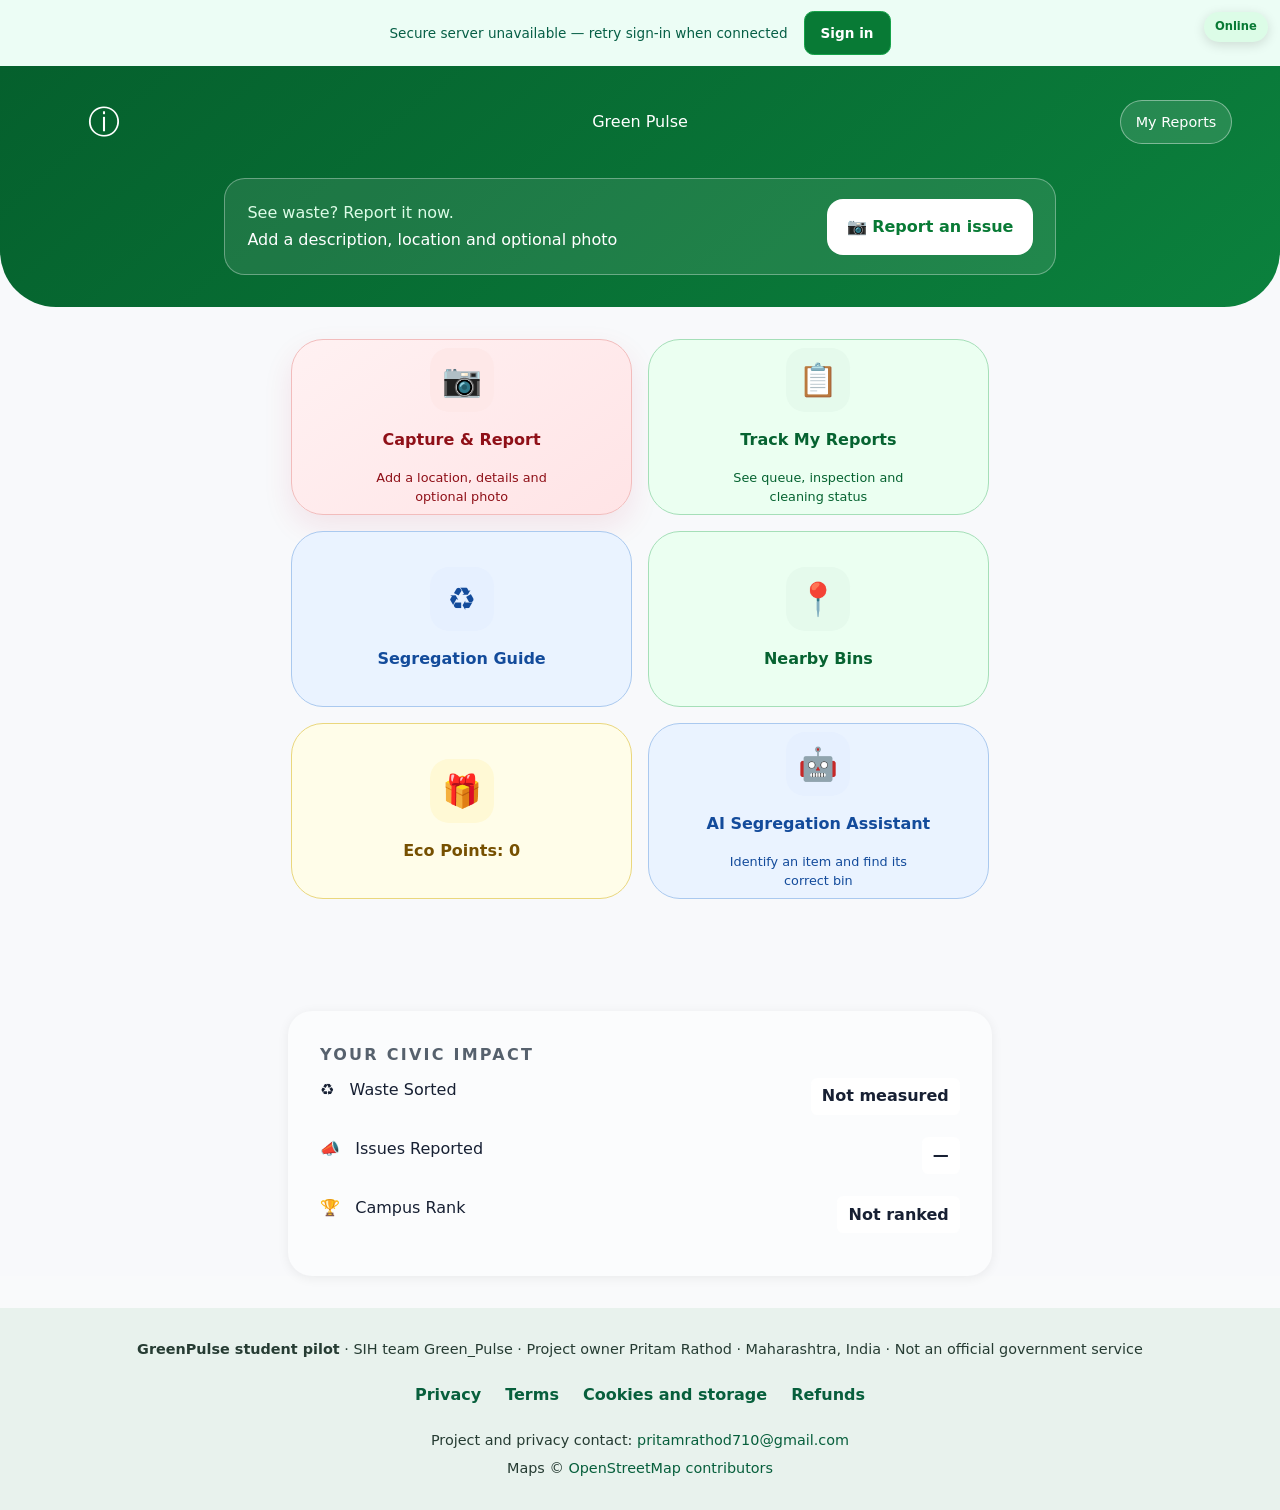
==== commit a798792c: "Publish evaluator login readiness experience" ====
--- a/index.html
+++ b/index.html
@@ -29,11 +29,10 @@
     <meta name="apple-mobile-web-app-capable" content="yes" />
     <meta name="viewport" content="width=device-width, initial-scale=1.0" />
     <title>GreenPulse by Pritam Rathod · Waste Segregation and Reporting Pilot</title>
-    <script type="module" crossorigin src="./assets/index-DNreuArz.js"></script>
-    <link rel="stylesheet" crossorigin href="./assets/index-CNrAorXS.css">
+    <script type="module" crossorigin src="./assets/index-3J-EMRE0.js"></script>
+    <link rel="stylesheet" crossorigin href="./assets/index-DGN0rfo-.css">
   </head>
   <body>
     <div id="root"></div>
-
   </body>
 </html>
--- a/assets/index-DGN0rfo-.css
+++ b/assets/index-DGN0rfo-.css
@@ -0,0 +1 @@
+*,:before,:after,::backdrop{--tw-border-spacing-x:0;--tw-border-spacing-y:0;--tw-translate-x:0;--tw-translate-y:0;--tw-rotate:0;--tw-skew-x:0;--tw-skew-y:0;--tw-scale-x:1;--tw-scale-y:1;--tw-pan-x: ;--tw-pan-y: ;--tw-pinch-zoom: ;--tw-scroll-snap-strictness:proximity;--tw-gradient-from-position: ;--tw-gradient-via-position: ;--tw-gradient-to-position: ;--tw-ordinal: ;--tw-slashed-zero: ;--tw-numeric-figure: ;--tw-numeric-spacing: ;--tw-numeric-fraction: ;--tw-ring-inset: ;--tw-ring-offset-width:0px;--tw-ring-offset-color:#fff;--tw-ring-color:#3b82f680;--tw-ring-offset-shadow:0 0 #0000;--tw-ring-shadow:0 0 #0000;--tw-shadow:0 0 #0000;--tw-shadow-colored:0 0 #0000;--tw-blur: ;--tw-brightness: ;--tw-contrast: ;--tw-grayscale: ;--tw-hue-rotate: ;--tw-invert: ;--tw-saturate: ;--tw-sepia: ;--tw-drop-shadow: ;--tw-backdrop-blur: ;--tw-backdrop-brightness: ;--tw-backdrop-contrast: ;--tw-backdrop-grayscale: ;--tw-backdrop-hue-rotate: ;--tw-backdrop-invert: ;--tw-backdrop-opacity: ;--tw-backdrop-saturate: ;--tw-backdrop-sepia: ;--tw-contain-size: ;--tw-contain-layout: ;--tw-contain-paint: ;--tw-contain-style: }*,:before,:after{box-sizing:border-box;border:0 solid #e5e7eb}:before,:after{--tw-content:""}html,:host{-webkit-text-size-adjust:100%;tab-size:4;font-feature-settings:normal;font-variation-settings:normal;-webkit-tap-highlight-color:transparent;font-family:ui-sans-serif,system-ui,sans-serif,Apple Color Emoji,Segoe UI Emoji,Segoe UI Symbol,Noto Color Emoji;line-height:1.5}body{line-height:inherit;margin:0}hr{height:0;color:inherit;border-top-width:1px}abbr:where([title]){-webkit-text-decoration:underline dotted;text-decoration:underline dotted}h1,h2,h3,h4,h5,h6{font-size:inherit;font-weight:inherit}a{color:inherit;-webkit-text-decoration:inherit;text-decoration:inherit}b,strong{font-weight:bolder}code,kbd,samp,pre{font-feature-settings:normal;font-variation-settings:normal;font-family:ui-monospace,SFMono-Regular,Menlo,Monaco,Consolas,Liberation Mono,Courier New,monospace;font-size:1em}small{font-size:80%}sub,sup{vertical-align:baseline;font-size:75%;line-height:0;position:relative}sub{bottom:-.25em}sup{top:-.5em}table{text-indent:0;border-color:inherit;border-collapse:collapse}button,input,optgroup,select,textarea{font-feature-settings:inherit;font-variation-settings:inherit;font-family:inherit;font-size:100%;font-weight:inherit;line-height:inherit;letter-spacing:inherit;color:inherit;margin:0;padding:0}button,select{text-transform:none}button,input:where([type=button]),input:where([type=reset]),input:where([type=submit]){-webkit-appearance:button;background-color:#0000;background-image:none}:-moz-focusring{outline:auto}:-moz-ui-invalid{box-shadow:none}progress{vertical-align:baseline}::-webkit-inner-spin-button{height:auto}::-webkit-outer-spin-button{height:auto}[type=search]{-webkit-appearance:textfield;outline-offset:-2px}::-webkit-search-decoration{-webkit-appearance:none}::-webkit-file-upload-button{-webkit-appearance:button;font:inherit}summary{display:list-item}blockquote,dl,dd,h1,h2,h3,h4,h5,h6,hr,figure,p,pre{margin:0}fieldset{margin:0;padding:0}legend{padding:0}ol,ul,menu{margin:0;padding:0;list-style:none}dialog{padding:0}textarea{resize:vertical}input::-moz-placeholder{opacity:1;color:#9ca3af}textarea::-moz-placeholder{opacity:1;color:#9ca3af}input::placeholder,textarea::placeholder{opacity:1;color:#9ca3af}button,[role=button]{cursor:pointer}:disabled{cursor:default}img,svg,video,canvas,audio,iframe,embed,object{vertical-align:middle;display:block}img,video{max-width:100%;height:auto}[hidden]:where(:not([hidden=until-found])){display:none}body{--tw-bg-opacity:1;background-color:rgb(249 250 251/var(--tw-bg-opacity,1));--tw-text-opacity:1;color:rgb(17 24 39/var(--tw-text-opacity,1));-webkit-font-smoothing:antialiased;-moz-osx-font-smoothing:grayscale}.\!visible{visibility:visible!important}.visible{visibility:visible}.block{display:block}.hidden{display:none}.resize{resize:both}.filter{filter:var(--tw-blur) var(--tw-brightness) var(--tw-contrast) var(--tw-grayscale) var(--tw-hue-rotate) var(--tw-invert) var(--tw-saturate) var(--tw-sepia) var(--tw-drop-shadow)}.leaflet-pane,.leaflet-tile,.leaflet-marker-icon,.leaflet-marker-shadow,.leaflet-tile-container,.leaflet-pane>svg,.leaflet-pane>canvas,.leaflet-zoom-box,.leaflet-image-layer,.leaflet-layer{position:absolute;top:0;left:0}.leaflet-container{overflow:hidden}.leaflet-tile,.leaflet-marker-icon,.leaflet-marker-shadow{-webkit-user-select:none;user-select:none;-webkit-user-drag:none}.leaflet-tile::selection{background:0 0}.leaflet-safari .leaflet-tile{image-rendering:-webkit-optimize-contrast}.leaflet-safari .leaflet-tile-container{-webkit-transform-origin:0 0;width:1600px;height:1600px}.leaflet-marker-icon,.leaflet-marker-shadow{display:block}.leaflet-container .leaflet-overlay-pane svg{max-width:none!important;max-height:none!important}.leaflet-container .leaflet-marker-pane img,.leaflet-container .leaflet-shadow-pane img,.leaflet-container .leaflet-tile-pane img,.leaflet-container img.leaflet-image-layer,.leaflet-container .leaflet-tile{width:auto;padding:0;max-width:none!important;max-height:none!important}.leaflet-container img.leaflet-tile{mix-blend-mode:plus-lighter}.leaflet-container.leaflet-touch-zoom{touch-action:pan-x pan-y}.leaflet-container.leaflet-touch-drag{touch-action:none;touch-action:pinch-zoom}.leaflet-container.leaflet-touch-drag.leaflet-touch-zoom{touch-action:none}.leaflet-container{-webkit-tap-highlight-color:transparent}.leaflet-container a{-webkit-tap-highlight-color:#33b5e566}.leaflet-tile{filter:inherit;visibility:hidden}.leaflet-tile-loaded{visibility:inherit}.leaflet-zoom-box{box-sizing:border-box;z-index:800;width:0;height:0}.leaflet-overlay-pane svg{-moz-user-select:none}.leaflet-pane{z-index:400}.leaflet-tile-pane{z-index:200}.leaflet-overlay-pane{z-index:400}.leaflet-shadow-pane{z-index:500}.leaflet-marker-pane{z-index:600}.leaflet-tooltip-pane{z-index:650}.leaflet-popup-pane{z-index:700}.leaflet-map-pane canvas{z-index:100}.leaflet-map-pane svg{z-index:200}.leaflet-vml-shape{width:1px;height:1px}.lvml{behavior:url(#default#VML);display:inline-block;position:absolute}.leaflet-control{z-index:800;pointer-events:visiblePainted;pointer-events:auto;position:relative}.leaflet-top,.leaflet-bottom{z-index:1000;pointer-events:none;position:absolute}.leaflet-top{top:0}.leaflet-right{right:0}.leaflet-bottom{bottom:0}.leaflet-left{left:0}.leaflet-control{float:left;clear:both}.leaflet-right .leaflet-control{float:right}.leaflet-top .leaflet-control{margin-top:10px}.leaflet-bottom .leaflet-control{margin-bottom:10px}.leaflet-left .leaflet-control{margin-left:10px}.leaflet-right .leaflet-control{margin-right:10px}.leaflet-fade-anim .leaflet-popup{opacity:0;transition:opacity .2s linear}.leaflet-fade-anim .leaflet-map-pane .leaflet-popup{opacity:1}.leaflet-zoom-animated{transform-origin:0 0}svg.leaflet-zoom-animated{will-change:transform}.leaflet-zoom-anim .leaflet-zoom-animated{transition:transform .25s cubic-bezier(0,0,.25,1)}.leaflet-zoom-anim .leaflet-tile,.leaflet-pan-anim .leaflet-tile{transition:none}.leaflet-zoom-anim .leaflet-zoom-hide{visibility:hidden}.leaflet-interactive{cursor:pointer}.leaflet-grab{cursor:grab}.leaflet-crosshair,.leaflet-crosshair .leaflet-interactive{cursor:crosshair}.leaflet-popup-pane,.leaflet-control{cursor:auto}.leaflet-dragging .leaflet-grab,.leaflet-dragging .leaflet-grab .leaflet-interactive,.leaflet-dragging .leaflet-marker-draggable{cursor:move;cursor:grabbing}.leaflet-marker-icon,.leaflet-marker-shadow,.leaflet-image-layer,.leaflet-pane>svg path,.leaflet-tile-container{pointer-events:none}.leaflet-marker-icon.leaflet-interactive,.leaflet-image-layer.leaflet-interactive,.leaflet-pane>svg path.leaflet-interactive,svg.leaflet-image-layer.leaflet-interactive path{pointer-events:visiblePainted;pointer-events:auto}.leaflet-container{outline-offset:1px;background:#ddd}.leaflet-container a{color:#0078a8}.leaflet-zoom-box{background:#ffffff80;border:2px dotted #38f}.leaflet-container{font-family:Helvetica Neue,Arial,Helvetica,sans-serif;font-size:.75rem;line-height:1.5}.leaflet-bar{border-radius:4px;box-shadow:0 1px 5px #000000a6}.leaflet-bar a{text-align:center;color:#000;background-color:#fff;border-bottom:1px solid #ccc;width:26px;height:26px;line-height:26px;text-decoration:none;display:block}.leaflet-bar a,.leaflet-control-layers-toggle{background-position:50%;background-repeat:no-repeat;display:block}.leaflet-bar a:hover,.leaflet-bar a:focus{background-color:#f4f4f4}.leaflet-bar a:first-child{border-top-left-radius:4px;border-top-right-radius:4px}.leaflet-bar a:last-child{border-bottom:none;border-bottom-right-radius:4px;border-bottom-left-radius:4px}.leaflet-bar a.leaflet-disabled{cursor:default;color:#bbb;background-color:#f4f4f4}.leaflet-touch .leaflet-bar a{width:30px;height:30px;line-height:30px}.leaflet-touch .leaflet-bar a:first-child{border-top-left-radius:2px;border-top-right-radius:2px}.leaflet-touch .leaflet-bar a:last-child{border-bottom-right-radius:2px;border-bottom-left-radius:2px}.leaflet-control-zoom-in,.leaflet-control-zoom-out{text-indent:1px;font:700 18px Lucida Console,Monaco,monospace}.leaflet-touch .leaflet-control-zoom-in,.leaflet-touch .leaflet-control-zoom-out{font-size:22px}.leaflet-control-layers{background:#fff;border-radius:5px;box-shadow:0 1px 5px #0006}.leaflet-control-layers-toggle{background-image:url([data-uri]);width:36px;height:36px}.leaflet-retina .leaflet-control-layers-toggle{background-image:url([data-uri]);background-size:26px 26px}.leaflet-touch .leaflet-control-layers-toggle{width:44px;height:44px}.leaflet-control-layers .leaflet-control-layers-list,.leaflet-control-layers-expanded .leaflet-control-layers-toggle{display:none}.leaflet-control-layers-expanded .leaflet-control-layers-list{display:block;position:relative}.leaflet-control-layers-expanded{color:#333;background:#fff;padding:6px 10px 6px 6px}.leaflet-control-layers-scrollbar{padding-right:5px;overflow:hidden scroll}.leaflet-control-layers-selector{margin-top:2px;position:relative;top:1px}.leaflet-control-layers label{font-size:1.08333em;display:block}.leaflet-control-layers-separator{border-top:1px solid #ddd;height:0;margin:5px -10px 5px -6px}.leaflet-default-icon-path{background-image:url([data-uri])}.leaflet-container .leaflet-control-attribution{background:#fffc;margin:0}.leaflet-control-attribution,.leaflet-control-scale-line{color:#333;padding:0 5px;line-height:1.4}.leaflet-control-attribution a{text-decoration:none}.leaflet-control-attribution a:hover,.leaflet-control-attribution a:focus{text-decoration:underline}.leaflet-attribution-flag{width:1em;height:.6669em;vertical-align:baseline!important;display:inline!important}.leaflet-left .leaflet-control-scale{margin-left:5px}.leaflet-bottom .leaflet-control-scale{margin-bottom:5px}.leaflet-control-scale-line{white-space:nowrap;box-sizing:border-box;text-shadow:1px 1px #fff;background:#fffc;border:2px solid #777;border-top:none;padding:2px 5px 1px;line-height:1.1}.leaflet-control-scale-line:not(:first-child){border-top:2px solid #777;border-bottom:none;margin-top:-2px}.leaflet-control-scale-line:not(:first-child):not(:last-child){border-bottom:2px solid #777}.leaflet-touch .leaflet-control-attribution,.leaflet-touch .leaflet-control-layers,.leaflet-touch .leaflet-bar{box-shadow:none}.leaflet-touch .leaflet-control-layers,.leaflet-touch .leaflet-bar{background-clip:padding-box;border:2px solid #0003}.leaflet-popup{text-align:center;margin-bottom:20px;position:absolute}.leaflet-popup-content-wrapper{text-align:left;border-radius:12px;padding:1px}.leaflet-popup-content{min-height:1px;margin:13px 24px 13px 20px;font-size:1.08333em;line-height:1.3}.leaflet-popup-content p{margin:1.3em 0}.leaflet-popup-tip-container{pointer-events:none;width:40px;height:20px;margin-top:-1px;margin-left:-20px;position:absolute;left:50%;overflow:hidden}.leaflet-popup-tip{pointer-events:auto;width:17px;height:17px;margin:-10px auto 0;padding:1px;transform:rotate(45deg)}.leaflet-popup-content-wrapper,.leaflet-popup-tip{color:#333;background:#fff;box-shadow:0 3px 14px #0006}.leaflet-container a.leaflet-popup-close-button{text-align:center;color:#757575;background:0 0;border:none;width:24px;height:24px;font:16px/24px Tahoma,Verdana,sans-serif;text-decoration:none;position:absolute;top:0;right:0}.leaflet-container a.leaflet-popup-close-button:hover,.leaflet-container a.leaflet-popup-close-button:focus{color:#585858}.leaflet-popup-scrolled{overflow:auto}.leaflet-oldie .leaflet-popup-content-wrapper{-ms-zoom:1}.leaflet-oldie .leaflet-popup-tip{-ms-filter:"progid:DXImageTransform.Microsoft.Matrix(M11=0.70710678, M12=0.70710678, M21=-0.70710678, M22=0.70710678)";width:24px;filter:progid:DXImageTransform.Microsoft.Matrix(M11=.707107, M12=.707107, M21=-.707107, M22=.707107);margin:0 auto}.leaflet-oldie .leaflet-control-zoom,.leaflet-oldie .leaflet-control-layers,.leaflet-oldie .leaflet-popup-content-wrapper,.leaflet-oldie .leaflet-popup-tip{border:1px solid #999}.leaflet-div-icon{background:#fff;border:1px solid #666}.leaflet-tooltip{color:#222;white-space:nowrap;-webkit-user-select:none;user-select:none;pointer-events:none;background-color:#fff;border:1px solid #fff;border-radius:3px;padding:6px;position:absolute;box-shadow:0 1px 3px #0006}.leaflet-tooltip.leaflet-interactive{cursor:pointer;pointer-events:auto}.leaflet-tooltip-top:before,.leaflet-tooltip-bottom:before,.leaflet-tooltip-left:before,.leaflet-tooltip-right:before{pointer-events:none;content:"";background:0 0;border:6px solid #0000;position:absolute}.leaflet-tooltip-bottom{margin-top:6px}.leaflet-tooltip-top{margin-top:-6px}.leaflet-tooltip-bottom:before,.leaflet-tooltip-top:before{margin-left:-6px;left:50%}.leaflet-tooltip-top:before{border-top-color:#fff;margin-bottom:-12px;bottom:0}.leaflet-tooltip-bottom:before{border-bottom-color:#fff;margin-top:-12px;margin-left:-6px;top:0}.leaflet-tooltip-left{margin-left:-6px}.leaflet-tooltip-right{margin-left:6px}.leaflet-tooltip-left:before,.leaflet-tooltip-right:before{margin-top:-6px;top:50%}.leaflet-tooltip-left:before{border-left-color:#fff;margin-right:-12px;right:0}.leaflet-tooltip-right:before{border-right-color:#fff;margin-left:-12px;left:0}@media print{.leaflet-control{-webkit-print-color-adjust:exact;print-color-adjust:exact}}*{box-sizing:border-box}html{scroll-behavior:smooth}button,input,textarea,select{font:inherit}button{cursor:pointer;min-height:44px}button:focus-visible,input:focus-visible,textarea:focus-visible,select:focus-visible,a:focus-visible{outline-offset:3px;outline:3px solid #fbbf24}.landing,.citizen,.admin{color:#172033;background:#f8f9fb;min-height:100vh}.skip{z-index:3000;color:#065f46;background:#fff;border-radius:.5rem;padding:.7rem 1rem;position:fixed;top:-4rem;left:1rem}.skip:focus{top:1rem}.hero{text-align:center;color:#fff;background:linear-gradient(140deg,#05602d,#0b813d);border-radius:0 0 4rem 4rem;padding:4.5rem 1.5rem 4rem;position:relative;overflow:hidden;box-shadow:0 18px 35px #0f51322c}.hero>*{z-index:1;position:relative}.hero-glow{z-index:0;background:radial-gradient(circle,#fff2,#0000 68%);border-radius:50%;width:38rem;height:38rem;animation:8s ease-in-out infinite alternate drift;position:absolute;inset:-40% -10% auto auto}.logo{background:#fff;border-radius:50%;place-items:center;width:6rem;height:6rem;margin:auto;font-size:3rem;display:grid;box-shadow:0 12px 30px #064e3b44}.hero-kicker{letter-spacing:.08em;text-transform:uppercase;background:#0002;border:1px solid #fff8;border-radius:999px;margin:1.4rem 0 0;padding:.35rem .8rem;font-size:.8rem;font-weight:800;display:inline-block}.hero h1{margin:.6rem 0 0;font-size:clamp(3rem,8vw,5rem)}.hero h2{margin:.2rem 0 .8rem;font-size:clamp(1.2rem,3vw,1.8rem)}.hero-copy{color:#fff;max-width:45rem;margin:0 auto 1.8rem;font-size:1.05rem;line-height:1.7}.hero-actions{grid-template-columns:repeat(2,minmax(0,15rem));justify-content:center;gap:.8rem;display:grid}.hero button{color:#065f46;background:#fff;border:0;border-radius:99px;width:100%;padding:1.15rem;font-size:1.05rem;font-weight:800;transition:all .25s;box-shadow:0 10px 25px #064e3b44}.hero button.hero-signin{color:#fff;background:#043d27;border:1px solid #fff9}.hero button:hover{transform:translateY(-3px);box-shadow:0 15px 35px #064e3b66}.trust-row{color:#fff;flex-wrap:wrap;justify-content:center;gap:.7rem 1.5rem;margin-top:1.4rem;font-size:.9rem;display:flex}.features{max-width:48rem;margin:auto;padding:4rem 1.5rem}.label{text-transform:uppercase;letter-spacing:.14em;color:#56616d;font-weight:800}.features>article{background:#fff;border:1px solid #e6e8ec;border-radius:1.2rem;gap:1.2rem;margin:1.2rem 0;padding:1.5rem;transition:all .25s;display:flex;box-shadow:0 3px 10px #1111}.features>article:hover{transform:translateY(-4px);box-shadow:0 14px 35px #0f172a14}.features article p{color:#52606d;margin:.4rem 0}.icon{background:#fff;border-radius:1.2rem;flex:none;place-items:center;width:4rem;height:4rem;font-size:2rem;display:grid}.icon.blue{background:#e6f0ff}.icon.red{background:#fee8e8}.icon.green{background:#e5faec}.icon.yellow{background:#fff9d5}.link{color:#075f3c;background:0 0;border:0;margin:4rem auto 0;font-weight:800;display:block}.journey,.gov-ready{max-width:76rem;margin:0 auto;padding:4rem 1.5rem}.journey>h2,.gov-ready h2{max-width:48rem;font-size:clamp(1.7rem,4vw,2.6rem)}.journey-grid{grid-template-columns:repeat(5,1fr);gap:.8rem;margin-top:2rem;display:grid}.journey-grid article{background:#fff;border:1px solid #e2e8f0;border-radius:1rem;padding:1.2rem;position:relative;box-shadow:0 6px 20px #0f172a0c}.journey-grid article>span{color:#065f46;background:#dcfce7;border-radius:50%;place-items:center;width:2rem;height:2rem;margin-bottom:.8rem;font-weight:900;display:grid}.journey-grid article b,.journey-grid article p{display:block}.journey-grid article p{color:#52606d;font-size:.9rem;line-height:1.5}.gov-ready{color:#fff;background:#052e22;border-radius:2rem;grid-template-columns:1.2fr 1fr;align-items:center;gap:3rem;margin-bottom:4rem;display:grid}.gov-ready .label{color:#a7f3d0}.gov-ready p{color:#ecfdf5;line-height:1.7}.readiness-grid{grid-template-columns:1fr 1fr;gap:.7rem;display:grid}.readiness-grid article{background:#ffffff0d;border:1px solid #fff5;border-radius:1rem;padding:1.1rem;display:grid}.readiness-grid b{color:#bbf7d0;font-size:1.8rem}.readiness-grid span{color:#fff;font-size:.9rem}.citizen>header{color:#fff;background:linear-gradient(140deg,#05602d,#0b813d);border-radius:0 0 3.5rem 3.5rem;padding:2rem clamp(1.2rem,5vw,3rem)}.top{text-align:center;grid-template-columns:3rem 1fr 3rem;align-items:center;display:grid}.top h1{margin:0}.top button{color:#fff;background:0 0;border:0;font-size:2rem}.clean{text-transform:uppercase;background:#fff2;border:1px solid #fff5;border-radius:1rem;justify-content:space-between;align-items:center;margin-top:2rem;padding:1.5rem;display:flex}.clean strong{font-size:2rem}.actions{grid-template-columns:repeat(2,minmax(0,1fr));gap:1rem;max-width:46rem;margin:2rem auto;padding:0 1.2rem;display:grid}.actions>button{border:1px solid;border-radius:2rem;flex-direction:column;justify-content:center;align-items:center;gap:1rem;min-height:11rem;transition:all .2s;display:flex}.actions>button:hover{transform:translateY(-4px)}.actions>.blue{color:#134b9b;background:#eaf3ff;border-color:#aac9ef}.actions>.red{color:#8f1018;background:#fff0f0;border-color:#f2bcbc}.actions>.green{color:#066331;background:#ebfff1;border-color:#a5dfb8}.actions>.yellow{color:#765000;background:#fffde9;border-color:#ead77d}.impact{background:#fbfcfd;border-radius:1.5rem;max-width:44rem;margin:7rem auto 2rem;padding:2rem;box-shadow:0 2px 12px #1111}.impact div{justify-content:space-between;padding:.7rem 0;display:flex}.impact div b{background:#fff;border-radius:.4rem;padding:.4rem .7rem}.impact small{color:#52606d}.shade{z-index:1000;background:#0a0f14b5;place-items:center;padding:1.2rem;animation:.2s fade;display:grid;position:fixed;inset:0}.modal{text-align:center;background:#fff;border-radius:2rem;width:min(38rem,100%);max-height:92vh;padding:2rem;animation:.25s rise;overflow:auto;box-shadow:0 25px 70px #0006}.scanner{cursor:pointer;background:#fafbfc;border:4px dashed #aeb4bd;border-radius:1.3rem;place-items:center;height:18rem;display:grid;overflow:hidden}.scanner span{gap:1rem;font-size:3rem;display:grid}.scanner span b{color:#52606d;font-size:1rem}.scanner img{-o-object-fit:cover;object-fit:cover;width:100%;height:100%}.scanner input,.photo input{display:none}.result h2{color:#087a35}.result small{color:#4b5563}.dark{color:#fff;background:#192438;border:0;border-radius:1rem;width:100%;margin-top:1rem;padding:1rem;font-weight:800}.report h2{text-align:left;color:#a30e15}.report textarea{border:2px solid #c9ced6;border-radius:1rem;width:100%;min-height:9rem;padding:1rem}.photo{color:#184f9c;cursor:pointer;background:#edf4ff;border-radius:.8rem;margin:1rem 0;padding:.85rem;font-weight:700;display:block}.report>p{color:#52606d}.message{border-radius:.7rem;padding:.8rem}.message.error{color:#9f1010;background:#fff0f0}.message.ok{color:#065f46;background:#ecfdf3}.buttons{grid-template-columns:1fr 1fr;gap:1rem;margin-top:1rem;display:grid}.buttons button{border:0;border-radius:1rem;padding:1rem;font-weight:800}.buttons button:first-child{color:#172033;background:#e8eaee}.buttons button:last-child{color:#fff;background:#b5141b}.buttons button:disabled{opacity:.5}.gift{font-size:4rem}.greenText{color:#087a35}.left{text-align:left;margin-top:2rem}.voucher{text-align:left;border:1px solid #d9dde3;border-radius:1rem;justify-content:space-between;align-items:center;padding:1rem;display:flex}.voucher span{display:grid}.voucher small{color:#52606d}.voucher>strong{color:#704b00;background:#fff4bd;border-radius:.6rem;padding:.5rem}.admin>header{background:#fff;grid-template-columns:auto 1fr auto auto auto;align-items:center;gap:1rem;padding:1.5rem;display:grid;box-shadow:0 3px 10px #1112}.admin header>button{background:0 0;border:0;font-size:2rem}.admin header h1{margin:0}.admin header p{color:#52606d;margin:.3rem 0}.stat{text-align:center;border:1px solid;border-radius:1rem;padding:1rem}.stat b,.stat span{display:block}.stat.red{color:#9f1010;background:#fff5f5;border-color:#fecaca}.stat.green{color:#065f46;background:#f0fdf4;border-color:#bbf7d0}.map{height:62vh;min-height:32rem}.list{max-width:70rem;margin:auto;padding:2rem}.list>div{justify-content:space-between;display:flex}.list button{color:#fff;background:#087a35;border:0;border-radius:.6rem;padding:.6rem 1rem}.list article{border-bottom:1px solid #eee;justify-content:space-between;padding:1rem 0;display:flex}.list article span,.list small{color:#52606d}.workspace-loading{color:#172033;text-align:center;background:#f8fafc;place-items:center;min-height:100vh;display:grid}.workspace-loading span{font-size:3rem}.workspace-loading h1{margin:.5rem 0}.workspace-loading p{color:#52606d}.bin-map{border-radius:1rem;width:100%;height:18rem;overflow:hidden}.bin-notice{text-align:left;color:#64748b;font-size:.85rem}.bin-list{text-align:left;max-height:14rem;overflow:auto}.bin-list article{border-bottom:1px solid #eee;justify-content:space-between;align-items:center;gap:1rem;padding:.8rem 0;display:flex}.bin-list span{display:grid}.bin-list small{color:#6b7280;margin-top:.2rem}.bin-list strong{white-space:nowrap;color:#087a35}.leaflet-container{z-index:1}@media (width<=600px){.hero{padding-top:4rem}.hero-actions{grid-template-columns:1fr;max-width:22rem;margin:auto}.actions{gap:.8rem}.actions>button{min-height:10rem}.impact{border-radius:0;margin-top:5rem}.modal{border-radius:1.5rem;padding:1.2rem}.admin>header{grid-template-columns:2.5rem 1fr;gap:.7rem;padding:1rem}.admin header h1{font-size:1.15rem}.admin header p{font-size:.8rem}.stat{padding:.7rem;font-size:.8rem}.map{width:100%;height:60vh;min-height:24rem}.list{padding:1.2rem}.list article{gap:.3rem;display:grid}.bin-map{height:15rem}}.network{z-index:2000;border-radius:999px;padding:.4rem .7rem;font-size:.72rem;font-weight:800;position:fixed;top:.75rem;right:.75rem;box-shadow:0 3px 12px #0002}.network.online{color:#087a35;background:#dcfce7}.network.offline{color:#92400e;background:#fef3c7}.link.secondary{color:#334155;margin-top:1rem}.actions .wide{flex-direction:row;grid-column:1/-1;min-height:7rem}.stream-grid{grid-template-columns:1fr 1fr;gap:.7rem;display:grid}.stream-grid button{text-align:left;border:1px solid;border-radius:1rem;gap:.35rem;padding:1rem;display:grid}.stream-grid span{font-size:1.8rem}.stream-grid small{color:#475569}.stream-grid .green{background:#ecfdf3;border-color:#bbf7d0}.stream-grid .blue{background:#eff6ff;border-color:#bfdbfe}.stream-grid .red{background:#fff1f2;border-color:#fecdd3}.stream-grid .special{background:#f5f3ff;border-color:#c4b5fd}.stream-advice{text-align:left;background:#f1f5f9;border-radius:1rem;margin-top:1rem;padding:1rem}.stream-advice h3{margin:0}.form-row{text-align:left;grid-template-columns:2fr 1fr;gap:.7rem;margin-bottom:.8rem;display:grid}.form-row label{font-size:.8rem;font-weight:800}.form-row select{background:#fff;border:1px solid #d8dde5;border-radius:.7rem;width:100%;margin-top:.3rem;padding:.75rem;display:block}.analytics,.staff-summary{background:#f8fafc;grid-template-columns:repeat(4,1fr);gap:1rem;padding:1rem;display:grid}.analytics div,.staff-summary div{text-align:center;background:#fff;border:1px solid #e5e7eb;border-radius:1rem;padding:1rem;display:grid}.analytics b,.staff-summary b{color:#07883c;font-size:1.7rem}.analytics span,.staff-summary span{color:#64748b;font-size:.8rem}.stat.amber{color:#9a5b00;background:#fffbeb;border-color:#fde68a}.report-row{grid-template-columns:minmax(0,1fr) auto auto;align-items:center;gap:1rem;display:grid!important}.report-row>span:first-child{display:grid}.report-row small{margin-top:.3rem}.status{background:#f1f5f9;border-radius:999px;padding:.35rem .65rem;font-size:.75rem;font-weight:800}.status.pending{color:#b91c1c;background:#fee2e2}.status.assigned{color:#1d4ed8;background:#dbeafe}.status.in-progress{color:#9a5b00;background:#fef3c7}.status.resolved,.status.verified{color:#087a35;background:#dcfce7}.row-actions button{min-width:5rem}.staff{color:#172033;background:#f8fafc;min-height:100vh}.staff>header{color:#fff;background:linear-gradient(140deg,#065f46,#16a34a);grid-template-columns:auto 1fr auto;align-items:center;gap:1rem;padding:1.5rem;display:grid}.staff header button{border:0;border-radius:.7rem;padding:.7rem 1rem}.staff header h1{margin:0}.staff header p{color:#dcfce7;margin:.3rem 0}.staff-summary{grid-template-columns:repeat(3,1fr);max-width:60rem;margin:1.5rem auto}.task-list{gap:1rem;max-width:60rem;margin:auto;padding:1.5rem;display:grid}.task-list>article,.empty{background:#fff;border:1px solid #e5e7eb;border-radius:1.2rem;padding:1.3rem;box-shadow:0 4px 15px #0f172a0b}.task-head{justify-content:space-between;gap:1rem;display:flex}.task-head>span:first-child{display:grid}.task-head small{color:#64748b;margin-top:.3rem}.task-actions button{color:#fff;background:#16a34a;border:0;border-radius:.7rem;padding:.8rem 1rem;font-weight:800}.task-actions span{color:#087a35;font-weight:700}.empty{text-align:center}.empty>span{color:#16a34a;font-size:3rem}@media (width<=600px){.stream-grid,.form-row{grid-template-columns:1fr}.analytics{grid-template-columns:1fr 1fr}.report-row{grid-template-columns:1fr auto!important}.row-actions{grid-column:1/-1}.staff>header{grid-template-columns:auto 1fr}.staff>header>button:last-child{grid-column:1/-1}.staff-summary{margin:1rem}.task-list{padding:1rem}}.queue-tools{grid-template-columns:1fr 12rem;gap:.7rem;margin:1rem 0;display:grid!important}.queue-tools input,.queue-tools select{background:#fff;border:1px solid #cbd5e1;border-radius:.7rem;width:100%;padding:.75rem}.sla{color:#087a35!important;display:block!important}.sla.late{font-weight:800;color:#b91c1c!important}.audit{background:#fff;border:1px solid #e2e8f0;border-radius:1.5rem;max-width:70rem;margin:0 auto 4rem;padding:2rem}.audit h2{margin-top:0}.audit article{border-top:1px solid #f1f5f9;grid-template-columns:5rem 1fr auto;gap:1rem;padding:.8rem 0;display:grid}.audit article>span{color:#087a35;font-weight:900}.audit article small{color:#64748b}@keyframes fade{0%{opacity:0}to{opacity:1}}@keyframes rise{0%{opacity:0;transform:translateY(14px)}to{opacity:1;transform:none}}@keyframes drift{0%{transform:translate(0,0)}to{transform:translate(-2rem,2rem)}}@media (prefers-reduced-motion:reduce){*{scroll-behavior:auto!important;transition:none!important;animation:none!important}}@media (width<=800px){.journey-grid{grid-template-columns:1fr 1fr}.gov-ready{grid-template-columns:1fr;margin:0 1rem 3rem}.admin>header{grid-template-columns:auto 1fr repeat(3,auto)}.admin header>div:nth-child(2){grid-column:2/-1}.queue-tools{grid-template-columns:1fr}.audit article{grid-template-columns:4rem 1fr}.audit article small{grid-column:2}}@media (width<=520px){.journey-grid{grid-template-columns:1fr}.readiness-grid{grid-template-columns:1fr 1fr}.hero{border-radius:0 0 2.5rem 2.5rem}.trust-row{display:grid}.admin>header{grid-template-columns:auto 1fr}.admin .stat{font-size:.72rem}.audit{margin:0 1rem 3rem;padding:1.2rem}}.landing>footer{text-align:center;color:#64748b;padding:0 1rem 3rem}.top .track-top{color:#fff;background:#ffffff1f;border:1px solid #fff6;border-radius:999px;width:auto;padding:.55rem .8rem;font-size:.75rem}.quick-report{text-align:left;background:#ffffff18;border:1px solid #fff5;border-radius:1.3rem;justify-content:space-between;align-items:center;gap:1rem;max-width:52rem;margin:2rem auto 0;padding:1.2rem 1.4rem;display:flex}.quick-report p,.quick-report h2{margin:.15rem 0}.quick-report p{color:#dcfce7}.quick-report button{color:#087a35;white-space:nowrap;background:#fff;border:0;border-radius:1rem;padding:1rem 1.2rem;font-weight:900}.actions>button small{color:currentColor;opacity:.75;max-width:14rem}.actions>.primary-action{background:linear-gradient(145deg,#fff1f2,#ffe4e6);box-shadow:0 12px 30px #be123c18}.citizen-reports{text-align:left;gap:1rem;display:grid}.citizen-reports>article{background:#f8fafc;border:1px solid #e2e8f0;border-radius:1rem;padding:1rem}.citizen-reports article>div:first-child{gap:.6rem;display:grid}.citizen-reports .status{width:max-content}.citizen-reports p{color:#475569}.citizen-reports small{color:#087a35;font-weight:700}.citizen-reports button{color:#fff;background:#16a34a;border:0;border-radius:.65rem;margin-top:.8rem;padding:.7rem;font-weight:800}.progress-track{grid-template-columns:repeat(6,1fr);gap:.25rem;margin-top:.9rem;display:grid!important}.progress-track i{background:#e2e8f0;border-radius:99px;height:.35rem}.progress-track i.done{background:#22c55e}.verified-note{background:#ecfdf3;border-radius:.7rem;padding:.7rem;color:#087a35!important}.status.cleaning{color:#9a5b00;background:#fef3c7}.status.citizen-confirmed{color:#065f46;background:#a7f3d0}@media (width<=600px){.quick-report{flex-direction:column;align-items:stretch}.quick-report button{width:100%}.top{grid-template-columns:3rem 1fr auto}.top h1{font-size:1.25rem}.actions{grid-template-columns:1fr 1fr}.actions>button{min-height:9rem;padding:.7rem}.actions>button small{font-size:.7rem}}.top .track-top{white-space:nowrap;min-width:max-content;line-height:1.2}.top{grid-template-columns:minmax(3.5rem,7rem) 1fr minmax(7rem,auto);gap:.75rem}.top .track-top{white-space:nowrap;justify-self:end;min-width:7rem;font-size:.9rem;line-height:1.2}@media (width<=600px){.top{grid-template-columns:3rem 1fr 6.4rem}.top .track-top{min-width:6.4rem;padding:.55rem .65rem;font-size:.8rem}}.classifier{text-align:left}.classifier-heading{align-items:flex-start;gap:1rem;margin-bottom:1rem;display:flex}.classifier-heading>span{background:#dcfce7;border-radius:1rem;flex:0 0 3.3rem;place-items:center;width:3.3rem;height:3.3rem;font-size:1.8rem;display:grid}.classifier-heading h2{color:#065f46;margin:.15rem 0}.classifier-heading p{color:#52606d;margin:.35rem 0 0;line-height:1.5}.classifier .scanner{text-align:center;background:#f0fdf4;border-color:#86bca0;width:100%;height:10rem}.classifier .scanner:hover{background:#ecfdf3;border-color:#087a35}.classifier .scanner:disabled{cursor:not-allowed;opacity:.7}.classifier .scanner span{gap:.45rem;font-size:2.2rem}.classifier .scanner span b{color:#065f46}.classifier .scanner span small{color:#64748b;padding:0 .7rem;font-size:.75rem}.classifier-file{clip:rect(0,0,0,0);white-space:nowrap;border:0;width:1px;height:1px;padding:0;position:absolute;overflow:hidden}.classifier-photo-help{color:#64748b;margin:.4rem 0 0;font-size:.72rem}.classifier-photos{grid-template-columns:repeat(3,minmax(0,1fr));gap:.7rem;margin:1rem 0;display:grid}.classifier-photos figure{background:#f8fafc;border:1px solid #d9e1e8;border-radius:.9rem;margin:0;position:relative;overflow:hidden}.classifier-photos img{-o-object-fit:cover;object-fit:cover;width:100%;height:7rem;display:block}.classifier-photos button{color:#fff;background:#172033e8;border:0;border-radius:50%;place-items:center;width:2rem;min-height:2rem;padding:0;font-size:1.35rem;display:grid;position:absolute;top:.35rem;right:.35rem}.classifier-photos figcaption{text-align:center;color:#475569;padding:.4rem;font-size:.72rem}.classifier-description{color:#172033;margin-top:1rem;font-weight:800;display:block}.classifier-description textarea{resize:vertical;border:1px solid #b9c3cf;border-radius:.8rem;width:100%;min-height:5.8rem;margin-top:.4rem;padding:.8rem;font-weight:400;display:block}.classifier-description>small{color:#64748b;margin-top:.35rem;font-size:.72rem;font-weight:400;display:block}.classifier-message{color:#334155;background:#f1f5f9;border-radius:.75rem;align-items:center;gap:.6rem;margin-top:1rem;padding:.8rem 1rem;display:flex}.classifier-message.loading{color:#1e40af;background:#eff6ff}.classifier-message.success{color:#065f46;background:#ecfdf3}.classifier-message.uncertain{color:#854d0e;background:#fefce8}.classifier-message.error{color:#991b1b;background:#fef2f2}.classifier-spinner{border:2px solid #93c5fd;border-top-color:#1d4ed8;border-radius:50%;flex:none;width:1.1rem;height:1.1rem;animation:.75s linear infinite classifier-spin}.classification-result{border:1px solid;border-radius:1rem;margin-top:1rem;padding:1rem}.classification-result.confident{background:#f0fdf4;border-color:#86efac}.classification-result.uncertain{background:#fffbeb;border-color:#fde047}.classification-result-title{align-items:center;gap:.7rem;display:flex}.classification-result-title>span{font-size:1.7rem}.classification-result-title>div{flex:1;min-width:0}.classification-result-title small{color:#64748b;text-transform:uppercase;letter-spacing:.06em;font-weight:800}.classification-result-title h3{margin:.15rem 0;font-size:1.35rem}.classification-result-title>strong{color:#065f46;background:#fff;border-radius:.55rem;padding:.4rem .55rem}.classification-result dl{grid-template-columns:1fr 1fr;gap:.6rem;margin:1rem 0;display:grid}.classification-result dl>div{background:#ffffffb8;border-radius:.65rem;padding:.7rem}.classification-result dt{color:#64748b;text-transform:uppercase;font-size:.72rem;font-weight:800}.classification-result dd{margin:.2rem 0 0;font-weight:800}.classification-guidance,.classification-caution{margin:.7rem 0 0;line-height:1.5}.classification-caution{color:#713f12}.classifier-safety{color:#64748b;margin:1rem 0 0;font-size:.78rem;line-height:1.5}.classifier-actions{grid-template-columns:1fr 1.4fr;gap:.7rem;margin-top:1rem;display:grid}.classifier-actions button{border:0;border-radius:.8rem;padding:.9rem;font-weight:800}.classifier-actions button:first-child{color:#172033;background:#e8eaee}.classifier-actions button:last-child{color:#fff;background:#087a35}.classifier-actions button:disabled{cursor:not-allowed;opacity:.55}@keyframes classifier-spin{to{transform:rotate(360deg)}}@media (width<=520px){.classifier-heading>span{display:none}.classifier-photos img{height:5.5rem}.classification-result dl,.classifier-actions{grid-template-columns:1fr}.classifier-actions button:first-child{order:2}}.classifier-consent{color:#14532d;background:#f0fdf4;border:1px solid #bbf7d0;border-radius:.8rem;align-items:flex-start;gap:.7rem;margin-top:1rem;padding:.9rem;font-size:.82rem;line-height:1.5;display:flex}.classifier-consent input{flex:none;width:1.15rem;height:1.15rem;margin-top:.12rem}.classifier-privacy{color:#64748b;margin:.55rem 0 0;font-size:.76rem;line-height:1.45}.classifier-privacy a{color:#065f46;font-weight:800}.classification-review-notice{color:#475569;background:#ffffffb8;border-radius:.65rem;padding:.65rem;font-size:.8rem}.classification-result dl{grid-template-columns:repeat(auto-fit,minmax(8.5rem,1fr))}.classification-flags{flex-wrap:wrap;gap:.5rem;display:flex}.classification-flags span{color:#065f46;background:#dcfce7;border-radius:999px;padding:.35rem .55rem;font-size:.75rem;font-weight:800}.classification-flags .hazardous{color:#991b1b;background:#fee2e2}.classification-guidance,.classification-caution,.classification-alternatives{margin:.7rem 0 0;line-height:1.5}.classification-caution,.classification-alternatives{color:#713f12}.classification-review{border-top:1px solid #bbf7d0;grid-template-columns:1fr auto;align-items:end;gap:.7rem;margin-top:1rem;padding-top:1rem;display:grid}.classification-review label{font-size:.8rem;font-weight:800}.classification-review select{background:#fff;border:1px solid #86bca0;border-radius:.65rem;width:100%;margin-top:.35rem;padding:.7rem;display:block}.classification-review button{color:#fff;background:#087a35;border:0;border-radius:.65rem;padding:.7rem .8rem;font-weight:800}.classification-review p{color:#065f46;grid-column:1/-1;margin:0;font-weight:800}@media (width<=520px){.classification-result dl,.classification-review{grid-template-columns:1fr}.classification-review p{grid-column:auto}}.scanner input,.photo input{clip-path:inset(50%);white-space:nowrap;border:0;width:1px;height:1px;padding:0;display:block;position:absolute;overflow:hidden}.scanner:focus-within,.photo:focus-within{outline-offset:3px;outline:3px solid #fbbf24}.staff>header{background:linear-gradient(140deg,#064e3b,#087a35)}.task-actions button,.citizen-reports button{background:#087a35}.actions>button small{opacity:1}.progress-track{grid-template-columns:repeat(7,1fr)}.admin>header,.staff>header{grid-template-columns:minmax(0,1fr) auto}@media (width<=800px){.admin>header{grid-template-columns:1fr}.admin-header-actions{grid-template-columns:1fr 1fr;width:100%;display:grid}}@media (width<=600px){.staff>header{grid-template-columns:1fr}.staff>header>button:last-child{grid-column:1}.admin-header-actions{grid-template-columns:1fr}}.account-bar{color:#065f46;background:#ecfdf5;flex-wrap:wrap;justify-content:center;align-items:center;gap:1rem;padding:.7rem 1rem;font-size:.85rem;display:flex}.demo-account-badge{color:#0f766e;letter-spacing:.04em;text-transform:uppercase;background:0 0;border:1px solid;border-radius:999px;padding:.22rem .5rem;font-size:.7rem;font-weight:900}.account-bar button,.security-panel>button{color:#065f46;cursor:pointer;background:#fff;border:1px solid #16a34a;border-radius:.6rem;padding:.5rem .8rem}.security-panel{color:#172033;background:#fff;border:1px solid #bbf7d0;border-radius:1rem;max-width:32rem;max-height:85vh;margin:2rem auto;padding:1.5rem;overflow-y:auto}.security-panel form,.modal form{gap:.8rem;display:grid}.security-panel label,.modal form label{text-align:left;gap:.4rem;display:grid}.security-panel input,.modal form input,.modal form textarea,.modal form select{box-sizing:border-box;border:1px solid #cbd5e1;border-radius:.6rem;width:100%;padding:.7rem}.privacy-note{color:#475569;font-size:.8rem;line-height:1.5}.server-readiness{color:#075985;text-align:left;background:#f0f9ff;border:1px solid #bae6fd;border-radius:.7rem;justify-content:space-between;align-items:center;gap:.75rem;margin:.8rem 0;padding:.75rem;font-size:.82rem;line-height:1.45;display:flex}.server-readiness.ready{color:#166534;background:#f0fdf4;border-color:#bbf7d0}.server-readiness.unavailable{color:#991b1b;background:#fef2f2;border-color:#fecaca}.server-readiness button{color:inherit;background:#fff;border:1px solid;border-radius:.5rem;flex:none;padding:.45rem .65rem;font-weight:800}.demo-account-note{color:#134e4a;text-align:left;background:#f0fdfa;border-left:4px solid #0f766e;border-radius:.35rem;padding:.75rem;font-size:.8rem;line-height:1.5}.evidence{-o-object-fit:contain;object-fit:contain;border-radius:.6rem;max-width:100%;max-height:16rem}button:disabled{opacity:.55;cursor:not-allowed}.citizen-reports{min-width:0}.citizen-reports article{overflow-wrap:anywhere;min-width:0}.citizen-reports article>b,.citizen-reports article>small{display:block}.citizen-reports article>small{line-height:1.45}.staff-admin{background:#f0fdf4;grid-template-columns:minmax(15rem,.8fr) minmax(22rem,1.2fr);align-items:start;gap:1.5rem;padding:1.5rem max(1.2rem,50% - 35rem);display:grid}.staff-admin p{color:#475569;line-height:1.5}.staff-admin form{grid-template-columns:1fr 1fr;gap:.75rem;display:grid}.staff-admin label{gap:.3rem;font-weight:700;display:grid}.staff-admin input,.staff-admin select{background:#fff;border:1px solid #b8c5d1;border-radius:.6rem;width:100%;padding:.7rem}.staff-admin button{color:#fff;background:#087a35;border:0;border-radius:.6rem;align-self:end;padding:.75rem;font-weight:800}@media (width<=700px){.staff-admin,.staff-admin form{grid-template-columns:1fr}}.admin>header{grid-template-columns:minmax(0,1fr) auto;gap:1rem}.admin header>button{color:#065f46;white-space:nowrap;background:#fff;border:1px solid #bbf7d0;border-radius:.7rem;padding:.7rem 1rem;font-size:1rem;font-weight:700}.operations-map{background:#f8fafc}.operations-map .map{width:100%;height:clamp(24rem,45vh,34rem);min-height:0}.operations-map>p{color:#92400e;background:#fffbeb;max-width:70rem;margin:0 auto;padding:.85rem 2rem;font-weight:700}.admin .list>input{background:#fff;border:1px solid #cbd5e1;border-radius:.7rem;width:min(100%,34rem);margin:.7rem 0;padding:.75rem;display:block}.staff-directory{background:#fff;border:1px solid #bbf7d0;border-radius:1rem;grid-column:1/-1;padding:1rem}.staff-directory h3{margin:0}.staff-directory article{border-top:1px solid #e2e8f0;justify-content:space-between;align-items:center;gap:1rem;padding:.8rem 0;display:flex}.staff-directory article>span{min-width:0;display:grid}.staff-directory small{overflow-wrap:anywhere;color:#64748b}.staff-directory strong{color:#065f46;background:#dcfce7;border-radius:999px;padding:.4rem .7rem}.staff-directory button{background:#b91c1c;flex:none}@media (width<=600px){.admin>header{grid-template-columns:1fr}.operations-map .map{height:24rem}.operations-map>p{padding:.8rem 1.2rem}}.worker-header{z-index:20;grid-template-columns:minmax(0,1fr) auto;position:sticky;top:0;box-shadow:0 8px 24px #052e2230}.worker-kicker{color:#bbf7d0;letter-spacing:.12em;text-transform:uppercase;margin-bottom:.2rem;font-size:.72rem;font-weight:900;display:block}.staff-summary{background:0 0;grid-template-columns:repeat(4,minmax(0,1fr));max-width:64rem;margin:1.25rem auto 0}.worker-toolbar{grid-template-columns:minmax(16rem,1fr) minmax(10rem,13rem) minmax(14rem,18rem);align-items:end;gap:1rem;max-width:64rem;margin:1.25rem auto 0;padding:1.5rem 1.5rem .5rem;display:grid}.worker-toolbar h2,.worker-toolbar p{margin:.15rem 0}.worker-toolbar p{color:#52606d;line-height:1.5}.worker-toolbar label{color:#334155;gap:.35rem;font-size:.78rem;font-weight:800;display:grid}.worker-toolbar input,.worker-toolbar select{color:#172033;background:#fff;border:1px solid #cbd5e1;border-radius:.75rem;width:100%;min-height:44px;padding:.7rem}.worker-message{color:#52606d;max-width:61rem;margin:.5rem auto 0;padding:0 .25rem;font-size:.85rem}.task-list{max-width:64rem;padding-top:1rem}.worker-task{gap:1rem;display:grid;overflow:hidden;border-left:5px solid #94a3b8!important}.worker-task.priority-critical{border-left-color:#b91c1c!important}.worker-task.priority-high{border-left-color:#ea580c!important}.worker-task.priority-medium{border-left-color:#ca8a04!important}.worker-task.priority-low{border-left-color:#16a34a!important}.task-head b{overflow-wrap:anywhere;max-width:44rem;margin-top:.25rem;font-size:1.05rem}.task-meta{grid-template-columns:.65fr 1fr 1fr;gap:.75rem;margin:0;display:grid}.task-meta div{background:#f8fafc;border-radius:.7rem;min-width:0;padding:.65rem .75rem}.task-meta dt{color:#64748b;text-transform:uppercase;font-size:.72rem;font-weight:800}.task-meta dd{overflow-wrap:anywhere;color:#172033;margin:.2rem 0 0;font-weight:700}.task-actions{border-top:1px solid #e2e8f0;justify-content:space-between;align-items:center;gap:1rem;padding-top:.9rem;display:flex}.task-actions button{min-width:12rem}.task-actions span{font-size:.83rem}.staff .shade{z-index:3000}.worker-detail{text-align:left;width:min(46rem,100%)}.worker-detail>header{border-bottom:1px solid #e2e8f0;justify-content:space-between;align-items:flex-start;gap:1rem;padding-bottom:.8rem;display:flex}.worker-detail>header h2,.worker-detail>header p{margin:.15rem 0}.staff .worker-detail>header p{color:#334155}.worker-detail .worker-kicker{color:#087a35}.modal-close{color:#172033;background:#fff;border:1px solid #cbd5e1;border-radius:50%;flex:none;width:2.75rem;min-height:2.75rem;font-size:1.6rem}.worker-detail-badges{flex-wrap:wrap;gap:.5rem;margin:1rem 0;display:flex}.priority-label{color:#334155;background:#f1f5f9;border-radius:999px;padding:.35rem .65rem;font-size:.75rem;font-weight:800}.priority-label.priority-critical{color:#991b1b;background:#fee2e2}.priority-label.priority-high{color:#9a3412;background:#ffedd5}.priority-label.priority-medium{color:#854d0e;background:#fef9c3}.priority-label.priority-low{color:#166534;background:#dcfce7}.worker-flow{grid-template-columns:repeat(5,minmax(0,1fr));gap:.25rem;margin:1rem 0;padding:0;list-style:none;display:grid}.worker-flow li{color:#64748b;text-align:center;border-top:4px solid #e2e8f0;align-content:start;gap:.3rem;padding:.65rem .3rem;font-size:.7rem;font-weight:800;display:grid}.worker-flow li span{font-size:1rem}.worker-flow li.done{color:#087a35;border-color:#16a34a}.task-location,.completion-note,.completion-form,.worker-audit{background:#f8fafc;border-radius:1rem;margin:1rem 0;padding:1rem}.task-location h3,.completion-note h3,.completion-form h3,.worker-audit h3{margin-top:0}.task-location p{margin:.25rem 0;font-weight:800}.task-location a{color:#075985;background:#e0f2fe;border-radius:.65rem;margin:.45rem 0;padding:.65rem .8rem;font-weight:800;text-decoration:none;display:inline-block}.task-location small{color:#64748b;line-height:1.4;display:block}.worker-primary{color:#fff;background:#087a35;border:0;border-radius:.8rem;width:100%;padding:.9rem 1rem;font-weight:900}.worker-secondary{color:#334155;background:#fff;border:1px solid #cbd5e1;border-radius:.8rem;width:100%;padding:.8rem;font-weight:800}.completion-form{background:#f0fdf4;gap:.8rem;display:grid}.completion-form textarea{min-height:7rem}.proof-field input{background:#fff;padding:.7rem}.proof-preview{justify-self:center}.worker-callout{color:#854d0e;background:#fffbeb;border:1px solid #fde68a;border-radius:.8rem;padding:1rem;font-weight:800}.worker-callout.success{color:#166534;background:#ecfdf5;border-color:#bbf7d0}.worker-audit ol{gap:.7rem;margin:0;padding:0;list-style:none;display:grid}.worker-audit li{border-top:1px solid #e2e8f0;justify-content:space-between;gap:1rem;padding-top:.7rem;display:flex}.worker-audit time{color:#64748b;text-align:right;font-size:.78rem}@media (width<=760px){.account-bar{justify-content:flex-start;gap:.5rem;min-height:3.4rem;padding:.55rem 5rem .55rem .75rem}.account-bar>span{text-overflow:ellipsis;white-space:nowrap;max-width:13rem;font-size:.72rem;overflow:hidden}.account-bar button{padding:.4rem .6rem}.worker-header{position:static}.staff-summary{grid-template-columns:1fr 1fr}.worker-toolbar{grid-template-columns:1fr;padding:1.2rem 1rem .3rem}.worker-message{padding:0 1rem}.task-meta{grid-template-columns:1fr 1fr}.task-meta div:last-child{grid-column:1/-1}.task-actions{flex-direction:column;align-items:stretch}.task-actions button{width:100%;min-width:0}.worker-detail{padding:1.2rem}.worker-audit li{display:grid}.worker-audit time{text-align:left}}@media (width<=420px){.staff-summary{grid-template-columns:1fr 1fr;gap:.65rem}.staff-summary div{padding:.8rem .45rem}.staff-summary b{font-size:1.35rem}.worker-flow{grid-template-columns:repeat(5,minmax(0,1fr))}.worker-flow li{padding:.55rem .1rem;font-size:.62rem}.task-meta{grid-template-columns:1fr}.task-meta div:last-child{grid-column:auto}}.citizen-detail{background:#fff;border:1px solid #bbf7d0;border-radius:.8rem;margin-top:1rem;padding:1rem}.citizen-detail figure{margin:1rem 0}.citizen-detail figcaption{color:#52606d;font-size:.8rem;line-height:1.5}.report-flow{grid-template-columns:repeat(7,minmax(0,1fr));gap:.25rem;padding:0;list-style:none;display:grid}.report-flow li{color:#64748b;text-align:center;border-top:4px solid #e2e8f0;gap:.25rem;padding:.45rem .2rem;font-size:.66rem;font-weight:800;display:grid}.report-flow li.done{color:#065f46;border-color:#087a35}.citizen-history{padding-left:1.2rem}.citizen-history li{margin:.4rem 0}.queue-search{color:#334155;gap:.35rem;width:min(100%,34rem);margin:.7rem 0;font-weight:800;display:grid}.queue-search input{background:#fff;border:1px solid #cbd5e1;border-radius:.7rem;width:100%;padding:.75rem;font-weight:400}@media (width<=600px){.report-flow{grid-template-columns:1fr 1fr}.report-flow li:last-child{grid-column:1/-1}}.account-bar .account-login{color:#fff;background:#087a35;padding:.55rem 1rem;font-weight:900}.admin-header-actions{justify-content:flex-end;align-items:center;gap:.65rem;display:flex}.admin-header-actions button{color:#065f46;white-space:nowrap;background:#fff;border:1px solid #bbf7d0;border-radius:.7rem;min-height:44px;padding:.65rem .85rem;font-size:.86rem;font-weight:800}.admin-header-actions .citizen-preview-button{color:#334155;border-color:#cbd5e1}.citizen-preview{text-align:left;width:min(40rem,100%)}.citizen-preview>header{border-bottom:1px solid #e2e8f0;justify-content:space-between;align-items:flex-start;gap:1rem;padding-bottom:1rem;display:flex}.citizen-preview>header span{color:#087a35;letter-spacing:.1em;text-transform:uppercase;font-size:.75rem;font-weight:900}.citizen-preview>header h2,.citizen-preview>header p{margin:.25rem 0}.citizen-preview>header p{color:#52606d;max-width:31rem;line-height:1.5}.citizen-preview-callout{color:#fff;background:linear-gradient(140deg,#05602d,#0b813d);border-radius:1rem;gap:.25rem;margin:1rem 0;padding:1rem;display:grid}.citizen-preview-callout small{color:#dcfce7}.citizen-preview-actions{grid-template-columns:1fr 1fr;gap:.75rem;display:grid}.citizen-preview-actions article{background:#f8fafc;border:1px solid #dbe4ec;border-radius:1rem;gap:.3rem;padding:1rem;display:grid}.citizen-preview-actions article span{font-size:1.5rem}.citizen-preview-actions article small{color:#64748b}.citizen-preview-note{color:#854d0e;background:#fffbeb;border:1px solid #fde68a;border-radius:.75rem;padding:.8rem;font-weight:700}@media (width<=800px){.admin>header{grid-template-columns:1fr}.admin-header-actions{grid-template-columns:1fr 1fr;width:100%;display:grid}.citizen-preview-actions{grid-template-columns:1fr}}@media (width<=600px){.worker-header{grid-template-columns:1fr}.worker-header>button{grid-column:1}.admin-header-actions{grid-template-columns:1fr}}.legal-page{color:#172033;background:#f8fafc;min-height:100vh}.legal-page>header{color:#fff;background:#063d2d;justify-content:space-between;align-items:center;gap:1rem;padding:1rem clamp(1rem,5vw,3rem);display:flex}.legal-page>header p{margin:0;font-weight:700}.legal-page>header button{color:#065f46;background:#fff;border:2px solid #fff;border-radius:.65rem;min-height:44px;padding:.65rem 1rem;font-weight:800}.legal-page>article{width:min(52rem,100% - 2rem);margin:0 auto;padding:3rem 0 4rem}.legal-page h1{margin:0;font-size:clamp(2rem,6vw,3.25rem)}.legal-page h2{margin:2rem 0 .55rem;font-size:1.35rem}.legal-page p,.legal-page li{font-size:1rem;line-height:1.7}.legal-page li+li{margin-top:.45rem}.effective{color:#52605a;font-weight:700}.policy-intro{color:#33443d;font-size:1.15rem!important}.legal-page a,.legal-footer a{color:#075f3c;text-underline-offset:3px;text-decoration-thickness:2px}.legal-footer{text-align:center;color:#263c33;background:#e8f2ed;padding:1.5rem}.legal-footer p{margin:.4rem 0;font-size:.9rem}.legal-footer nav{flex-wrap:wrap;justify-content:center;gap:.35rem 1rem;margin:.8rem 0;display:flex}.legal-footer button{color:#075f3c;text-underline-offset:3px;background:0 0;border:0;min-height:44px;font-weight:800;text-decoration:underline}.consent{text-align:left;grid-template-columns:auto 1fr!important;align-items:start!important;gap:.65rem!important}.consent input{height:1.25rem;margin:.15rem 0 0;width:1.25rem!important}.consent a{color:#075f3c}.legal-notice{color:#40524b;font-size:.82rem;line-height:1.55}.legal-notice button{color:#075f3c;background:0 0;border:0;min-height:44px;font-weight:800;text-decoration:underline}.sr-only{clip:rect(0,0,0,0)!important;white-space:nowrap!important;border:0!important;width:1px!important;height:1px!important;margin:-1px!important;padding:0!important;position:absolute!important;overflow:hidden!important}.legal-footer nav a{align-items:center;min-height:44px;padding:0 .25rem;font-weight:800;display:inline-flex}
